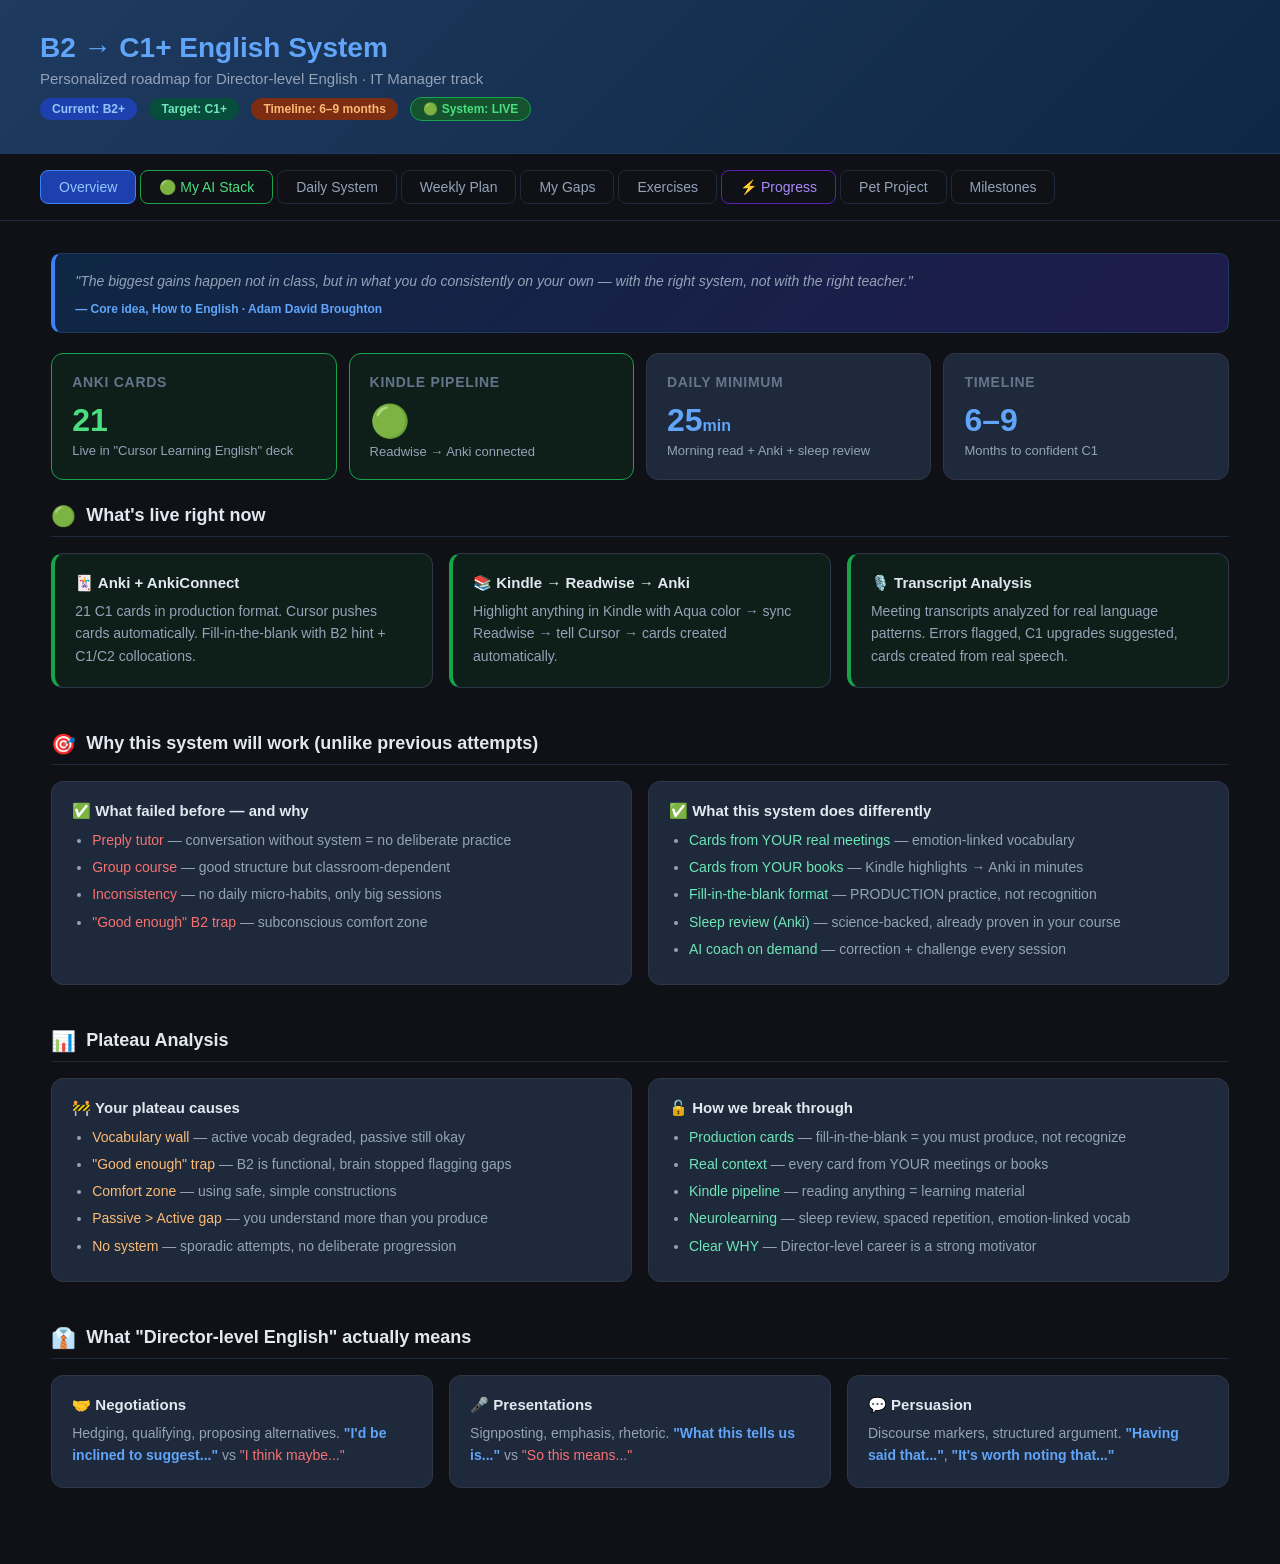
==== english-pet-project.html @ 06701b0c "Move repo to OneDrive; rename app to english-pet-project.html; stub index for Pages Made-with: Curso" ====
<!DOCTYPE html>
<html lang="en">
<head>
<meta charset="UTF-8">
<meta name="viewport" content="width=device-width, initial-scale=1.0">
<title>B2 → C1+ English System for Dzmitry</title>
<style>
  * { box-sizing: border-box; margin: 0; padding: 0; }
  body { font-family: -apple-system, BlinkMacSystemFont, 'Segoe UI', sans-serif; background: #0f1117; color: #e2e8f0; min-height: 100vh; }

  .header {
    background: linear-gradient(135deg, #1e3a5f 0%, #0f2744 100%);
    padding: 32px 40px;
    border-bottom: 1px solid #1e3a5f;
  }
  .header h1 { font-size: 28px; font-weight: 700; color: #60a5fa; margin-bottom: 6px; }
  .header p { color: #94a3b8; font-size: 15px; }
  .badge {
    display: inline-block;
    background: #1e40af;
    color: #93c5fd;
    padding: 4px 12px;
    border-radius: 20px;
    font-size: 12px;
    font-weight: 600;
    margin-top: 10px;
    margin-right: 8px;
  }
  .badge.green { background: #064e3b; color: #6ee7b7; }
  .badge.orange { background: #7c2d12; color: #fdba74; }
  .badge.live { background: #14532d; color: #4ade80; border: 1px solid #16a34a; }

  .nav {
    display: flex;
    gap: 4px;
    padding: 16px 40px;
    background: #0f1117;
    border-bottom: 1px solid #1e293b;
    flex-wrap: wrap;
  }
  .nav-btn {
    padding: 8px 18px;
    border-radius: 8px;
    border: 1px solid #1e293b;
    background: transparent;
    color: #94a3b8;
    cursor: pointer;
    font-size: 14px;
    font-weight: 500;
    transition: all 0.2s;
  }
  .nav-btn:hover { background: #1e293b; color: #e2e8f0; }
  .nav-btn.active { background: #1e40af; color: #93c5fd; border-color: #3b82f6; }
  .nav-btn.live-tab { border-color: #16a34a; color: #4ade80; }
  .nav-btn.live-tab.active { background: #14532d; color: #4ade80; border-color: #16a34a; }
  .nav-btn.live-tab:hover { background: #14532d; }

  .content { padding: 32px clamp(20px, 4vw, 56px); }

  .tab-content { display: none; }
  .tab-content.active { display: block; }

  /* Cards — auto-reflow on any screen width */
  .grid-2 { display: grid; grid-template-columns: repeat(auto-fit, minmax(min(100%, 360px), 1fr)); gap: 16px; margin-bottom: 24px; }
  .grid-3 { display: grid; grid-template-columns: repeat(auto-fit, minmax(min(100%, 260px), 1fr)); gap: 16px; margin-bottom: 24px; }
  .grid-4 { display: grid; grid-template-columns: repeat(auto-fit, minmax(min(100%, 180px), 1fr)); gap: 12px; margin-bottom: 24px; }

  .card {
    background: #1e293b;
    border: 1px solid #2d3748;
    border-radius: 12px;
    padding: 20px;
  }
  .card.green { border-color: #16a34a; background: #0d1f18; }
  .card h3 { font-size: 14px; text-transform: uppercase; letter-spacing: 0.05em; color: #64748b; margin-bottom: 12px; }
  .card .value { font-size: 32px; font-weight: 700; color: #60a5fa; }
  .card.green .value { color: #4ade80; }
  .card .label { font-size: 13px; color: #94a3b8; margin-top: 4px; }

  .section { margin-bottom: 32px; }
  .section-title {
    font-size: 18px;
    font-weight: 600;
    color: #e2e8f0;
    margin-bottom: 16px;
    padding-bottom: 8px;
    border-bottom: 1px solid #1e293b;
    display: flex;
    align-items: center;
    gap: 10px;
  }
  .section-title .icon { font-size: 20px; }

  .block {
    background: #1e293b;
    border: 1px solid #2d3748;
    border-radius: 12px;
    padding: 20px;
    margin-bottom: 12px;
  }
  .block.green { border-left: 4px solid #16a34a; background: #0d1f18; }
  .block.orange { border-left: 4px solid #f97316; }
  .block.blue { border-left: 4px solid #3b82f6; }
  .block h4 { font-size: 15px; font-weight: 600; color: #e2e8f0; margin-bottom: 8px; display: flex; align-items: center; gap: 8px; }
  .block p { font-size: 14px; color: #94a3b8; line-height: 1.6; }
  .block ul { font-size: 14px; color: #94a3b8; line-height: 1.8; padding-left: 20px; margin-top: 6px; }
  .block ul li { margin-bottom: 2px; }

  .highlight { color: #60a5fa; font-weight: 600; }
  .green-text { color: #6ee7b7; }
  .orange-text { color: #fdba74; }
  .red-text { color: #f87171; }
  .live-text { color: #4ade80; font-weight: 600; }

  /* Live status pill */
  .status-pill {
    display: inline-flex;
    align-items: center;
    gap: 5px;
    padding: 3px 10px;
    border-radius: 20px;
    font-size: 11px;
    font-weight: 700;
    letter-spacing: 0.5px;
  }
  .status-pill.live { background: #14532d; color: #4ade80; border: 1px solid #16a34a; }
  .status-pill.planned { background: #1e293b; color: #64748b; border: 1px solid #374151; }
  .status-pill.partial { background: #451a03; color: #fb923c; border: 1px solid #c2410c; }
  .status-dot { width: 6px; height: 6px; border-radius: 50%; background: currentColor; }

  /* Daily schedule */
  .schedule-item {
    display: flex;
    gap: 16px;
    align-items: flex-start;
    padding: 16px 0;
    border-bottom: 1px solid #1e293b;
  }
  .schedule-item:last-child { border-bottom: none; }
  .time-badge {
    background: #0f2744;
    color: #60a5fa;
    border: 1px solid #1e3a5f;
    padding: 6px 14px;
    border-radius: 8px;
    font-size: 13px;
    font-weight: 600;
    white-space: nowrap;
    min-width: 90px;
    text-align: center;
  }
  .schedule-desc h4 { font-size: 15px; font-weight: 600; color: #e2e8f0; margin-bottom: 4px; }
  .schedule-desc p { font-size: 13px; color: #94a3b8; line-height: 1.5; }
  .duration { font-size: 12px; color: #6ee7b7; font-weight: 600; }

  /* Weekly plan */
  .week-grid {
    display: grid;
    grid-template-columns: repeat(7, 1fr);
    gap: 8px;
    margin-bottom: 20px;
  }
  .day-card {
    background: #1e293b;
    border: 1px solid #2d3748;
    border-radius: 10px;
    padding: 12px 8px;
    text-align: center;
  }
  .day-card .day-name { font-size: 11px; text-transform: uppercase; letter-spacing: 0.05em; color: #64748b; margin-bottom: 8px; font-weight: 600; }
  .day-card .day-type { font-size: 12px; font-weight: 600; padding: 4px 6px; border-radius: 6px; }
  .day-card.core { border-color: #1e40af; }
  .day-card.core .day-type { background: #1e3a5f; color: #60a5fa; }
  .day-card.light { border-color: #064e3b; }
  .day-card.light .day-type { background: #052e16; color: #6ee7b7; }
  .day-card.rest { opacity: 0.5; }
  .day-card.rest .day-type { background: #1e293b; color: #64748b; }
  .day-card .day-detail { font-size: 10px; color: #64748b; margin-top: 6px; line-height: 1.4; }

  /* Gaps */
  .gap-item {
    display: flex;
    align-items: center;
    gap: 12px;
    padding: 14px 16px;
    background: #1e293b;
    border-radius: 10px;
    margin-bottom: 8px;
    border: 1px solid #2d3748;
  }
  .gap-icon { font-size: 20px; width: 32px; text-align: center; }
  .gap-body { flex: 1; }
  .gap-body .gap-title { font-size: 14px; font-weight: 600; color: #e2e8f0; }
  .gap-body .gap-desc { font-size: 13px; color: #94a3b8; margin-top: 2px; }
  .gap-level { display: flex; align-items: center; gap: 6px; }
  .gap-bar { height: 6px; width: 80px; background: #0f1117; border-radius: 3px; overflow: hidden; }
  .gap-fill { height: 100%; border-radius: 3px; }
  .fill-red { background: #ef4444; }
  .fill-orange { background: #f97316; }
  .fill-yellow { background: #eab308; }
  .fill-green { background: #22c55e; }

  /* Exercises */
  .exercise-card {
    background: #1e293b;
    border: 1px solid #2d3748;
    border-radius: 12px;
    padding: 18px;
    margin-bottom: 12px;
    cursor: pointer;
    transition: border-color 0.2s;
  }
  .exercise-card:hover { border-color: #3b82f6; }
  .exercise-card h4 { font-size: 15px; font-weight: 600; color: #e2e8f0; margin-bottom: 6px; display: flex; justify-content: space-between; align-items: center; flex-wrap: wrap; gap: 6px; }
  .exercise-card p { font-size: 13px; color: #94a3b8; line-height: 1.6; }
  .ex-tag {
    font-size: 11px;
    padding: 2px 8px;
    border-radius: 4px;
    font-weight: 600;
  }
  .ex-tag.speaking { background: #1e3a5f; color: #60a5fa; }
  .ex-tag.writing { background: #064e3b; color: #6ee7b7; }
  .ex-tag.vocab { background: #451a03; color: #fdba74; }
  .ex-tag.grammar { background: #2d1b69; color: #c4b5fd; }
  .ex-tag.listening { background: #3b1414; color: #fca5a5; }

  /* Pet project */
  .project-phase {
    display: flex;
    gap: 16px;
    margin-bottom: 12px;
  }
  .phase-num {
    width: 36px;
    height: 36px;
    background: #1e3a5f;
    color: #60a5fa;
    border-radius: 50%;
    display: flex;
    align-items: center;
    justify-content: center;
    font-weight: 700;
    font-size: 14px;
    flex-shrink: 0;
    margin-top: 2px;
  }
  .phase-num.done { background: #14532d; color: #4ade80; }
  .phase-body { flex: 1; }
  .phase-body h4 { font-size: 15px; font-weight: 600; color: #e2e8f0; margin-bottom: 4px; }
  .phase-body p { font-size: 13px; color: #94a3b8; line-height: 1.6; }
  .phase-body .tech-stack { display: flex; gap: 6px; flex-wrap: wrap; margin-top: 8px; }
  .tech-tag {
    background: #0f1117;
    border: 1px solid #2d3748;
    color: #94a3b8;
    padding: 3px 10px;
    border-radius: 6px;
    font-size: 12px;
    font-family: 'SF Mono', monospace;
  }
  .tech-tag.live { border-color: #16a34a; color: #4ade80; background: #0d1f18; }

  /* Progress tracker */
  .milestone {
    display: flex;
    gap: 16px;
    align-items: flex-start;
    margin-bottom: 16px;
  }
  .milestone-dot {
    width: 12px;
    height: 12px;
    border-radius: 50%;
    background: #1e40af;
    margin-top: 4px;
    flex-shrink: 0;
    position: relative;
  }
  .milestone-dot::after {
    content: '';
    position: absolute;
    left: 5px;
    top: 12px;
    width: 2px;
    height: calc(100% + 16px);
    background: #1e293b;
  }
  .milestone:last-child .milestone-dot::after { display: none; }
  .milestone-body h4 { font-size: 14px; font-weight: 600; color: #e2e8f0; margin-bottom: 2px; }
  .milestone-body .month { font-size: 12px; color: #60a5fa; margin-bottom: 4px; font-weight: 600; }
  .milestone-body p { font-size: 13px; color: #94a3b8; line-height: 1.5; }

  .quote-block {
    background: linear-gradient(135deg, #0f2744, #1e1b4b);
    border: 1px solid #1e3a5f;
    border-left: 4px solid #3b82f6;
    border-radius: 10px;
    padding: 16px 20px;
    margin-bottom: 20px;
  }
  .quote-block p { font-size: 14px; color: #94a3b8; line-height: 1.7; font-style: italic; }
  .quote-block .source { font-size: 12px; color: #60a5fa; margin-top: 8px; font-style: normal; font-weight: 600; }

  /* AI Stack specific */
  .tool-card {
    background: #1a1d27;
    border: 1px solid #2a2d3e;
    border-radius: 12px;
    padding: 20px;
    margin-bottom: 14px;
    position: relative;
    overflow: hidden;
  }
  .tool-card::before {
    content: '';
    position: absolute;
    left: 0; top: 0; bottom: 0;
    width: 4px;
    background: #16a34a;
  }
  .tool-card.planned::before { background: #374151; }
  .tool-card h4 { font-size: 16px; font-weight: 700; color: #e2e8f0; margin-bottom: 6px; display: flex; align-items: center; justify-content: space-between; flex-wrap: wrap; gap: 8px; }
  .tool-card p { font-size: 13px; color: #94a3b8; line-height: 1.6; margin-bottom: 10px; }
  .tool-card .tool-detail { font-size: 12px; background: #12151f; border: 1px solid #1e2236; border-radius: 8px; padding: 10px 14px; color: #c9d1e0; font-family: 'SF Mono', monospace; line-height: 1.7; }

  /* Flow diagram */
  .flow {
    display: flex;
    align-items: center;
    gap: 8px;
    flex-wrap: wrap;
    margin: 12px 0;
  }
  .flow-step {
    background: #1e293b;
    border: 1px solid #2d3748;
    border-radius: 8px;
    padding: 8px 14px;
    font-size: 13px;
    font-weight: 600;
    color: #e2e8f0;
    white-space: nowrap;
  }
  .flow-step.live { border-color: #16a34a; color: #4ade80; background: #0d1f18; }
  .flow-arrow { color: #4b5563; font-size: 18px; flex-shrink: 0; }

  /* Card format preview */
  .card-preview {
    background: #0f1117;
    border: 1px solid #2a2d3e;
    border-radius: 10px;
    overflow: hidden;
    margin-top: 12px;
  }
  .card-preview-side {
    padding: 14px 16px;
    border-bottom: 1px solid #2a2d3e;
  }
  .card-preview-side:last-child { border-bottom: none; }
  .card-preview-label { font-size: 10px; font-weight: 800; letter-spacing: 1px; text-transform: uppercase; margin-bottom: 8px; }
  .card-preview-label.front { color: #f5a623; }
  .card-preview-label.back { color: #34d399; }
  .card-preview-content { font-size: 13px; color: #c9d1e0; line-height: 1.6; }
  .blank-preview { display: inline-block; border-bottom: 2px solid #f5a623; color: #f5a623; min-width: 80px; text-align: center; font-weight: 700; letter-spacing: 2px; }
  .answer-preview { color: #34d399; font-weight: 700; border-bottom: 2px solid #34d399; }
  .hint-preview { font-size: 12px; color: #9ba3bf; font-style: italic; margin-top: 6px; }
  .hint-preview .hl { color: #6ee7b7; font-style: normal; font-weight: 600; }

  /* Prompt block */
  .prompt-block {
    background: #0d1117;
    border: 1px solid #1e293b;
    border-left: 4px solid #7c3aed;
    border-radius: 10px;
    padding: 14px 18px;
    margin: 12px 0;
    font-family: 'SF Mono', 'Fira Code', monospace;
    font-size: 12px;
    color: #c9d1e0;
    line-height: 1.8;
    white-space: pre-wrap;
    word-break: break-word;
  }

  /* Weekly plan grid — always 7 equal columns, stretches full width */
  .week-grid { grid-template-columns: repeat(7, 1fr); }

  /* Career stages — wrap on narrow */
  .career-stages { flex-wrap: wrap; }
  .career-stage { min-width: 80px; }

  /* Anki stats grid already uses auto-fill */

  @media (max-width: 900px) {
    .header { padding: 24px 20px; }
    .nav { padding: 12px 16px; gap: 3px; }
    .nav-btn { padding: 6px 12px; font-size: 13px; }
    .flow { gap: 6px; flex-wrap: wrap; }
    .project-phase { flex-direction: column; gap: 8px; }
    .schedule-item { flex-direction: column; gap: 8px; }
    .xp-row { flex-wrap: wrap; }
  }

  @media (max-width: 600px) {
    .header h1 { font-size: 22px; }
    .card .value { font-size: 24px; }
    .habit-day-label { display: none; }
    .section-title { font-size: 16px; }
  }

  /* ===== PROGRESS TAB ===== */

  /* Nav badge */
  .nav-btn.progress-tab { border-color: #5b21b6; color: #a78bfa; }
  .nav-btn.progress-tab:hover { background: #1e1b4b; }
  .nav-btn.progress-tab.active { background: #1e1b4b; color: #c4b5fd; border-color: #7c3aed; }

  /* Career track */
  .career-track {
    background: #1e293b; border: 1px solid #2d3748; border-radius: 12px;
    padding: 24px; margin-bottom: 24px;
  }
  .career-stages { display: flex; gap: 0; margin-bottom: 16px; border-radius: 8px; overflow: hidden; }
  .career-stage {
    flex: 1; padding: 10px 6px; text-align: center; background: #0f1117;
    border-right: 1px solid #2d3748; font-size: 11px; color: #374151;
    transition: all 0.3s;
  }
  .career-stage:first-child { border-radius: 8px 0 0 8px; }
  .career-stage:last-child { border-right: none; border-radius: 0 8px 8px 0; }
  .career-stage.done { background: #0d1f18; color: #4ade80; }
  .career-stage.current { background: #1e3a5f; color: #60a5fa; font-weight: 700; }
  .career-stage .stage-icon { font-size: 18px; display: block; margin-bottom: 4px; }
  .career-stage .stage-label { font-size: 10px; font-weight: 600; letter-spacing: 0.3px; line-height: 1.3; }
  .xp-row { display: flex; align-items: center; gap: 14px; margin-top: 14px; flex-wrap: wrap; }
  .xp-main { flex-shrink: 0; }
  .xp-total { font-size: 28px; font-weight: 700; color: #a78bfa; line-height: 1; }
  .xp-sublabel { font-size: 12px; color: #64748b; margin-top: 2px; }
  .xp-bar-outer { flex: 1; min-width: 120px; height: 8px; background: #0f1117; border-radius: 4px; overflow: hidden; }
  .xp-bar-inner { height: 100%; background: linear-gradient(90deg, #6366f1, #8b5cf6); border-radius: 4px; transition: width 0.8s ease; }
  .xp-next-label { font-size: 12px; color: #64748b; flex-shrink: 0; }

  /* Habit calendar */
  .habit-legend { display: flex; gap: 14px; margin-bottom: 10px; flex-wrap: wrap; }
  .habit-legend-item { display: flex; align-items: center; gap: 5px; font-size: 11px; color: #64748b; }
  .habit-legend-dot { width: 12px; height: 12px; border-radius: 2px; }
  .habit-calendar-wrap { overflow-x: auto; padding-bottom: 6px; }
  .habit-grid-with-labels { display: flex; gap: 4px; align-items: flex-start; }
  .habit-day-labels { display: flex; flex-direction: column; gap: 4px; padding-top: 22px; flex-shrink: 0; }
  .habit-day-label {
    height: clamp(18px, 2.2vw, 32px); width: 26px; font-size: 9px; color: #4b5563;
    display: flex; align-items: center; font-weight: 600; letter-spacing: 0.3px;
  }
  .habit-month-row { display: flex; gap: 3px; margin-bottom: 3px; }
  .habit-month-label {
    font-size: 10px; color: #64748b; font-weight: 700;
    height: 16px; display: flex; align-items: center; white-space: nowrap;
  }
  .habit-calendar { display: flex; gap: 4px; width: 100%; }
  .habit-week-col { display: flex; flex-direction: column; gap: 4px; flex: 1; min-width: 18px; }
  .habit-day-cell {
    width: 100%; aspect-ratio: 1; border-radius: 3px; background: #1e293b;
    cursor: pointer; transition: transform 0.1s; flex-shrink: 0; min-height: 18px; max-height: 32px;
  }
  .habit-day-cell { display: flex; align-items: center; justify-content: center; }
  .habit-day-cell:hover { transform: scale(1.3); z-index: 10; position: relative; }
  .habit-day-cell.future { cursor: default; opacity: 0.25; pointer-events: none; }
  .habit-day-cell.today { box-shadow: 0 0 0 2px #60a5fa; }
  .day-num {
    font-size: clamp(7px, 1vw, 11px); color: rgba(255,255,255,0.3);
    font-weight: 700; line-height: 1; user-select: none; pointer-events: none;
  }
  .habit-day-cell[data-level] .day-num { color: rgba(255,255,255,0.65); }
  .habit-day-cell.today .day-num { color: #60a5fa; font-size: clamp(7px, 1vw, 12px); }
  .habit-day-cell.future .day-num { color: rgba(255,255,255,0.2); }
  .habit-day-cell[data-level="1"] { background: #1e3a5f; }
  .habit-day-cell[data-level="2"] { background: #1d4ed8; }
  .habit-day-cell[data-level="3"] { background: #7c3aed; }
  .habit-day-cell[data-level="4"] { background: #16a34a; }
  .habit-streak-info { display: flex; gap: 28px; margin-top: 14px; flex-wrap: wrap; }
  .streak-stat .streak-num { font-size: 26px; font-weight: 700; color: #f97316; }
  .streak-stat .streak-label { font-size: 11px; color: #64748b; margin-top: 2px; }

  /* Habit calendar tooltip */
  .habit-tooltip {
    position: fixed; background: #1e293b; border: 1px solid #374151;
    border-radius: 10px; padding: 12px 16px; font-size: 12px; color: #e2e8f0;
    pointer-events: none; z-index: 1000; min-width: 180px; max-width: 240px;
    box-shadow: 0 8px 32px rgba(0,0,0,0.5); line-height: 1.6; display: none;
  }
  .habit-tooltip .tt-date { font-size: 11px; color: #64748b; margin-bottom: 6px; }
  .habit-tooltip .tt-level { font-weight: 700; font-size: 13px; margin-bottom: 2px; }
  .habit-tooltip .tt-desc { font-size: 11px; color: #94a3b8; }
  .habit-tooltip .tt-hint { font-size: 10px; color: #374151; margin-top: 8px; border-top: 1px solid #1e293b; padding-top: 6px; }

  /* Session log */
  .session-log-list { max-height: 300px; overflow-y: auto; }
  .session-entry {
    display: flex; align-items: flex-start; gap: 10px; padding: 10px 14px;
    background: #1e293b; border-radius: 8px; margin-bottom: 6px; border: 1px solid #2d3748;
  }
  .session-entry-date { font-size: 11px; color: #4b5563; white-space: nowrap; padding-top: 3px; min-width: 78px; }
  .session-entry-body { flex: 1; }
  .session-entry-title { font-size: 13px; color: #e2e8f0; font-weight: 500; }
  .session-entry-del { font-size: 18px; color: #374151; cursor: pointer; padding: 0 2px; transition: color 0.15s; line-height: 1; flex-shrink: 0; }
  .session-entry-del:hover { color: #ef4444; }
  .session-type-tag {
    display: inline-block; font-size: 10px; padding: 1px 7px;
    border-radius: 4px; font-weight: 700; margin-right: 6px; vertical-align: middle;
  }
  .session-type-tag.vocab     { background: #451a03; color: #fdba74; }
  .session-type-tag.grammar   { background: #2d1b69; color: #c4b5fd; }
  .session-type-tag.speaking  { background: #1e3a5f; color: #60a5fa; }
  .session-type-tag.transcript{ background: #14532d; color: #4ade80; }
  .session-type-tag.kindle    { background: #064e3b; color: #6ee7b7; }
  .session-type-tag.anki      { background: #1e293b; color: #94a3b8; border: 1px solid #374151; }
  .session-type-tag.setup     { background: #7c2d12; color: #fb923c; }
  .session-entry-xp { font-size: 11px; color: #7c3aed; font-weight: 700; white-space: nowrap; padding-top: 3px; }
  .add-session-panel {
    background: #0f1117; border: 1px dashed #2d3748; border-radius: 10px;
    padding: 16px; margin-top: 12px;
  }
  .add-session-panel .form-row { display: flex; gap: 8px; flex-wrap: wrap; align-items: flex-end; }
  .form-group { display: flex; flex-direction: column; gap: 4px; }
  .form-group label { font-size: 10px; color: #64748b; font-weight: 700; text-transform: uppercase; letter-spacing: 0.5px; }
  .form-group input, .form-group select {
    background: #1e293b; border: 1px solid #2d3748; border-radius: 6px;
    color: #e2e8f0; padding: 7px 10px; font-size: 13px; font-family: inherit; outline: none;
  }
  .form-group input:focus, .form-group select:focus { border-color: #3b82f6; }
  .form-group select option { background: #1e293b; }
  .btn-primary {
    background: #1e40af; color: #93c5fd; border: 1px solid #3b82f6;
    border-radius: 8px; padding: 8px 18px; font-size: 13px;
    font-weight: 600; cursor: pointer; transition: all 0.2s;
  }
  .btn-primary:hover { background: #2563eb; }

  /* Gap interactive progress */
  .gap-controls { display: flex; align-items: center; gap: 5px; margin-top: 6px; }
  .gap-ctrl-btn {
    width: 22px; height: 22px; border-radius: 4px; border: 1px solid #374151;
    background: #1e293b; color: #94a3b8; cursor: pointer; font-size: 14px;
    display: flex; align-items: center; justify-content: center;
    transition: all 0.1s; line-height: 1; padding: 0; flex-shrink: 0;
  }
  .gap-ctrl-btn:hover { background: #2d3748; color: #e2e8f0; }
  .gap-current-pct { font-size: 11px; color: #60a5fa; font-weight: 700; min-width: 34px; text-align: right; }

  /* Exercise tracker row */
  .exercise-tracker-row {
    display: flex; align-items: center; justify-content: space-between;
    padding-top: 10px; margin-top: 10px; border-top: 1px solid #2d3748; flex-wrap: wrap; gap: 8px;
  }
  .exercise-tracker-label { font-size: 12px; color: #64748b; }
  .ex-last-date { color: #94a3b8; font-weight: 500; }
  .btn-mark-done {
    background: transparent; border: 1px solid #374151; color: #64748b;
    border-radius: 6px; padding: 4px 12px; font-size: 12px; cursor: pointer;
    transition: all 0.2s; font-family: inherit;
  }
  .btn-mark-done:hover { border-color: #22c55e; color: #4ade80; }
  .btn-mark-done.done-today { border-color: #16a34a; color: #4ade80; background: #0d1f18; }

  /* Generic responsive 2-col grid — for tool-cards, exercise-cards, gap-items, phases */
  .auto-grid-2 {
    display: grid;
    grid-template-columns: repeat(auto-fit, minmax(min(100%, 440px), 1fr));
    gap: 14px;
    margin-bottom: 12px;
  }

  /* Anki sync panel */
  .anki-sync-panel {
    background: #1e293b; border: 1px solid #2d3748; border-radius: 12px; padding: 20px;
  }
  .anki-sync-header {
    display: flex; align-items: flex-start; justify-content: space-between;
    gap: 16px; margin-bottom: 16px; flex-wrap: wrap;
  }
  .btn-sync-anki {
    background: #0d1f18; border: 1px solid #16a34a; color: #4ade80;
    border-radius: 8px; padding: 10px 20px; font-size: 14px; font-weight: 600;
    cursor: pointer; transition: all 0.2s; font-family: inherit; white-space: nowrap; flex-shrink: 0;
  }
  .btn-sync-anki:hover { background: #14532d; }
  .btn-sync-anki:disabled { opacity: 0.6; cursor: default; }
  .anki-stats-grid {
    display: grid; grid-template-columns: repeat(auto-fill, minmax(110px, 1fr)); gap: 8px;
  }
  .anki-stat-card {
    background: #0f1117; border: 1px solid #2d3748; border-radius: 8px; padding: 14px; text-align: center;
  }
  .anki-stat-value { font-size: 22px; font-weight: 700; color: #e2e8f0; line-height: 1; margin-bottom: 5px; }
  .anki-stat-label { font-size: 10px; color: #64748b; }
  .anki-xp-split { display: flex; gap: 10px; margin-top: 6px; flex-wrap: wrap; }
  .anki-xp-pill {
    font-size: 11px; padding: 3px 10px; border-radius: 20px; font-weight: 600;
  }
  .anki-xp-pill.sessions { background: #1e3a5f; color: #60a5fa; }
  .anki-xp-pill.anki-reviews { background: #0d1f18; color: #4ade80; border: 1px solid #16a34a; }

  /* Achievements */
  .ach-grid { display: grid; grid-template-columns: repeat(auto-fill, minmax(170px, 1fr)); gap: 10px; }
  .ach-card {
    background: #1e293b; border: 1px solid #2d3748; border-radius: 12px;
    padding: 16px; text-align: center; transition: all 0.2s;
  }
  .ach-card.unlocked { border-color: #16a34a; background: #0d1f18; }
  .ach-card.unlocked:hover { transform: translateY(-2px); box-shadow: 0 4px 20px rgba(22,163,74,0.2); }
  .ach-card.locked { opacity: 0.32; filter: grayscale(0.7); }
  .ach-icon { font-size: 26px; margin-bottom: 8px; }
  .ach-name { font-size: 12px; font-weight: 700; color: #e2e8f0; margin-bottom: 4px; }
  .ach-card.unlocked .ach-name { color: #4ade80; }
  .ach-desc { font-size: 11px; color: #64748b; line-height: 1.4; }
</style>
</head>
<body>

<div class="header">
  <h1>B2 → C1+ English System</h1>
  <p>Personalized roadmap for Director-level English · IT Manager track</p>
  <div>
    <span class="badge">Current: B2+</span>
    <span class="badge green">Target: C1+</span>
    <span class="badge orange">Timeline: 6–9 months</span>
    <span class="badge live">🟢 System: LIVE</span>
  </div>
</div>

<div class="nav">
  <button class="nav-btn active" onclick="showTab('overview', this)">Overview</button>
  <button class="nav-btn live-tab" onclick="showTab('aistack', this)">🟢 My AI Stack</button>
  <button class="nav-btn" onclick="showTab('daily', this)">Daily System</button>
  <button class="nav-btn" onclick="showTab('weekly', this)">Weekly Plan</button>
  <button class="nav-btn" onclick="showTab('gaps', this)">My Gaps</button>
  <button class="nav-btn" onclick="showTab('exercises', this)">Exercises</button>
  <button class="nav-btn progress-tab" onclick="showTab('progress', this)">⚡ Progress</button>
  <button class="nav-btn" onclick="showTab('petproject', this)">Pet Project</button>
  <button class="nav-btn" onclick="showTab('milestones', this)">Milestones</button>
</div>

<div class="content">

  <!-- OVERVIEW TAB -->
  <div id="tab-overview" class="tab-content active">

    <div class="quote-block">
      <p>"The biggest gains happen not in class, but in what you do consistently on your own — with the right system, not with the right teacher."</p>
      <div class="source">— Core idea, How to English · Adam David Broughton</div>
    </div>

    <div class="grid-4">
      <div class="card green">
        <h3>Anki Cards</h3>
        <div class="value">21</div>
        <div class="label">Live in "Cursor Learning English" deck</div>
      </div>
      <div class="card green">
        <h3>Kindle Pipeline</h3>
        <div class="value">🟢</div>
        <div class="label">Readwise → Anki connected</div>
      </div>
      <div class="card">
        <h3>Daily Minimum</h3>
        <div class="value">25<span style="font-size:16px">min</span></div>
        <div class="label">Morning read + Anki + sleep review</div>
      </div>
      <div class="card">
        <h3>Timeline</h3>
        <div class="value">6–9</div>
        <div class="label">Months to confident C1</div>
      </div>
    </div>

    <div class="section">
      <div class="section-title"><span class="icon">🟢</span> What's live right now</div>
      <div class="grid-3">
        <div class="block green">
          <h4>🃏 Anki + AnkiConnect</h4>
          <p>21 C1 cards in production format. Cursor pushes cards automatically. Fill-in-the-blank with B2 hint + C1/C2 collocations.</p>
        </div>
        <div class="block green">
          <h4>📚 Kindle → Readwise → Anki</h4>
          <p>Highlight anything in Kindle with Aqua color → sync Readwise → tell Cursor → cards created automatically.</p>
        </div>
        <div class="block green">
          <h4>🎙️ Transcript Analysis</h4>
          <p>Meeting transcripts analyzed for real language patterns. Errors flagged, C1 upgrades suggested, cards created from real speech.</p>
        </div>
      </div>
    </div>

    <div class="section">
      <div class="section-title"><span class="icon">🎯</span> Why this system will work (unlike previous attempts)</div>
      <div class="grid-2">
        <div class="block">
          <h4>✅ What failed before — and why</h4>
          <ul>
            <li><span class="red-text">Preply tutor</span> — conversation without system = no deliberate practice</li>
            <li><span class="red-text">Group course</span> — good structure but classroom-dependent</li>
            <li><span class="red-text">Inconsistency</span> — no daily micro-habits, only big sessions</li>
            <li><span class="red-text">"Good enough" B2 trap</span> — subconscious comfort zone</li>
          </ul>
        </div>
        <div class="block">
          <h4>✅ What this system does differently</h4>
          <ul>
            <li><span class="green-text">Cards from YOUR real meetings</span> — emotion-linked vocabulary</li>
            <li><span class="green-text">Cards from YOUR books</span> — Kindle highlights → Anki in minutes</li>
            <li><span class="green-text">Fill-in-the-blank format</span> — PRODUCTION practice, not recognition</li>
            <li><span class="green-text">Sleep review (Anki)</span> — science-backed, already proven in your course</li>
            <li><span class="green-text">AI coach on demand</span> — correction + challenge every session</li>
          </ul>
        </div>
      </div>
    </div>

    <div class="section">
      <div class="section-title"><span class="icon">📊</span> Plateau Analysis</div>
      <div class="grid-2">
        <div class="block">
          <h4>🚧 Your plateau causes</h4>
          <ul>
            <li><span class="orange-text">Vocabulary wall</span> — active vocab degraded, passive still okay</li>
            <li><span class="orange-text">"Good enough" trap</span> — B2 is functional, brain stopped flagging gaps</li>
            <li><span class="orange-text">Comfort zone</span> — using safe, simple constructions</li>
            <li><span class="orange-text">Passive &gt; Active gap</span> — you understand more than you produce</li>
            <li><span class="orange-text">No system</span> — sporadic attempts, no deliberate progression</li>
          </ul>
        </div>
        <div class="block">
          <h4>🔓 How we break through</h4>
          <ul>
            <li><span class="green-text">Production cards</span> — fill-in-the-blank = you must produce, not recognize</li>
            <li><span class="green-text">Real context</span> — every card from YOUR meetings or books</li>
            <li><span class="green-text">Kindle pipeline</span> — reading anything = learning material</li>
            <li><span class="green-text">Neurolearning</span> — sleep review, spaced repetition, emotion-linked vocab</li>
            <li><span class="green-text">Clear WHY</span> — Director-level career is a strong motivator</li>
          </ul>
        </div>
      </div>
    </div>

    <div class="section">
      <div class="section-title"><span class="icon">👔</span> What "Director-level English" actually means</div>
      <div class="grid-3">
        <div class="block">
          <h4>🤝 Negotiations</h4>
          <p>Hedging, qualifying, proposing alternatives. <span class="highlight">"I'd be inclined to suggest..."</span> vs <span class="red-text">"I think maybe..."</span></p>
        </div>
        <div class="block">
          <h4>🎤 Presentations</h4>
          <p>Signposting, emphasis, rhetoric. <span class="highlight">"What this tells us is..."</span> vs <span class="red-text">"So this means..."</span></p>
        </div>
        <div class="block">
          <h4>💬 Persuasion</h4>
          <p>Discourse markers, structured argument. <span class="highlight">"Having said that..."</span>, <span class="highlight">"It's worth noting that..."</span></p>
        </div>
      </div>
    </div>

  </div>

  <!-- AI STACK TAB -->
  <div id="tab-aistack" class="tab-content">

    <div class="section">
      <div class="section-title"><span class="icon">🟢</span> Your Live Learning Stack</div>
      <p style="color:#94a3b8; font-size:14px; margin-bottom:20px;">Every tool below is connected and working. This is not a plan — it's your actual system as of today.</p>

      <div class="auto-grid-2">
      <!-- TOOL 1: Anki -->
      <div class="tool-card">
        <h4>🃏 Anki + AnkiConnect <span class="status-pill live"><span class="status-dot"></span>LIVE</span></h4>
        <p>Your primary learning engine. Cards are pushed automatically from Cursor — no copy-paste. The fill-in-the-blank format forces you to PRODUCE the phrase, not just recognize it.</p>
        <div class="tool-detail">Deck: "Cursor Learning English" · 21 cards
Model: "Cursor English C1" · 7 fields
AnkiConnect: localhost:8765 · auto-push enabled</div>
        <div class="card-preview" style="margin-top:12px;">
          <div class="card-preview-side">
            <div class="card-preview-label front">✏️ FRONT — Fill in the blank</div>
            <div class="card-preview-content">
              The plan looks solid. <span class="blank-preview">___</span>, we still need to validate the timeline.
              <div class="hint-preview"><span class="hl">💡 Simpler:</span> "but" / "however"</div>
              <div style="margin-top:8px; font-size:12px; color:#64748b;">📋 You want to introduce a counterpoint after a strong statement…</div>
            </div>
          </div>
          <div class="card-preview-side">
            <div class="card-preview-label back">✅ BACK — Answer revealed</div>
            <div class="card-preview-content">
              The plan looks solid. <span class="answer-preview">having said that</span>, we still need to validate the timeline.
              <div style="margin-top:8px; font-size:12px; color:#60a5fa;">C1 having said that · that said · nevertheless</div>
              <div style="font-size:12px; color:#a78bfa;">C2 notwithstanding the above · that caveat aside</div>
            </div>
          </div>
        </div>
      </div>

      <!-- TOOL 2: Kindle pipeline -->
      <div class="tool-card">
        <h4>📚 Kindle → Readwise → Anki Pipeline <span class="status-pill live"><span class="status-dot"></span>LIVE</span></h4>
        <p>Highlight any phrase or sentence in Kindle with <strong style="color:#22d3ee">Aqua color</strong> → sync Readwise → tell Cursor "push my highlights" → full card created and pushed to Anki automatically. Zero friction.</p>
        <div class="flow">
          <span class="flow-step live">📖 Kindle reading</span>
          <span class="flow-arrow">→</span>
          <span class="flow-step live">🔵 Aqua highlight</span>
          <span class="flow-arrow">→</span>
          <span class="flow-step live">Readwise sync</span>
          <span class="flow-arrow">→</span>
          <span class="flow-step live">Cursor API call</span>
          <span class="flow-arrow">→</span>
          <span class="flow-step live">🃏 Anki card</span>
        </div>
        <div class="tool-detail">Readwise API: connected · token stored locally
Decks: "Reading" (Kindle books) · "Cursor Learning English" (work/meetings)
Convention: Aqua highlight = "this goes to Anki"</div>
      </div>

      <!-- TOOL 3: Transcript analysis -->
      <div class="tool-card">
        <h4>🎙️ Meeting Transcript Analysis <span class="status-pill live"><span class="status-dot"></span>LIVE</span></h4>
        <p>Share any meeting transcript → Cursor identifies your lines, analyzes patterns, flags recurring errors, suggests C1 upgrades, and creates cards from real phrases you used or should have used.</p>
        <div class="tool-detail">Analyzed: Integration Landscape Deep Dive (EPAM × InRiver)
Key findings: filler words · hedging gaps · register inconsistency
Cards created from real meeting language</div>
      </div>

      <!-- TOOL 4: Real-time message analysis -->
      <div class="tool-card">
        <h4>💬 Real-time Message Analysis <span class="status-pill live"><span class="status-dot"></span>LIVE</span></h4>
        <p>Every message you write in Cursor is a practice opportunity. Just add "analyze my English" or write naturally — I'll flag what can be upgraded to C1 in real time.</p>
        <div class="tool-detail">Trigger: "analyze my English" or just write naturally
Output: specific upgrades · grammar notes · vocabulary suggestions</div>
      </div>

      <!-- TOOL 5: Auto card from chat -->
      <div class="tool-card">
        <h4>⚡ Instant Card Creation in Chat <span class="status-pill live"><span class="status-dot"></span>LIVE</span></h4>
        <p>Any time in a session — say "Add card: [phrase]" and the card gets created with full content: blank sentence, B2 hint, C1/C2 collocations, Playphrase link, pushed directly to Anki.</p>
        <div class="tool-detail">Trigger: "Add card: to pose a significant risk"
Result: full card in Anki within seconds · no extra steps</div>
      </div>
      </div><!-- /auto-grid-2 live tools -->

    </div>

    <div class="section">
      <div class="section-title"><span class="icon">📋</span> Prompt Templates — Copy for New Chats</div>
      <p style="color:#94a3b8; font-size:14px; margin-bottom:16px;">Use these in fresh chats to keep costs minimal (~$0.01 per session).</p>

      <div class="block blue">
        <h4>📚 Kindle highlights → Anki cards</h4>
        <div class="prompt-block">I want you to create Anki cards from my latest Kindle highlights via Readwise.

Setup:
- Readwise token: IuljTrOrCbIp0A8LW9ps7Mf6l6hVvO1K5I8kpEv3Fn1QxCLDzr
- AnkiConnect: localhost:8765
- Model: "Cursor English C1" · Deck: "Reading"

Steps:
1. GET https://readwise.io/api/v2/highlights/?book_id=BOOK_ID&order=-updated
2. Pick highlights with color = "aqua"
3. Extract core C1 phrase from each highlight
4. Create card: Situation + Phrase + Extra (blank|||B2hint) + Collocations (C1/C2 HTML) + Examples + Media (emoji + Playphrase)
5. Push via AnkiConnect addNote · tag: ["reading","kindle","book-name"]

Book I'm reading: [BOOK NAME]</div>
      </div>

      <div class="block blue">
        <h4>🎙️ Transcript analysis + cards</h4>
        <div class="prompt-block">Analyze this meeting transcript. Find lines spoken by Dmitrii Haurylenka.
For each line: flag errors, suggest C1 upgrade, note register issues.
Then create Anki cards for the top 3–5 phrases I should have used.

Anki setup: localhost:8765 · model "Cursor English C1" · deck "Cursor Learning English"

[PASTE TRANSCRIPT]</div>
      </div>

      <div class="block blue">
        <h4>📝 Session card creation (Mon/Wed/Fri)</h4>
        <div class="prompt-block">English session — [Monday vocab / Wednesday grammar / Friday speaking]

Anki: localhost:8765 · model "Cursor English C1" · deck "Cursor Learning English"

[DESCRIBE WHAT YOU WANT TO WORK ON OR PASTE CONTENT]

After the session, push any new phrases as cards automatically.</div>
      </div>
    </div>

    <div class="section">
      <div class="section-title"><span class="icon">🗺️</span> Next tools to add</div>
      <div class="grid-2">
        <div class="tool-card planned">
          <h4>🎤 Voice → Anki <span class="status-pill planned"><span class="status-dot"></span>PLANNED</span></h4>
          <p>Record 60s of yourself speaking → Whisper transcribes → Cursor analyzes → cards created from your actual spoken errors.</p>
        </div>
        <div class="tool-card planned">
          <h4>📧 Email Rewrite Pipeline <span class="status-pill planned"><span class="status-dot"></span>PLANNED</span></h4>
          <p>Paste a work email you wrote → get C1 rewrite with annotations → differences become Anki cards for patterns you overuse.</p>
        </div>
      </div>
    </div>

  </div>

  <!-- DAILY SYSTEM TAB -->
  <div id="tab-daily" class="tab-content">
    <div class="section">
      <div class="section-title"><span class="icon">⏰</span> Your Daily System (25 min total)</div>
      <p style="color:#94a3b8; font-size:14px; margin-bottom:20px;">Built around your life — three small windows, not one big block. Consistency beats intensity.</p>

      <div class="block" style="margin-bottom:20px;">
        <div class="schedule-item">
          <div>
            <div class="time-badge">Morning</div>
            <div class="duration" style="margin-top:6px; text-align:center">5–7 min</div>
          </div>
          <div class="schedule-desc">
            <h4>🌅 English Input + Kindle Reading</h4>
            <p>Read in English — your Kindle book OR an article (HBR, MIT Sloan, TechCrunch). When a phrase catches your eye: <span class="highlight">highlight it in Aqua</span>. That's it — the pipeline does the rest.<br>
            If you have 2 extra minutes: "push my latest Kindle highlights" in Cursor.</p>
          </div>
        </div>
        <div class="schedule-item">
          <div>
            <div class="time-badge">Midday</div>
            <div class="duration" style="margin-top:6px; text-align:center">10–15 min</div>
          </div>
          <div class="schedule-desc">
            <h4>🧠 Active Practice (Mon/Wed/Fri only)</h4>
            <p>Focused session with Cursor. Rotating focus: <span class="highlight">Monday = Vocab</span>, <span class="highlight">Wednesday = Grammar</span>, <span class="highlight">Friday = Speaking roleplay</span>.<br>
            Use the session prompt templates from the <strong style="color:#4ade80">AI Stack</strong> tab. New cards get pushed automatically.</p>
          </div>
        </div>
        <div class="schedule-item">
          <div>
            <div class="time-badge">Before Bed</div>
            <div class="duration" style="margin-top:6px; text-align:center">5–7 min</div>
          </div>
          <div class="schedule-desc">
            <h4>🌙 Anki Sleep Review — NON-NEGOTIABLE</h4>
            <p>Open Anki → review due cards. The fill-in-the-blank format means you're actively producing, not just clicking. 5–10 cards max. <span class="highlight">No screens after this.</span><br>
            Your brain consolidates during sleep exactly what you reviewed last. You already proved this works in your company course.</p>
          </div>
        </div>
      </div>

      <div class="block">
        <h4>⚡ Minimum Viable Day (when you're busy)</h4>
        <p style="margin-bottom:8px;">On hard days, your non-negotiable minimum:</p>
        <ul>
          <li>Highlight 1 phrase in Kindle (Aqua) while commuting — <span class="green-text">0 extra time</span></li>
          <li>Review 5 Anki cards before sleep — <span class="green-text">3 min</span></li>
          <li>Total: <span class="highlight">3 minutes + what you were already doing.</span> Never break the chain.</li>
        </ul>
      </div>
    </div>

    <div class="section">
      <div class="section-title"><span class="icon">🧠</span> Neurolearning Hacks</div>
      <div class="grid-2">
        <div class="block">
          <h4>💤 Sleep consolidation</h4>
          <p>Review Anki cards <span class="highlight">right before sleep</span> — the brain replays and consolidates what was last reviewed. This is why your company course worked better. Anki's spaced repetition schedules exactly the right cards.</p>
        </div>
        <div class="block">
          <h4>😮 Emotion-linked vocabulary</h4>
          <p>Cards from <span class="highlight">your own meetings</span> are remembered better than generic examples. "To pose a significant risk" — you remember the meeting where you should have said this. Emotion = stronger memory trace.</p>
        </div>
        <div class="block">
          <h4>🔁 Spaced repetition (automated)</h4>
          <p>Anki handles this automatically. You just review what it shows you. <span class="highlight">10 min/day beats 2 hours once a week</span> by a large margin. The fill-in-the-blank format adds active recall on top.</p>
        </div>
        <div class="block">
          <h4>📖 Input from real reading</h4>
          <p>Every Kindle book you read is now a learning source. <span class="highlight">Aqua = Anki.</span> You're not adding study time — you're extracting value from time you were already spending on reading.</p>
        </div>
      </div>
    </div>
  </div>

  <!-- WEEKLY PLAN TAB -->
  <div id="tab-weekly" class="tab-content">
    <div class="section">
      <div class="section-title"><span class="icon">📅</span> Weekly Structure</div>

      <div class="week-grid">
        <div class="day-card core">
          <div class="day-name">Mon</div>
          <div class="day-type">Vocab</div>
          <div class="day-detail">40 min<br>New words +<br>Kindle cards</div>
        </div>
        <div class="day-card light">
          <div class="day-name">Tue</div>
          <div class="day-type">Light</div>
          <div class="day-detail">Anki review +<br>Kindle reading</div>
        </div>
        <div class="day-card core">
          <div class="day-name">Wed</div>
          <div class="day-type">Grammar</div>
          <div class="day-detail">40 min<br>Conditionals,<br>constructions</div>
        </div>
        <div class="day-card light">
          <div class="day-name">Thu</div>
          <div class="day-type">Light</div>
          <div class="day-detail">Anki review +<br>Kindle reading</div>
        </div>
        <div class="day-card core">
          <div class="day-name">Fri</div>
          <div class="day-type">Speaking</div>
          <div class="day-detail">40 min<br>Roleplay +<br>transcript</div>
        </div>
        <div class="day-card light">
          <div class="day-name">Sat</div>
          <div class="day-type">Immersion</div>
          <div class="day-detail">Podcast /<br>series /<br>Kindle deep</div>
        </div>
        <div class="day-card rest">
          <div class="day-name">Sun</div>
          <div class="day-type">Rest</div>
          <div class="day-detail">Anki only<br>if you want</div>
        </div>
      </div>

      <div class="grid-3">
        <div class="block">
          <h4>📘 Monday — Vocabulary Session</h4>
          <ul>
            <li>Push Kindle highlights from the week → cards created</li>
            <li>10 new C1 collocations — practice each in a sentence from your work</li>
            <li>Focus on <span class="highlight">production</span>, not recognition</li>
            <li>Cursor reviews and corrects your sentences</li>
            <li>New cards auto-pushed to Anki</li>
          </ul>
        </div>
        <div class="block">
          <h4>📗 Wednesday — Grammar & Constructions</h4>
          <ul>
            <li>Rotating: conditionals → discourse markers → hedging → inversion</li>
            <li>Drill 5 sentence transformations</li>
            <li>Use new construction in a mini work paragraph</li>
            <li>Cursor corrects + gives harder version</li>
            <li>Tag questions + conditionals — first 2 months priority</li>
          </ul>
        </div>
        <div class="block">
          <h4>📕 Friday — Speaking Simulation</h4>
          <ul>
            <li>Roleplay: negotiate, present, handle objections</li>
            <li>Scenarios: stakeholder meeting, CTO pushback, budget negotiation</li>
            <li>If you have a meeting transcript from the week → analyze it first</li>
            <li>After: feedback on language used</li>
            <li>Goal: use THIS week's Anki vocabulary in natural speech</li>
          </ul>
        </div>
      </div>

      <div class="block">
        <h4>🎧 Saturday — Native Immersion</h4>
        <p>Pick ONE format you enjoy (enjoyment = consistency). Highlight freely in Aqua — they'll become cards on Monday.</p>
        <ul>
          <li><span class="highlight">Podcasts:</span> Lex Fridman, How I Built This, Masters of Scale, The Product Podcast</li>
          <li><span class="highlight">Series:</span> Suits, The West Wing, Succession — rich vocabulary, natural speech</li>
          <li><span class="highlight">Reading:</span> Continue any Kindle book — Aqua highlights = Monday's vocabulary session</li>
          <li>Don't study it — just consume it. The pipeline handles the rest.</li>
        </ul>
      </div>
    </div>
  </div>

  <!-- MY GAPS TAB -->
  <div id="tab-gaps" class="tab-content">
    <div class="section">
      <div class="section-title"><span class="icon">🔍</span> Your Specific Gaps → Targeted Work</div>
      <p style="color:#94a3b8; font-size:14px; margin-bottom:20px;">Diagnosed from your self-assessment + real meeting transcript analysis.</p>

      <div class="auto-grid-2">
      <div class="gap-item">
        <div class="gap-icon">💬</div>
        <div class="gap-body">
          <div class="gap-title">Active Vocabulary — High Priority</div>
          <div class="gap-desc">Using "important" instead of "crucial/pivotal". Simple patterns on autopilot. <span class="green-text">→ 21 cards already targeting this. Kindle pipeline feeds it continuously.</span></div>
        </div>
        <div>
          <div class="gap-level">
            <div class="gap-bar"><div class="gap-fill fill-red" style="width:30%"></div></div>
            <span style="font-size:12px;color:#64748b">current</span>
          </div>
          <div style="font-size:12px;color:#6ee7b7;margin-top:4px;text-align:right">→ Monday + Anki daily</div>
        </div>
      </div>

      <div class="gap-item">
        <div class="gap-icon">⚡</div>
        <div class="gap-body">
          <div class="gap-title">Fluency / Speed — Medium Priority</div>
          <div class="gap-desc">1 week of focused speaking = noticeable improvement. You just need to do it regularly. Transcript analysis shows filler words and hesitation patterns.</div>
        </div>
        <div>
          <div class="gap-level">
            <div class="gap-bar"><div class="gap-fill fill-orange" style="width:50%"></div></div>
            <span style="font-size:12px;color:#64748b">current</span>
          </div>
          <div style="font-size:12px;color:#6ee7b7;margin-top:4px;text-align:right">→ Friday sessions</div>
        </div>
      </div>

      <div class="gap-item">
        <div class="gap-icon">🔧</div>
        <div class="gap-body">
          <div class="gap-title">Conditionals — Medium Priority</div>
          <div class="gap-desc">Not using full range: 2nd/3rd/mixed conditionals, inversion ("Were I to...", "Had they known..."). Pure C1 territory.</div>
        </div>
        <div>
          <div class="gap-level">
            <div class="gap-bar"><div class="gap-fill fill-orange" style="width:45%"></div></div>
            <span style="font-size:12px;color:#64748b">current</span>
          </div>
          <div style="font-size:12px;color:#6ee7b7;margin-top:4px;text-align:right">→ Wednesday: Month 1</div>
        </div>
      </div>

      <div class="gap-item">
        <div class="gap-icon">🎙️</div>
        <div class="gap-body">
          <div class="gap-title">Meeting English — Found in transcript analysis</div>
          <div class="gap-desc">Filler words ("okay okay okay", "yeah yeah"), missing hedging language, confirmation-seeking patterns. Real data from your own meetings.</div>
        </div>
        <div>
          <div class="gap-level">
            <div class="gap-bar"><div class="gap-fill fill-orange" style="width:40%"></div></div>
            <span style="font-size:12px;color:#64748b">current</span>
          </div>
          <div style="font-size:12px;color:#6ee7b7;margin-top:4px;text-align:right">→ Cards already created</div>
        </div>
      </div>

      <div class="gap-item">
        <div class="gap-icon">🤝</div>
        <div class="gap-body">
          <div class="gap-title">Director-level Phrases — Lower Priority</div>
          <div class="gap-desc">"I'd be inclined to...", "It strikes me that...", "With the greatest respect...". Already 21 cards covering this — will grow with Kindle pipeline.</div>
        </div>
        <div>
          <div class="gap-level">
            <div class="gap-bar"><div class="gap-fill fill-yellow" style="width:35%"></div></div>
            <span style="font-size:12px;color:#64748b">current</span>
          </div>
          <div style="font-size:12px;color:#6ee7b7;margin-top:4px;text-align:right">→ Ongoing via Anki</div>
        </div>
      </div>
      </div><!-- /auto-grid-2 gaps -->

    </div>

    <div class="section">
      <div class="section-title"><span class="icon">💡</span> B2 vs C1 — Concrete Differences</div>
      <div class="block">
        <h4>Same idea — different level</h4>
        <table style="width:100%;border-collapse:collapse;font-size:13px;margin-top:8px;">
          <tr style="border-bottom:1px solid #2d3748;">
            <th style="text-align:left;padding:8px;color:#64748b;">B2 (what you say now)</th>
            <th style="text-align:left;padding:8px;color:#64748b;">C1 (what you'll say)</th>
          </tr>
          <tr style="border-bottom:1px solid #1e293b;">
            <td style="padding:8px;color:#f87171;">"I think it's important"</td>
            <td style="padding:8px;color:#6ee7b7;">"I'd argue this is rather pivotal"</td>
          </tr>
          <tr style="border-bottom:1px solid #1e293b;">
            <td style="padding:8px;color:#f87171;">"okay okay okay"</td>
            <td style="padding:8px;color:#6ee7b7;">"noted" / "duly noted" / "point taken"</td>
          </tr>
          <tr style="border-bottom:1px solid #1e293b;">
            <td style="padding:8px;color:#f87171;">"If we do this, it will be better"</td>
            <td style="padding:8px;color:#6ee7b7;">"Were we to pursue this, the outcome would be markedly stronger"</td>
          </tr>
          <tr style="border-bottom:1px solid #1e293b;">
            <td style="padding:8px;color:#f87171;">"I don't agree"</td>
            <td style="padding:8px;color:#6ee7b7;">"I'd respectfully push back on that — the data suggests..."</td>
          </tr>
          <tr style="border-bottom:1px solid #1e293b;">
            <td style="padding:8px;color:#f87171;">"This is a big problem"</td>
            <td style="padding:8px;color:#6ee7b7;">"This poses a significant risk to our delivery timeline"</td>
          </tr>
          <tr>
            <td style="padding:8px;color:#f87171;">"We need to decide"</td>
            <td style="padding:8px;color:#6ee7b7;">"A decision is overdue — I'd propose we align on this today"</td>
          </tr>
        </table>
      </div>
    </div>
  </div>

  <!-- EXERCISES TAB -->
  <div id="tab-exercises" class="tab-content">
    <div class="section">
      <div class="section-title"><span class="icon">🏋️</span> Core Exercise Bank</div>
      <p style="color:#94a3b8; font-size:14px; margin-bottom:20px;">Based on "How to English" principles. Mark each exercise as done — it logs to your Progress tracker automatically.</p>

      <div class="auto-grid-2">
      <div class="exercise-card">
        <h4>Anki Production Review <span class="ex-tag vocab">Vocabulary</span></h4>
        <p>Open Anki → review all due cards in fill-in-the-blank mode. For any card you get wrong — write a new example sentence using the phrase in your current work context. <br><span class="highlight">Outcome: Moves phrases from passive to active memory. The new sentence goes into Examples field.</span></p>
        <div class="exercise-tracker-row">
          <span class="exercise-tracker-label">Last done: <span id="ex-last-anki-review" class="ex-last-date">never</span></span>
          <button id="ex-btn-anki-review" class="btn-mark-done" onclick="markExerciseDone('anki-review','anki','Anki Production Review')">Mark done today</button>
        </div>
      </div>

      <div class="exercise-card">
        <h4>Kindle → Card → Use <span class="ex-tag vocab">Vocabulary</span></h4>
        <p>Push latest Kindle highlights → Cursor creates cards → immediately use each new phrase in 1 sentence about your current project. Then add to Anki. <br><span class="highlight">Outcome: Reading turns into production practice within the same session.</span></p>
        <div class="exercise-tracker-row">
          <span class="exercise-tracker-label">Last done: <span id="ex-last-kindle-card" class="ex-last-date">never</span></span>
          <button id="ex-btn-kindle-card" class="btn-mark-done" onclick="markExerciseDone('kindle-card','kindle','Kindle → Card → Use')">Mark done today</button>
        </div>
      </div>

      <div class="exercise-card">
        <h4>Sentence Upgrade Drill <span class="ex-tag writing">Writing</span></h4>
        <p>Write 5 sentences about your current work situation in B2 English. Then rewrite each one at C1 level. Cursor reviews and gives you the "native" version. <br><span class="highlight">Outcome: Active vocabulary + grammar range simultaneously. New phrases → Anki cards.</span></p>
        <div class="exercise-tracker-row">
          <span class="exercise-tracker-label">Last done: <span id="ex-last-sentence-upgrade" class="ex-last-date">never</span></span>
          <button id="ex-btn-sentence-upgrade" class="btn-mark-done" onclick="markExerciseDone('sentence-upgrade','vocab','Sentence Upgrade Drill')">Mark done today</button>
        </div>
      </div>

      <div class="exercise-card">
        <h4>Conditional Transformation <span class="ex-tag grammar">Grammar</span></h4>
        <p>Start with a real scenario from your work. Cursor gives you a 2nd/3rd/mixed conditional stem — you complete it. Then reverse: result given, you give condition. 10 rounds. <br><span class="highlight">Outcome: Conditionals become automatic, not effortful.</span></p>
        <div class="exercise-tracker-row">
          <span class="exercise-tracker-label">Last done: <span id="ex-last-conditional" class="ex-last-date">never</span></span>
          <button id="ex-btn-conditional" class="btn-mark-done" onclick="markExerciseDone('conditional','grammar','Conditional Transformation drill')">Mark done today</button>
        </div>
      </div>

      <div class="exercise-card">
        <h4>Stakeholder Roleplay <span class="ex-tag speaking">Speaking</span></h4>
        <p>Describe a scenario (e.g., "I need to convince my CTO to delay a release"). Cursor plays the skeptical stakeholder. You argue, persuade, handle objections. After 5 exchanges: specific language feedback + cards for phrases you should have used. <br><span class="highlight">Outcome: Real-context fluency + professional vocabulary under pressure.</span></p>
        <div class="exercise-tracker-row">
          <span class="exercise-tracker-label">Last done: <span id="ex-last-stakeholder" class="ex-last-date">never</span></span>
          <button id="ex-btn-stakeholder" class="btn-mark-done" onclick="markExerciseDone('stakeholder','speaking','Stakeholder Roleplay session')">Mark done today</button>
        </div>
      </div>

      <div class="exercise-card">
        <h4>Meeting Transcript Review <span class="ex-tag speaking">Speaking</span></h4>
        <p>Share any meeting transcript → Cursor finds your lines → flags filler words, hedging gaps, register issues → suggests C1 upgrades → creates cards from the gap between what you said and what you should have said. <br><span class="highlight">Outcome: Learning from YOUR real language, not generic examples.</span></p>
        <div class="exercise-tracker-row">
          <span class="exercise-tracker-label">Last done: <span id="ex-last-transcript-review" class="ex-last-date">never</span></span>
          <button id="ex-btn-transcript-review" class="btn-mark-done" onclick="markExerciseDone('transcript-review','transcript','Meeting Transcript Review')">Mark done today</button>
        </div>
      </div>

      <div class="exercise-card">
        <h4>Collocation Mining <span class="ex-tag vocab">Vocabulary</span></h4>
        <p>Take 5 words you know (e.g., "risk", "strategy", "impact"). Cursor gives 8 C1 collocations for each — C1 and C2 variants. You build sentences using ones that feel unnatural. <br><span class="highlight">Outcome: Richer vocabulary without learning new words — just new combinations.</span></p>
        <div class="exercise-tracker-row">
          <span class="exercise-tracker-label">Last done: <span id="ex-last-collocation" class="ex-last-date">never</span></span>
          <button id="ex-btn-collocation" class="btn-mark-done" onclick="markExerciseDone('collocation','vocab','Collocation Mining session')">Mark done today</button>
        </div>
      </div>

      <div class="exercise-card">
        <h4>Weekly Email Rewrite <span class="ex-tag writing">Writing</span></h4>
        <p>Take a real email you wrote in English this week. Cursor rewrites it at C1+ level and annotates every change. You study the diff — the most impactful patterns become Anki cards. <br><span class="highlight">Outcome: Immediate application to real work + accelerated learning from your own output.</span></p>
        <div class="exercise-tracker-row">
          <span class="exercise-tracker-label">Last done: <span id="ex-last-email-rewrite" class="ex-last-date">never</span></span>
          <button id="ex-btn-email-rewrite" class="btn-mark-done" onclick="markExerciseDone('email-rewrite','vocab','Weekly Email Rewrite')">Mark done today</button>
        </div>
      </div>
      </div><!-- /auto-grid-2 exercises -->
    </div>
  </div>

  <!-- PET PROJECT TAB -->
  <div id="tab-petproject" class="tab-content">
    <div class="section">
      <div class="section-title"><span class="icon">🚀</span> Your Personal English AI Coach — Build Status</div>

      <div class="quote-block">
        <p>You didn't just plan a pet project. You already built Phase 1 and Phase 2 — in Cursor, as part of your actual learning. The system is live. Now build on top of it.</p>
      </div>

      <div class="section">
        <div class="section-title" style="font-size:16px;"><span class="icon">📐</span> Build Phases</div>

        <div class="auto-grid-2">
        <div class="project-phase">
          <div class="phase-num done">✓</div>
          <div class="phase-body">
            <h4>Phase 1 — Anki Integration <span class="status-pill live" style="vertical-align:middle"><span class="status-dot"></span>LIVE</span></h4>
            <p>Custom Anki model "Cursor English C1" with 7 fields. AnkiConnect API integration. Fill-in-the-blank card format. 21 cards in production. Auto-push from Cursor chat.</p>
            <div class="tech-stack">
              <span class="tech-tag live">AnkiConnect API</span>
              <span class="tech-tag live">Python scripts</span>
              <span class="tech-tag live">Custom HTML/CSS templates</span>
              <span class="tech-tag live">localhost:8765</span>
            </div>
          </div>
        </div>

        <div class="project-phase">
          <div class="phase-num done">✓</div>
          <div class="phase-body">
            <h4>Phase 2 — Kindle Reading Pipeline <span class="status-pill live" style="vertical-align:middle"><span class="status-dot"></span>LIVE</span></h4>
            <p>Readwise API connected. Kindle highlights synced. Aqua color = push to Anki convention. Cards auto-generated with AI: situation, blank sentence, B2 hint, C1/C2 collocations, Playphrase. "Reading" deck created.</p>
            <div class="tech-stack">
              <span class="tech-tag live">Readwise API</span>
              <span class="tech-tag live">Token auth</span>
              <span class="tech-tag live">Kindle sync</span>
              <span class="tech-tag live">AI card generation</span>
            </div>
          </div>
        </div>

        <div class="project-phase">
          <div class="phase-num done">✓</div>
          <div class="phase-body">
            <h4>Phase 3 — Transcript Analysis Engine <span class="status-pill live" style="vertical-align:middle"><span class="status-dot"></span>LIVE</span></h4>
            <p>Meeting transcripts analyzed for speaker identification. Language patterns flagged. C1 upgrades suggested. Cards created from real meeting language. Tested on 2 real EPAM × InRiver meetings.</p>
            <div class="tech-stack">
              <span class="tech-tag live">docx parsing</span>
              <span class="tech-tag live">Speaker identification</span>
              <span class="tech-tag live">Pattern analysis</span>
              <span class="tech-tag live">Auto card creation</span>
            </div>
          </div>
        </div>

        <div class="project-phase">
          <div class="phase-num">4</div>
          <div class="phase-body">
            <h4>Phase 4 — Progress Dashboard <span class="status-pill planned" style="vertical-align:middle"><span class="status-dot"></span>PLANNED</span></h4>
            <p>Track vocabulary growth over time. Show cards learned per week, deck sizes, streak data from Anki. Visualize B2→C1 progression. This file is already the start of it.</p>
            <div class="tech-stack">
              <span class="tech-tag">Anki stats API</span>
              <span class="tech-tag">HTML dashboard</span>
              <span class="tech-tag">Chart.js</span>
            </div>
          </div>
        </div>

        <div class="project-phase">
          <div class="phase-num">5</div>
          <div class="phase-body">
            <h4>Phase 5 — Voice Input <span class="status-pill planned" style="vertical-align:middle"><span class="status-dot"></span>PLANNED</span></h4>
            <p>Record 60s of yourself speaking → Whisper transcribes → Cursor analyzes → cards from your actual spoken errors. Solves pronunciation/fluency tracking that text chat can't do.</p>
            <div class="tech-stack">
              <span class="tech-tag">Whisper API</span>
              <span class="tech-tag">Web Audio API</span>
              <span class="tech-tag">Auto transcription</span>
            </div>
          </div>
        </div>

        <div class="project-phase">
          <div class="phase-num">6</div>
          <div class="phase-body">
            <h4>Phase 6 — Readwise MCP Full Integration <span class="status-pill partial" style="vertical-align:middle"><span class="status-dot"></span>IN PROGRESS</span></h4>
            <p>Readwise MCP server added to Cursor config. OAuth auth pending. When complete: I can directly query all your highlights, books, tags without any Python scripts — direct MCP tool calls.</p>
            <div class="tech-stack">
              <span class="tech-tag live">MCP config added</span>
              <span class="tech-tag">OAuth pending</span>
              <span class="tech-tag">mcp2.readwise.io/mcp</span>
            </div>
          </div>
        </div>
        </div><!-- /auto-grid-2 phases -->
      </div>

      <div class="block">
        <h4>🎯 Why this is the perfect IT manager pet project</h4>
        <ul>
          <li>You understand <span class="highlight">how AI products actually work</span> — prompting, APIs, latency, cost, limitations</li>
          <li>You built a system that is <span class="highlight">genuinely useful to you every day</span> — not a toy</li>
          <li>Every feature you add <span class="highlight">improves your English</span> — double ROI</li>
          <li>You can speak credibly about <span class="highlight">LLM integration, AnkiConnect, REST APIs, MCP</span> in any technical conversation</li>
          <li>The system is <span class="highlight">perfectly tailored to your gaps</span> — no generic app does what this does</li>
        </ul>
      </div>
    </div>
  </div>

  <!-- MILESTONES TAB -->
  <div id="tab-milestones" class="tab-content">
    <div class="section">
      <div class="section-title"><span class="icon">🗓️</span> Progress Milestones</div>

      <div class="milestone">
        <div class="milestone-dot" style="background:#22c55e;"></div>
        <div class="milestone-body">
          <div class="month">Week 1–2 · ✅ COMPLETED</div>
          <h4>System installed + First wins</h4>
          <p>Anki connected. 21 C1 cards live. Kindle → Readwise → Anki pipeline working. Card format: fill-in-the-blank with B2 hint + C1/C2 collocations. Meeting transcripts analyzed. First "Reading" deck cards created from Big Magic.</p>
        </div>
      </div>

      <div class="milestone">
        <div class="milestone-dot" style="background:#3b82f6;"></div>
        <div class="milestone-body">
          <div class="month">Month 1 · Foundation</div>
          <h4>Conditionals mastered + 80+ collocations in Anki</h4>
          <p>Can use 2nd and 3rd conditionals naturally in speaking simulation. Can upgrade any B2 sentence to C1 on the spot. Kindle reading habit = 5+ new cards/week. Anki streak established.</p>
        </div>
      </div>

      <div class="milestone">
        <div class="milestone-dot" style="background:#3b82f6;"></div>
        <div class="milestone-body">
          <div class="month">Month 2 · Fluency Push</div>
          <h4>Discourse markers + Speaking confidence</h4>
          <p>Using "Having said that...", "It's worth noting...", "I'd venture to suggest..." naturally in meetings. Transcript analysis shows measurable reduction in filler words. 150+ cards in Anki.</p>
        </div>
      </div>

      <div class="milestone">
        <div class="milestone-dot" style="background:#3b82f6;"></div>
        <div class="milestone-body">
          <div class="month">Month 3 · Director Language</div>
          <h4>Professional register fully operational</h4>
          <p>Can negotiate, persuade, present at Director register. Mixed conditionals + inversion feel natural. Voice input phase live — spoken errors tracked automatically. 200+ collocations in Anki.</p>
        </div>
      </div>

      <div class="milestone">
        <div class="milestone-dot" style="background:#a855f7;"></div>
        <div class="milestone-body">
          <div class="month">Month 6 · C1 Checkpoint</div>
          <h4>Comfortable C1 across all skills</h4>
          <p>Complex grammar is automatic. Writing is structured and professional. Can handle unexpected questions in English without panic. Progress dashboard live. Ready for IELTS 7.0+ if needed.</p>
        </div>
      </div>

      <div class="milestone">
        <div class="milestone-dot" style="background:#f59e0b;"></div>
        <div class="milestone-body">
          <div class="month">Month 9 · C1+ Consolidation</div>
          <h4>Native-like professional English</h4>
          <p>Lead meetings in English confidently. Write executive summaries. Handle difficult negotiations. People stop noticing your language — they only notice your ideas. That's the goal.</p>
        </div>
      </div>

    </div>

    <div class="section">
      <div class="section-title"><span class="icon">📋</span> How to start each session</div>
      <div class="grid-2">
        <div class="block">
          <h4>✅ Quick session starters</h4>
          <ul>
            <li>"Push my latest Kindle highlights from [book]"</li>
            <li>"Monday vocab session — here are 5 sentences from this week..."</li>
            <li>"Wednesday — conditionals drill"</li>
            <li>"Friday — roleplay: I need to present X to skeptical CTO"</li>
            <li>"Analyze this transcript: [paste]"</li>
            <li>"Add card: [phrase]"</li>
          </ul>
        </div>
        <div class="block">
          <h4>✅ What happens in each session</h4>
          <ul>
            <li>Cursor corrects + explains why (not just "wrong")</li>
            <li>Gives you the C1 version with annotations</li>
            <li>Challenges you to use new construction immediately</li>
            <li>Auto-pushes new phrases as Anki cards</li>
            <li>Adapts difficulty based on how you're doing</li>
            <li>Keeps sessions cheap — use short prompts, new chats</li>
          </ul>
        </div>
      </div>
    </div>
  </div>

  <!-- PROGRESS TAB -->
  <div id="tab-progress" class="tab-content">

    <!-- Anki Sync -->
    <div class="section">
      <div class="section-title"><span class="icon">🃏</span> Anki Live Stats</div>
      <div class="anki-sync-panel">
        <div class="anki-sync-header">
          <div>
            <p style="color:#94a3b8; font-size:13px;">Pulls real review data from Anki — auto-fills habit calendar, calculates actual XP.</p>
            <p style="font-size:11px; color:#4b5563; margin-top:4px;">Anki must be open with AnkiConnect plugin running.</p>
            <p id="anki-last-sync" style="font-size:11px; color:#64748b; margin-top:6px;">Not synced yet</p>
          </div>
          <button id="anki-sync-btn" class="btn-sync-anki" onclick="syncWithAnki()">↻ Sync with Anki</button>
        </div>
        <div class="anki-stats-grid">
          <div class="anki-stat-card">
            <div class="anki-stat-value" id="anki-stat-total">—</div>
            <div class="anki-stat-label">Cards in deck</div>
          </div>
          <div class="anki-stat-card">
            <div class="anki-stat-value" id="anki-stat-due" style="color:#f97316">—</div>
            <div class="anki-stat-label">Due today</div>
          </div>
          <div class="anki-stat-card">
            <div class="anki-stat-value" id="anki-stat-new" style="color:#60a5fa">—</div>
            <div class="anki-stat-label">New cards</div>
          </div>
          <div class="anki-stat-card">
            <div class="anki-stat-value" id="anki-stat-reviews" style="color:#a78bfa">—</div>
            <div class="anki-stat-label">Reviews (90d)</div>
          </div>
          <div class="anki-stat-card">
            <div class="anki-stat-value" id="anki-stat-learned" style="color:#4ade80">—</div>
            <div class="anki-stat-label">Cards learned</div>
          </div>
          <div class="anki-stat-card">
            <div class="anki-stat-value" id="anki-stat-xp" style="color:#a78bfa">—</div>
            <div class="anki-stat-label">Anki XP</div>
          </div>
        </div>
      </div>
    </div>

    <!-- Career Track -->
    <div class="section">
      <div class="section-title"><span class="icon">🏆</span> Career Track: B2 → C1+ Director</div>
      <div class="career-track">
        <div class="career-stages" id="career-stages"><!-- rendered by JS --></div>
        <div class="xp-row">
          <div class="xp-main">
            <div class="xp-total" id="xp-total">0</div>
            <div class="xp-sublabel">Career XP · <span id="level-name" style="color:#a78bfa">B2 Plateau</span></div>
          </div>
          <div class="xp-bar-outer"><div class="xp-bar-inner" id="xp-bar" style="width:0%"></div></div>
          <div class="xp-next-label" id="xp-next-label">— XP to next level</div>
        </div>
        <div style="margin-top:12px; font-size:11px; color:#4b5563; line-height:1.8;">
          Real learning XP: &nbsp;<span style="color:#fdba74">Vocab +25</span> · <span style="color:#c4b5fd">Grammar +25</span> · <span style="color:#60a5fa">Speaking +30</span> · <span style="color:#4ade80">Transcript +15</span> · <span style="color:#6ee7b7">Kindle +0</span> · <span style="color:#4ade80">Card correct ×1 · Card learned ×3</span> <span style="color:#4b5563">(auto from Anki sync ↑)</span>
        </div>
      </div>
    </div>

    <!-- Habit Calendar -->
    <div class="section">
      <div class="section-title"><span class="icon">📅</span> Learning Habit — Last 12 Weeks</div>
      <div class="habit-legend">
        <div class="habit-legend-item"><div class="habit-legend-dot" style="background:#1e293b; border:1px solid #374151"></div>None</div>
        <div class="habit-legend-item"><div class="habit-legend-dot" style="background:#1e3a5f"></div>Anki · quick practice</div>
        <div class="habit-legend-item"><div class="habit-legend-dot" style="background:#1d4ed8"></div>Session · 20–40 min</div>
        <div class="habit-legend-item"><div class="habit-legend-dot" style="background:#7c3aed"></div>Core work · focused block</div>
        <div class="habit-legend-item"><div class="habit-legend-dot" style="background:#16a34a"></div>Deep work · 60+ cards or 1h+</div>
      </div>
      <p style="font-size:11px; color:#4b5563; margin-bottom:12px;">Click any past day to cycle intensity · hover for details · auto-filled by Anki sync</p>
      <div class="habit-calendar-wrap">
        <div id="habit-month-row" class="habit-month-row"></div>
        <div class="habit-grid-with-labels">
          <div class="habit-day-labels">
            <div class="habit-day-label">Mon</div>
            <div class="habit-day-label"></div>
            <div class="habit-day-label">Wed</div>
            <div class="habit-day-label"></div>
            <div class="habit-day-label">Fri</div>
            <div class="habit-day-label"></div>
            <div class="habit-day-label">Sun</div>
          </div>
          <div class="habit-calendar" id="habit-calendar"><!-- rendered by JS --></div>
        </div>
      </div>
      <!-- Floating tooltip -->
      <div id="habit-tooltip" class="habit-tooltip"></div>
      <div class="habit-streak-info">
        <div class="streak-stat">
          <div class="streak-num" id="streak-current">0</div>
          <div class="streak-label">Current streak</div>
        </div>
        <div class="streak-stat">
          <div class="streak-num" style="color:#60a5fa" id="streak-total">0</div>
          <div class="streak-label">Total active days</div>
        </div>
        <div class="streak-stat">
          <div class="streak-num" style="color:#4ade80" id="streak-sessions">0</div>
          <div class="streak-label">Sessions logged</div>
        </div>
      </div>
    </div>

    <!-- Session Log -->
    <div class="section">
      <div class="section-title"><span class="icon">📝</span> Session Log</div>
      <div class="session-log-list" id="session-log-list"><!-- rendered by JS --></div>
      <div class="add-session-panel">
        <div style="font-size:13px; font-weight:600; color:#64748b; margin-bottom:12px;">+ Log a session manually</div>
        <div class="form-row">
          <div class="form-group">
            <label>Date</label>
            <input type="date" id="new-session-date" style="width:140px">
          </div>
          <div class="form-group">
            <label>Type</label>
            <select id="new-session-type" style="width:140px">
              <option value="vocab">Vocab (Mon)</option>
              <option value="grammar">Grammar (Wed)</option>
              <option value="speaking">Speaking (Fri)</option>
              <option value="transcript">Transcript analysis</option>
              <option value="kindle">Kindle highlights</option>
              <option value="anki">Anki review</option>
              <option value="setup">System / setup</option>
            </select>
          </div>
          <div class="form-group" style="flex:1; min-width:180px">
            <label>What you worked on</label>
            <input type="text" id="new-session-label" placeholder="e.g. Conditionals drill — 3rd + mixed" style="width:100%">
          </div>
          <button class="btn-primary" onclick="addSession()">Log Session</button>
        </div>
      </div>
    </div>

    <!-- Gap Radar -->
    <div class="section">
      <div class="section-title"><span class="icon">📊</span> Gap Progress — Self-Assessment Radar</div>
      <p style="color:#94a3b8; font-size:13px; margin-bottom:16px;">Update your current level as you improve. Be honest — this is for you, not anyone else. Progress resets to 0% would be a red flag to investigate.</p>

      <div class="auto-grid-2">
      <div class="gap-item">
        <div class="gap-icon">💬</div>
        <div class="gap-body">
          <div class="gap-title">Active Vocabulary</div>
          <div class="gap-desc">C1 phrases in actual speech — not just recognised</div>
        </div>
        <div>
          <div style="display:flex; align-items:center; gap:8px">
            <div class="gap-bar" style="width:100px; background:#0f1117"><div id="gap-bar-vocab" style="height:100%; border-radius:3px; transition:width 0.4s"></div></div>
            <span class="gap-current-pct" id="gap-pct-vocab">30%</span>
          </div>
          <div class="gap-controls">
            <button class="gap-ctrl-btn" onclick="updateGap('vocab',-10)">−</button>
            <button class="gap-ctrl-btn" onclick="updateGap('vocab',10)">+</button>
            <span style="font-size:11px; color:#64748b; margin-left:4px">Mon + Anki daily</span>
          </div>
        </div>
      </div>

      <div class="gap-item">
        <div class="gap-icon">⚡</div>
        <div class="gap-body">
          <div class="gap-title">Fluency / Speed</div>
          <div class="gap-desc">Speaking without hesitation or filler words</div>
        </div>
        <div>
          <div style="display:flex; align-items:center; gap:8px">
            <div class="gap-bar" style="width:100px; background:#0f1117"><div id="gap-bar-fluency" style="height:100%; border-radius:3px; transition:width 0.4s"></div></div>
            <span class="gap-current-pct" id="gap-pct-fluency">50%</span>
          </div>
          <div class="gap-controls">
            <button class="gap-ctrl-btn" onclick="updateGap('fluency',-10)">−</button>
            <button class="gap-ctrl-btn" onclick="updateGap('fluency',10)">+</button>
            <span style="font-size:11px; color:#64748b; margin-left:4px">Friday sessions</span>
          </div>
        </div>
      </div>

      <div class="gap-item">
        <div class="gap-icon">🔧</div>
        <div class="gap-body">
          <div class="gap-title">Conditionals</div>
          <div class="gap-desc">2nd/3rd/mixed + inversion ("Were I to...")</div>
        </div>
        <div>
          <div style="display:flex; align-items:center; gap:8px">
            <div class="gap-bar" style="width:100px; background:#0f1117"><div id="gap-bar-conditionals" style="height:100%; border-radius:3px; transition:width 0.4s"></div></div>
            <span class="gap-current-pct" id="gap-pct-conditionals">45%</span>
          </div>
          <div class="gap-controls">
            <button class="gap-ctrl-btn" onclick="updateGap('conditionals',-10)">−</button>
            <button class="gap-ctrl-btn" onclick="updateGap('conditionals',10)">+</button>
            <span style="font-size:11px; color:#64748b; margin-left:4px">Wed: Month 1</span>
          </div>
        </div>
      </div>

      <div class="gap-item">
        <div class="gap-icon">🎙️</div>
        <div class="gap-body">
          <div class="gap-title">Meeting English</div>
          <div class="gap-desc">Hedging, transitions, no filler words in calls</div>
        </div>
        <div>
          <div style="display:flex; align-items:center; gap:8px">
            <div class="gap-bar" style="width:100px; background:#0f1117"><div id="gap-bar-meeting" style="height:100%; border-radius:3px; transition:width 0.4s"></div></div>
            <span class="gap-current-pct" id="gap-pct-meeting">40%</span>
          </div>
          <div class="gap-controls">
            <button class="gap-ctrl-btn" onclick="updateGap('meeting',-10)">−</button>
            <button class="gap-ctrl-btn" onclick="updateGap('meeting',10)">+</button>
            <span style="font-size:11px; color:#64748b; margin-left:4px">Transcript analysis</span>
          </div>
        </div>
      </div>

      <div class="gap-item">
        <div class="gap-icon">🤝</div>
        <div class="gap-body">
          <div class="gap-title">Director-level Phrases</div>
          <div class="gap-desc">"I'd be inclined to..." · "It strikes me that..."</div>
        </div>
        <div>
          <div style="display:flex; align-items:center; gap:8px">
            <div class="gap-bar" style="width:100px; background:#0f1117"><div id="gap-bar-director" style="height:100%; border-radius:3px; transition:width 0.4s"></div></div>
            <span class="gap-current-pct" id="gap-pct-director">35%</span>
          </div>
          <div class="gap-controls">
            <button class="gap-ctrl-btn" onclick="updateGap('director',-10)">−</button>
            <button class="gap-ctrl-btn" onclick="updateGap('director',10)">+</button>
            <span style="font-size:11px; color:#64748b; margin-left:4px">Ongoing via Anki</span>
          </div>
        </div>
      </div>
      </div><!-- /auto-grid-2 gap radar -->
    </div>

    <!-- Achievements -->
    <div class="section">
      <div class="section-title"><span class="icon">🏅</span> Unlocked Skills</div>
      <div class="ach-grid" id="achievements-grid"><!-- rendered by JS --></div>
    </div>

  </div>

</div>

<script>
// ===== STATE =====
const ENG_KEY = 'eng_progress_v3'; // bumped → clears stale pre-April data
const CAL_START = new Date('2026-04-01T00:00:00'); // learning journey start — update if needed
const CAL_START_STR = CAL_START.toISOString().slice(0, 10);

const SESSION_XP = { vocab:25, grammar:25, speaking:30, transcript:15, kindle:0, anki:5, setup:0 };
// XP philosophy: only real learning actions count.
// 1 card reviewed (correct) = +1 XP | 1 card learned = +3 XP  [tracked via Anki sync, future phase]
// kindle highlights = 0 (value is in the cards created, not the push itself)
// transcript analysis = 15 (moderate — you get the XP from the cards + speaking practice that follows)
// setup/infrastructure = 0 (meta-work ≠ English improvement)
const SESSION_LABELS = { vocab:'Vocab', grammar:'Grammar', speaking:'Speaking', transcript:'Transcript', kindle:'Kindle', anki:'Anki', setup:'System' };

const CAREER_LEVELS = [
  { name:'B2 Plateau',   icon:'📊', xpMin:0    },
  { name:'Breaking Out', icon:'🔓', xpMin:200  },
  { name:'C1 Candidate', icon:'🎯', xpMin:450  },
  { name:'C1 Manager',   icon:'💼', xpMin:750  },
  { name:'C1+ Director', icon:'🏆', xpMin:1100 },
];

const ACHIEVEMENTS = [
  { id:'pipeline',   icon:'🏗️', name:'Pipeline Architect', desc:'Built your AI learning stack',           check: s => s.sessions.some(x => x.type === 'setup') },
  { id:'kindle',     icon:'📚', name:'Kindle Scholar',      desc:'Pushed first highlights to Anki',       check: s => s.sessions.some(x => x.type === 'kindle') },
  { id:'transcript', icon:'🎙️', name:'Evidence-Based',      desc:'Analyzed a real meeting transcript',    check: s => s.sessions.some(x => x.type === 'transcript') },
  { id:'sessions5',  icon:'📈', name:'Getting Started',     desc:'5+ sessions logged',                    check: s => s.sessions.length >= 5 },
  { id:'sessions15', icon:'⚡', name:'Into the Habit',      desc:'15+ sessions logged',                   check: s => s.sessions.length >= 15 },
  { id:'streak7',    icon:'🔥', name:'Consistency Wins',    desc:'7+ active days in a row',               check: s => calcStreak(s.habitDays) >= 7 },
  { id:'c1cand',     icon:'🎯', name:'C1 Candidate',        desc:'Reached 450+ Career XP',                check: s => calcXP(s.sessions, s.ankiXP) >= 450 },
  { id:'director',   icon:'🏆', name:'Director English',    desc:'Reached C1+ Director level',            check: s => calcXP(s.sessions, s.ankiXP) >= 1100 },
];

function defaultState() {
  const ago = n => { const d = new Date(); d.setDate(d.getDate()-n); return d.toISOString().slice(0,10); };
  return {
    sessions: [
      { id:1, type:'transcript', date: '2026-04-01', label:'Transcript analysis: Integration Landscape Deep Dive', xp:15 },
      { id:2, type:'speaking',   date: '2026-04-02', label:'Progress dashboard — first tracking session',           xp:30 },
    ],
    habitDays: {
      '2026-04-01': 3,
      '2026-04-02': 2,
    },
    gapProgress: { vocab:30, fluency:50, conditionals:45, meeting:40, director:35 },
    exerciseDone: {},
    ankiXP: 0,
    ankiStats: null,
    nextId: 3,
  };
}

function getState() {
  try { return JSON.parse(localStorage.getItem(ENG_KEY)) || defaultState(); }
  catch(e) { return defaultState(); }
}
function saveState(s) { localStorage.setItem(ENG_KEY, JSON.stringify(s)); }

// ===== CALCULATIONS =====
function calcXP(sessions, ankiXP) {
  const sessionsXP = sessions.reduce((s,x) => s + (x.xp || SESSION_XP[x.type] || 0), 0);
  return sessionsXP + (ankiXP || 0);
}
function sessionsOnlyXP(sessions) {
  return sessions.reduce((s,x) => s + (x.xp || SESSION_XP[x.type] || 0), 0);
}

function calcStreak(habitDays) {
  let streak = 0;
  const today = new Date(); today.setHours(0,0,0,0);
  for (let i = 0; i < 365; i++) {
    const d = new Date(today); d.setDate(today.getDate()-i);
    const k = d.toISOString().slice(0,10);
    if (habitDays[k]) streak++;
    else if (i > 0) break;
  }
  return streak;
}

function gapColor(pct) {
  if (pct < 40) return '#ef4444';
  if (pct < 60) return '#f97316';
  if (pct < 75) return '#eab308';
  return '#22c55e';
}

// ===== RENDER =====
function renderCareerLevel(state) {
  const xp = calcXP(state.sessions, state.ankiXP || 0);
  const sXP = sessionsOnlyXP(state.sessions);
  const aXP = state.ankiXP || 0;
  const idx = CAREER_LEVELS.reduce((best, l, i) => xp >= l.xpMin ? i : best, 0);
  const level = CAREER_LEVELS[idx];
  const next = CAREER_LEVELS[idx+1];

  const stagesEl = document.getElementById('career-stages');
  if (stagesEl) stagesEl.innerHTML = CAREER_LEVELS.map((l, i) => {
    const cls = i < idx ? 'done' : i === idx ? 'current' : '';
    return `<div class="career-stage ${cls}"><span class="stage-icon">${l.icon}</span><span class="stage-label">${l.name}</span></div>`;
  }).join('');

  const set = (id, v) => { const el = document.getElementById(id); if(el) el.textContent = v; };
  const setHTML = (id, v) => { const el = document.getElementById(id); if(el) el.innerHTML = v; };
  set('xp-total', xp);
  set('level-name', level.name);
  set('xp-next-label', next ? `${next.xpMin - xp} XP to ${next.name}` : '🏆 Max level reached!');

  // Show XP split: sessions vs Anki
  setHTML('xp-sublabel', `Career XP · <span style="color:#a78bfa">${level.name}</span>
    <span class="anki-xp-pill sessions" style="margin-left:8px">📝 Sessions: ${sXP}</span>
    <span class="anki-xp-pill anki-reviews">🃏 Anki: ${aXP}</span>`);

  const bar = document.getElementById('xp-bar');
  if (bar) {
    const pct = next ? ((xp - level.xpMin) / (next.xpMin - level.xpMin)) * 100 : 100;
    bar.style.width = Math.min(100, pct) + '%';
  }
}

const LEVEL_INFO = [
  { name: 'No activity',   desc: 'Click to mark this day',                        color: '#4b5563' },
  { name: 'Anki',          desc: 'Quick card practice · 5–15 min',                color: '#60a5fa' },
  { name: 'Session',       desc: 'Focused vocab / grammar / speaking · 20–40 min', color: '#818cf8' },
  { name: 'Core Work',     desc: 'Intensive session + cards created or analysed',  color: '#a78bfa' },
  { name: 'Deep Work',     desc: '60+ cards reviewed or 1h+ learning block',       color: '#4ade80' },
];
const MONTHS = ['Jan','Feb','Mar','Apr','May','Jun','Jul','Aug','Sep','Oct','Nov','Dec'];
const DAYS_FULL = ['Monday','Tuesday','Wednesday','Thursday','Friday','Saturday','Sunday'];

function renderHabitCalendar(state) {
  const wrap = document.getElementById('habit-calendar');
  if (!wrap) return;
  const today = new Date(); today.setHours(0,0,0,0);
  const todayStr = today.toISOString().slice(0,10);

  // Start from CAL_START (April 1), anchored to Monday of that week
  const start = new Date(CAL_START);
  const startDow = (start.getDay() + 6) % 7; // 0=Mon
  start.setDate(start.getDate() - startDow);

  // End at Sunday of current week
  const endSunday = new Date(today);
  const endDow = (today.getDay() + 6) % 7;
  endSunday.setDate(today.getDate() + (6 - endDow));

  const numWeeks = Math.max(4, Math.ceil((endSunday - start) / (7 * 24 * 3600 * 1000)));

  // Build month labels row
  const monthRow = document.getElementById('habit-month-row');
  let monthHtml = '';
  let lastMonth = -1;

  // Build calendar grid
  let calHtml = '';
  for (let w = 0; w < numWeeks; w++) {
    const weekStart = new Date(start);
    weekStart.setDate(start.getDate() + w*7);
    const wMonth = weekStart.getMonth();

    // Month label: show when month changes
    if (wMonth !== lastMonth) {
      monthHtml += `<div class="habit-month-label" style="width:${(18+3)}px">${MONTHS[wMonth]}</div>`;
      lastMonth = wMonth;
    } else {
      monthHtml += `<div style="width:${(18+3)}px"></div>`;
    }

    calHtml += '<div class="habit-week-col">';
    for (let d = 0; d < 7; d++) {
      const date = new Date(start);
      date.setDate(start.getDate() + w*7 + d);
      const ds = date.toISOString().slice(0,10);
      const future = date > today;
      const isToday = ds === todayStr;
      const level = state.habitDays[ds] || 0;

      let cls = 'habit-day-cell';
      if (future) cls += ' future';
      if (isToday) cls += ' today';

      const lvAttr = level ? ` data-level="${level}"` : '';
      const dataDate = ` data-date="${ds}"`;
      const click = future ? '' : ` onclick="toggleHabitDay('${ds}')"`;
      calHtml += `<div class="${cls}"${lvAttr}${dataDate}${click}><span class="day-num">${date.getDate()}</span></div>`;
    }
    calHtml += '</div>';
  }

  if (monthRow) monthRow.innerHTML = '<div style="width:28px;flex-shrink:0"></div>' + monthHtml;
  wrap.innerHTML = calHtml;

  // Tooltip via event delegation on the calendar wrap
  initCalendarTooltip();

  const streak = calcStreak(state.habitDays);
  // Only count days and sessions from CAL_START onwards
  const total = Object.keys(state.habitDays).filter(d => d >= CAL_START_STR).length;
  const sessionsFromStart = state.sessions.filter(s => s.date >= CAL_START_STR).length;
  const set = (id, v) => { const el = document.getElementById(id); if(el) el.textContent = v; };
  set('streak-current', streak);
  set('streak-total', total);
  set('streak-sessions', sessionsFromStart);
}

function initCalendarTooltip() {
  const tooltip = document.getElementById('habit-tooltip');
  if (!tooltip) return;

  // Avoid duplicate listeners by checking a flag
  const calWrap = document.querySelector('.habit-calendar-wrap');
  if (!calWrap || calWrap._tooltipInit) return;
  calWrap._tooltipInit = true;

  calWrap.addEventListener('mousemove', e => {
    const cell = e.target.closest('.habit-day-cell');
    if (!cell || cell.classList.contains('future')) {
      tooltip.style.display = 'none';
      return;
    }
    const ds = cell.dataset.date;
    const level = parseInt(cell.dataset.level || '0');
    const info = LEVEL_INFO[level];

    if (!ds) return;

    const date = new Date(ds + 'T00:00:00');
    const dayName = DAYS_FULL[(date.getDay()+6)%7];
    const dateLabel = `${dayName}, ${MONTHS[date.getMonth()]} ${date.getDate()} ${date.getFullYear()}`;
    const isToday = ds === new Date().toISOString().slice(0,10);

    tooltip.innerHTML = `
      <div class="tt-date">${dateLabel}${isToday ? ' · <span style="color:#60a5fa">today</span>' : ''}</div>
      <div class="tt-level" style="color:${info.color}">${level > 0 ? '●' : '○'} ${info.name}</div>
      <div class="tt-desc">${info.desc}</div>
      <div class="tt-hint">Click to cycle level (${level} → ${level < 4 ? level+1 : 0})</div>`;

    // Position near cursor, stay inside viewport
    const x = e.clientX + 14;
    const y = e.clientY - 10;
    const tw = 220;
    tooltip.style.left = (x + tw > window.innerWidth ? e.clientX - tw - 14 : x) + 'px';
    tooltip.style.top  = Math.min(y, window.innerHeight - 160) + 'px';
    tooltip.style.display = 'block';
  });

  calWrap.addEventListener('mouseleave', () => {
    tooltip.style.display = 'none';
  });
}

function renderSessionLog(state) {
  const list = document.getElementById('session-log-list');
  if (!list) return;
  const sorted = [...state.sessions].sort((a,b) => b.date.localeCompare(a.date));
  if (!sorted.length) {
    list.innerHTML = '<p style="color:#64748b;font-size:14px;padding:12px">No sessions yet.</p>';
    return;
  }
  list.innerHTML = sorted.map(s => {
    const typeLabel = SESSION_LABELS[s.type] || s.type;
    const xp = s.xp || SESSION_XP[s.type] || 0;
    return `<div class="session-entry">
      <span class="session-entry-date">${s.date}</span>
      <div class="session-entry-body">
        <span class="session-type-tag ${s.type}">${typeLabel}</span>
        <span class="session-entry-title">${s.label}</span>
      </div>
      <span class="session-entry-xp">+${xp} XP</span>
      <span class="session-entry-del" onclick="deleteSession(${s.id})" title="Remove">×</span>
    </div>`;
  }).join('');
}

function renderAchievements(state) {
  const grid = document.getElementById('achievements-grid');
  if (!grid) return;
  grid.innerHTML = ACHIEVEMENTS.map(a => {
    const unlocked = a.check(state);
    return `<div class="ach-card ${unlocked?'unlocked':'locked'}">
      <div class="ach-icon">${a.icon}</div>
      <div class="ach-name">${a.name}</div>
      <div class="ach-desc">${a.desc}</div>
    </div>`;
  }).join('');
}

function renderGapProgress(state) {
  ['vocab','fluency','conditionals','meeting','director'].forEach(k => {
    const pct = state.gapProgress[k] || 0;
    const bar = document.getElementById(`gap-bar-${k}`);
    const pctEl = document.getElementById(`gap-pct-${k}`);
    if (bar) { bar.style.width = pct+'%'; bar.style.background = gapColor(pct); }
    if (pctEl) pctEl.textContent = pct+'%';
  });
}

function renderExerciseTrackers(state) {
  const exercises = ['anki-review','kindle-card','sentence-upgrade','conditional','stakeholder','transcript-review','collocation','email-rewrite'];
  const today = new Date().toISOString().slice(0,10);
  exercises.forEach(id => {
    const lastEl = document.getElementById(`ex-last-${id}`);
    const btn = document.getElementById(`ex-btn-${id}`);
    if (!lastEl) return;
    const last = state.exerciseDone?.[id];
    if (last) {
      const diff = Math.round((new Date(today) - new Date(last)) / 86400000);
      lastEl.textContent = diff === 0 ? '✓ today' : diff === 1 ? 'yesterday' : `${diff}d ago`;
      if (btn) { btn.className = last === today ? 'btn-mark-done done-today' : 'btn-mark-done'; btn.textContent = last === today ? '✓ Done!' : 'Mark done today'; }
    } else {
      lastEl.textContent = 'never';
      if (btn) { btn.className = 'btn-mark-done'; btn.textContent = 'Mark done today'; }
    }
  });
}

// ===== ANKI SYNC =====
async function ankiRequest(action, params = {}) {
  let res;
  try {
    res = await fetch('http://localhost:8765', {
      method: 'POST',
      headers: { 'Content-Type': 'application/json' },
      body: JSON.stringify({ action, version: 6, params })
    });
  } catch(fetchErr) {
    // Distinguish CORS / mixed-content / Anki-not-open
    const msg = fetchErr.message || String(fetchErr);
    if (msg.includes('CORS') || msg.includes('cross') || msg.includes('blocked')) {
      throw new Error('CORS_BLOCKED');
    }
    throw new Error('ANKI_NOT_OPEN');
  }
  if (!res.ok) throw new Error('ANKI_NOT_OPEN');
  const data = await res.json();
  if (data.error) throw new Error(data.error);
  return data.result;
}

async function syncWithAnki() {
  const btn = document.getElementById('anki-sync-btn');
  const syncLabel = document.getElementById('anki-last-sync');
  if (btn) { btn.textContent = '⟳ Syncing...'; btn.disabled = true; }
  if (syncLabel) syncLabel.textContent = 'Connecting to AnkiConnect on localhost:8765…';

  try {
    // 1. Confirm AnkiConnect is alive
    await ankiRequest('version');
    if (syncLabel) syncLabel.textContent = '✓ Connected — pulling review data…';

    // 2. Get ALL deck names dynamically (works for any future decks too)
    const allDeckNames = await ankiRequest('deckNames');
    const userDecks = allDeckNames.filter(d => d !== 'Default');
    if (syncLabel) syncLabel.textContent = `✓ Found ${userDecks.length} deck(s) — pulling reviews…`;

    // 3. Deck stats for all decks
    const deckStats = await ankiRequest('getDeckStats', { decks: userDecks });

    // 4. Pull reviews from ALL decks in parallel, last 90 days
    const startMS = Date.now() - 90 * 24 * 3600 * 1000;
    const reviewArrays = await Promise.all(
      userDecks.map(deck =>
        ankiRequest('cardReviews', { deck, startID: startMS }).catch(() => [])
      )
    );

    // Merge + deduplicate (parent deck may overlap with child deck reviews)
    const seen = new Set();
    const reviews = [];
    reviewArrays.forEach(arr => {
      if (!Array.isArray(arr)) return;
      arr.forEach(r => {
        const key = `${r[0]}_${r[1]}`; // timestamp_cardId
        if (!seen.has(key)) { seen.add(key); reviews.push(r); }
      });
    });

    const state = getState();

    // 5. Process reviews: group by date, calc XP
    const byDate = {};
    let correctCount = 0;
    let learnedCount = 0;

    reviews.forEach(([timeMs, cardId, usn, buttonPressed, newIvl, prevIvl, newFactor, duration, reviewType]) => {
      const date = new Date(timeMs).toISOString().slice(0, 10);
      if (!byDate[date]) byDate[date] = { total: 0, correct: 0 };
      byDate[date].total++;
      // buttonPressed: 1=Again, 2=Hard, 3=Good, 4=Easy
      if (buttonPressed >= 3) {
        byDate[date].correct++;
        correctCount++;
        if (reviewType === 0) learnedCount++; // new card being learned
      }
    });

    // 6. Auto-fill habit calendar from real Anki review dates
    Object.entries(byDate).forEach(([date, data]) => {
      const level = data.total >= 30 ? 4 : data.total >= 15 ? 3 : data.total >= 5 ? 2 : 1;
      if (!state.habitDays[date] || state.habitDays[date] < level) {
        state.habitDays[date] = level;
      }
    });

    // 7. Calculate Anki XP: correct review = 1 XP, new card learned = +2 extra (3 total)
    state.ankiXP = correctCount + learnedCount * 2;

    // 8. Aggregate deck stats across all decks
    let deckInfo = { total: 0, newCount: 0, due: 0 };
    if (deckStats) {
      Object.values(deckStats).forEach(d => {
        deckInfo.total    += d.total_in_deck || 0;
        deckInfo.newCount += d.new_count     || 0;
        deckInfo.due      += (d.review_count || 0) + (d.learn_count || 0);
      });
    }

    state.ankiStats = {
      lastSync: new Date().toISOString(),
      deckInfo,
      totalReviews: Object.values(byDate).reduce((s,d) => s+d.total, 0),
      correctCount,
      learnedCount,
    };

    saveState(state);
    renderAll();

    if (btn) { btn.textContent = '✓ Synced'; btn.disabled = false; }
    const totalReviews = Object.values(byDate).reduce((s,d) => s+d.total, 0);
    if (syncLabel) syncLabel.textContent = `Last synced: ${new Date().toLocaleTimeString()} · ${userDecks.length} decks · ${totalReviews} reviews · ${state.ankiXP} Anki XP`;

  } catch(e) {
    if (btn) { btn.textContent = '↻ Sync with Anki'; btn.disabled = false; }
    console.error('[AnkiSync] Error:', e.message, e);

    let msg;
    if (e.message === 'CORS_BLOCKED' || e.message === 'Failed to fetch' || e.message.includes('NetworkError')) {
      msg = `⚠ CORS blocked — fix: open Anki → Tools → Add-ons → AnkiConnect → Config → add "null" to webCorsOriginList`;
    } else if (e.message === 'ANKI_NOT_OPEN') {
      msg = '⚠ Anki is not open — launch Anki desktop app, then try again';
    } else {
      msg = `⚠ Error: ${e.message}`;
    }
    if (syncLabel) syncLabel.textContent = msg;
  }
}

function renderAnkiStats(state) {
  const s = state.ankiStats;
  const setHTML = (id, v) => { const el = document.getElementById(id); if(el) el.innerHTML = v; };
  if (!s) return;
  if (s.deckInfo) {
    setHTML('anki-stat-total', s.deckInfo.total);
    setHTML('anki-stat-new',   s.deckInfo.newCount);
    setHTML('anki-stat-due',   s.deckInfo.due);
  }
  setHTML('anki-stat-reviews', s.totalReviews || 0);
  setHTML('anki-stat-learned', s.learnedCount || 0);
  setHTML('anki-stat-xp',      `+${state.ankiXP || 0}`);
  if (s.lastSync) {
    const el = document.getElementById('anki-last-sync');
    if (el && !el.textContent.includes('⚠')) {
      el.textContent = `Last synced: ${new Date(s.lastSync).toLocaleString()}`;
    }
  }
}

function renderAll() {
  const state = getState();
  renderCareerLevel(state);
  renderHabitCalendar(state);
  renderSessionLog(state);
  renderAchievements(state);
  renderGapProgress(state);
  renderAnkiStats(state);
  renderExerciseTrackers(state);
}

// ===== INTERACTIONS =====
function toggleHabitDay(ds) {
  const state = getState();
  const cur = state.habitDays[ds] || 0;
  if (cur >= 4) delete state.habitDays[ds];
  else state.habitDays[ds] = cur + 1;
  saveState(state);
  renderHabitCalendar(state);
}

function addSession() {
  const type = document.getElementById('new-session-type')?.value;
  const date = document.getElementById('new-session-date')?.value;
  const label = document.getElementById('new-session-label')?.value.trim();
  if (!type || !date || !label) { alert('Please fill in all fields'); return; }
  const state = getState();
  state.sessions.push({ id: state.nextId++, type, date, label, xp: SESSION_XP[type] || 10 });
  state.habitDays[date] = Math.max(state.habitDays[date] || 0, 3);
  saveState(state);
  document.getElementById('new-session-label').value = '';
  renderAll();
}

function deleteSession(id) {
  if (!confirm('Remove this session from the log?')) return;
  const state = getState();
  state.sessions = state.sessions.filter(s => s.id !== id);
  saveState(state);
  renderAll();
}

function updateGap(key, delta) {
  const state = getState();
  state.gapProgress[key] = Math.max(0, Math.min(100, (state.gapProgress[key] || 0) + delta));
  saveState(state);
  renderGapProgress(state);
}

function markExerciseDone(exId, type, label) {
  const state = getState();
  const today = new Date().toISOString().slice(0,10);
  if (!state.exerciseDone) state.exerciseDone = {};
  state.exerciseDone[exId] = today;
  state.habitDays[today] = Math.max(state.habitDays[today] || 0, 2);
  state.sessions.push({ id: state.nextId++, type, date: today, label, xp: SESSION_XP[type] || 10 });
  saveState(state);
  renderExerciseTrackers(state);
}

// ===== TAB SWITCHING =====
function showTab(name, btn) {
  document.querySelectorAll('.tab-content').forEach(el => el.classList.remove('active'));
  document.querySelectorAll('.nav-btn').forEach(el => el.classList.remove('active'));
  document.getElementById('tab-' + name).classList.add('active');
  if (btn) btn.classList.add('active');
  if (name === 'progress') renderAll();
  if (name === 'exercises') renderExerciseTrackers(getState());
}

// ===== INIT =====
document.addEventListener('DOMContentLoaded', () => {
  const dateEl = document.getElementById('new-session-date');
  if (dateEl) dateEl.value = new Date().toISOString().slice(0,10);
  renderExerciseTrackers(getState());
});
</script>
</body>
</html>
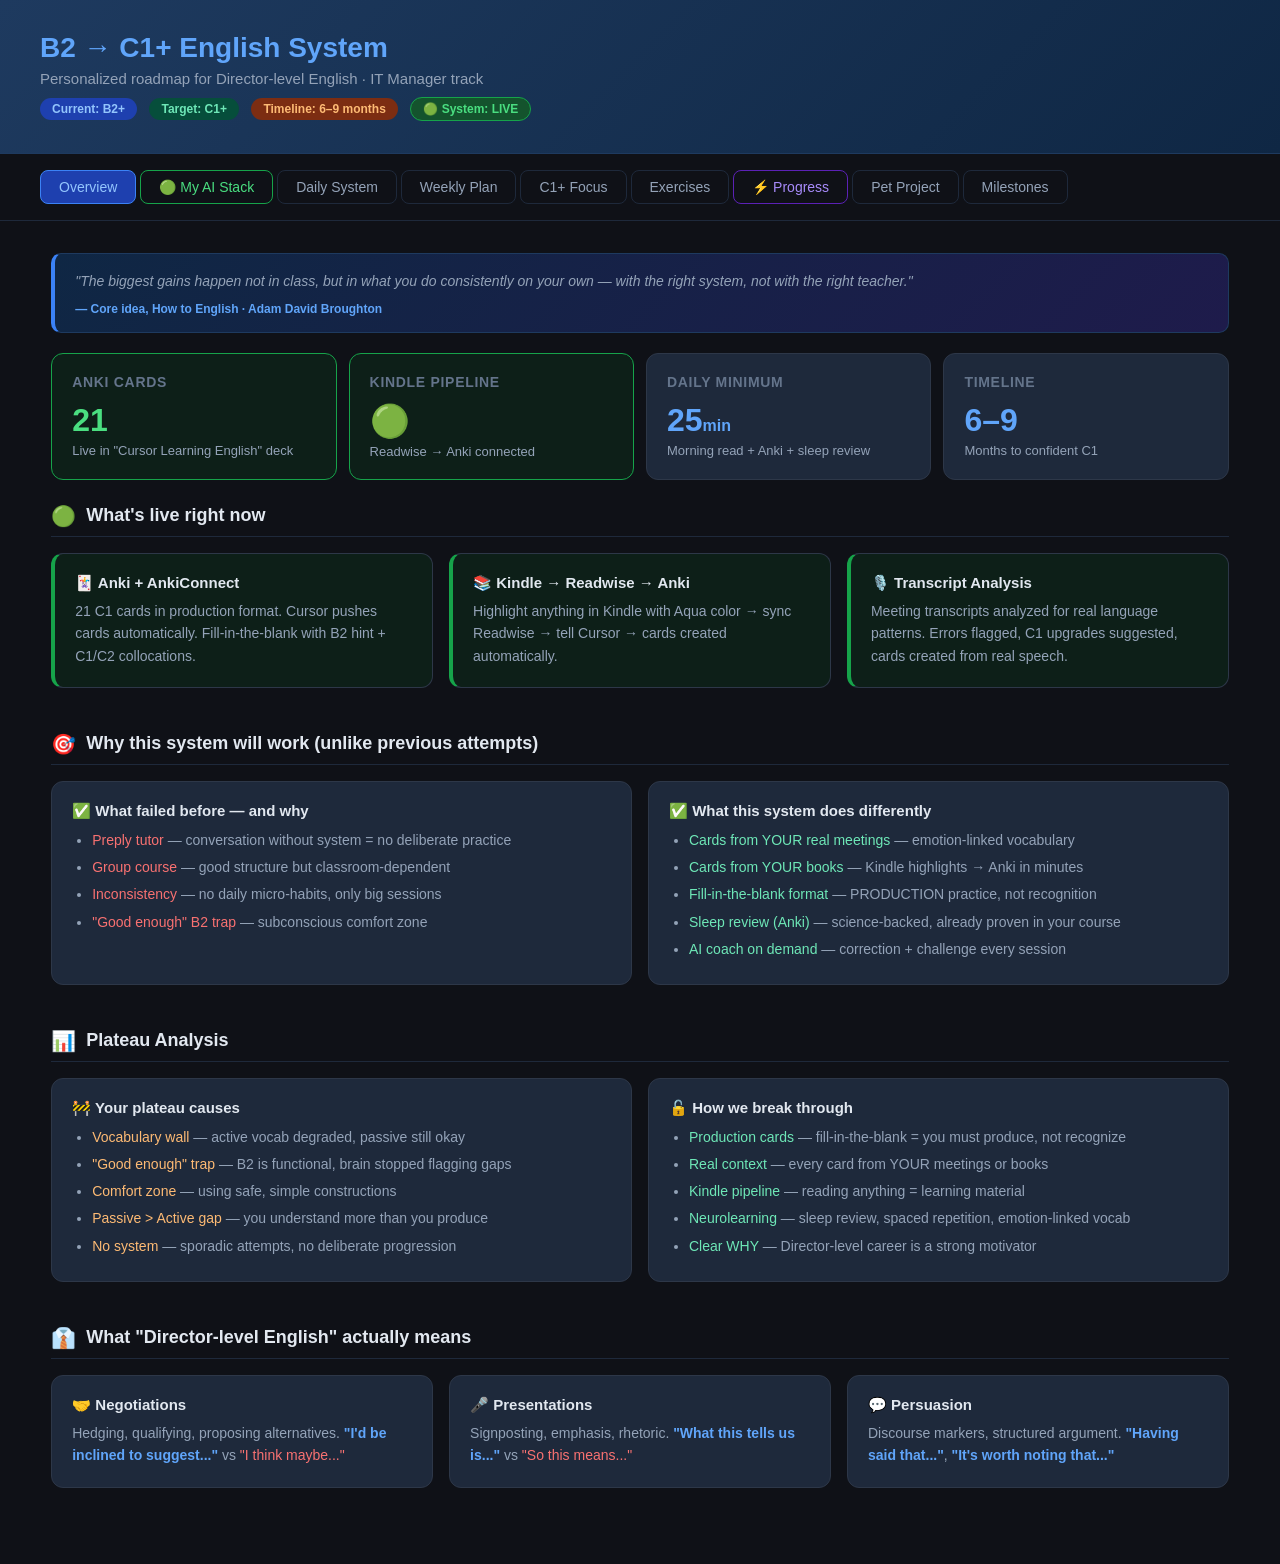
==== commit 8102b59d: "Refactor: split monolithic JS into 8 modules; fix file:// tab switching Split ~850-line english-pet-" ====
--- a/english-pet-project.html
+++ b/english-pet-project.html
@@ -4,617 +4,7 @@
 <meta charset="UTF-8">
 <meta name="viewport" content="width=device-width, initial-scale=1.0">
 <title>B2 → C1+ English System for Dzmitry</title>
-<style>
-  * { box-sizing: border-box; margin: 0; padding: 0; }
-  body { font-family: -apple-system, BlinkMacSystemFont, 'Segoe UI', sans-serif; background: #0f1117; color: #e2e8f0; min-height: 100vh; }
-
-  .header {
-    background: linear-gradient(135deg, #1e3a5f 0%, #0f2744 100%);
-    padding: 32px 40px;
-    border-bottom: 1px solid #1e3a5f;
-  }
-  .header h1 { font-size: 28px; font-weight: 700; color: #60a5fa; margin-bottom: 6px; }
-  .header p { color: #94a3b8; font-size: 15px; }
-  .badge {
-    display: inline-block;
-    background: #1e40af;
-    color: #93c5fd;
-    padding: 4px 12px;
-    border-radius: 20px;
-    font-size: 12px;
-    font-weight: 600;
-    margin-top: 10px;
-    margin-right: 8px;
-  }
-  .badge.green { background: #064e3b; color: #6ee7b7; }
-  .badge.orange { background: #7c2d12; color: #fdba74; }
-  .badge.live { background: #14532d; color: #4ade80; border: 1px solid #16a34a; }
-
-  .nav {
-    display: flex;
-    gap: 4px;
-    padding: 16px 40px;
-    background: #0f1117;
-    border-bottom: 1px solid #1e293b;
-    flex-wrap: wrap;
-  }
-  .nav-btn {
-    padding: 8px 18px;
-    border-radius: 8px;
-    border: 1px solid #1e293b;
-    background: transparent;
-    color: #94a3b8;
-    cursor: pointer;
-    font-size: 14px;
-    font-weight: 500;
-    transition: all 0.2s;
-  }
-  .nav-btn:hover { background: #1e293b; color: #e2e8f0; }
-  .nav-btn.active { background: #1e40af; color: #93c5fd; border-color: #3b82f6; }
-  .nav-btn.live-tab { border-color: #16a34a; color: #4ade80; }
-  .nav-btn.live-tab.active { background: #14532d; color: #4ade80; border-color: #16a34a; }
-  .nav-btn.live-tab:hover { background: #14532d; }
-
-  .content { padding: 32px clamp(20px, 4vw, 56px); }
-
-  .tab-content { display: none; }
-  .tab-content.active { display: block; }
-
-  /* Cards — auto-reflow on any screen width */
-  .grid-2 { display: grid; grid-template-columns: repeat(auto-fit, minmax(min(100%, 360px), 1fr)); gap: 16px; margin-bottom: 24px; }
-  .grid-3 { display: grid; grid-template-columns: repeat(auto-fit, minmax(min(100%, 260px), 1fr)); gap: 16px; margin-bottom: 24px; }
-  .grid-4 { display: grid; grid-template-columns: repeat(auto-fit, minmax(min(100%, 180px), 1fr)); gap: 12px; margin-bottom: 24px; }
-
-  .card {
-    background: #1e293b;
-    border: 1px solid #2d3748;
-    border-radius: 12px;
-    padding: 20px;
-  }
-  .card.green { border-color: #16a34a; background: #0d1f18; }
-  .card h3 { font-size: 14px; text-transform: uppercase; letter-spacing: 0.05em; color: #64748b; margin-bottom: 12px; }
-  .card .value { font-size: 32px; font-weight: 700; color: #60a5fa; }
-  .card.green .value { color: #4ade80; }
-  .card .label { font-size: 13px; color: #94a3b8; margin-top: 4px; }
-
-  .section { margin-bottom: 32px; }
-  .section-title {
-    font-size: 18px;
-    font-weight: 600;
-    color: #e2e8f0;
-    margin-bottom: 16px;
-    padding-bottom: 8px;
-    border-bottom: 1px solid #1e293b;
-    display: flex;
-    align-items: center;
-    gap: 10px;
-  }
-  .section-title .icon { font-size: 20px; }
-
-  .block {
-    background: #1e293b;
-    border: 1px solid #2d3748;
-    border-radius: 12px;
-    padding: 20px;
-    margin-bottom: 12px;
-  }
-  .block.green { border-left: 4px solid #16a34a; background: #0d1f18; }
-  .block.orange { border-left: 4px solid #f97316; }
-  .block.blue { border-left: 4px solid #3b82f6; }
-  .block h4 { font-size: 15px; font-weight: 600; color: #e2e8f0; margin-bottom: 8px; display: flex; align-items: center; gap: 8px; }
-  .block p { font-size: 14px; color: #94a3b8; line-height: 1.6; }
-  .block ul { font-size: 14px; color: #94a3b8; line-height: 1.8; padding-left: 20px; margin-top: 6px; }
-  .block ul li { margin-bottom: 2px; }
-
-  .highlight { color: #60a5fa; font-weight: 600; }
-  .green-text { color: #6ee7b7; }
-  .orange-text { color: #fdba74; }
-  .red-text { color: #f87171; }
-  .live-text { color: #4ade80; font-weight: 600; }
-
-  /* Live status pill */
-  .status-pill {
-    display: inline-flex;
-    align-items: center;
-    gap: 5px;
-    padding: 3px 10px;
-    border-radius: 20px;
-    font-size: 11px;
-    font-weight: 700;
-    letter-spacing: 0.5px;
-  }
-  .status-pill.live { background: #14532d; color: #4ade80; border: 1px solid #16a34a; }
-  .status-pill.planned { background: #1e293b; color: #64748b; border: 1px solid #374151; }
-  .status-pill.partial { background: #451a03; color: #fb923c; border: 1px solid #c2410c; }
-  .status-dot { width: 6px; height: 6px; border-radius: 50%; background: currentColor; }
-
-  /* Daily schedule */
-  .schedule-item {
-    display: flex;
-    gap: 16px;
-    align-items: flex-start;
-    padding: 16px 0;
-    border-bottom: 1px solid #1e293b;
-  }
-  .schedule-item:last-child { border-bottom: none; }
-  .time-badge {
-    background: #0f2744;
-    color: #60a5fa;
-    border: 1px solid #1e3a5f;
-    padding: 6px 14px;
-    border-radius: 8px;
-    font-size: 13px;
-    font-weight: 600;
-    white-space: nowrap;
-    min-width: 90px;
-    text-align: center;
-  }
-  .schedule-desc h4 { font-size: 15px; font-weight: 600; color: #e2e8f0; margin-bottom: 4px; }
-  .schedule-desc p { font-size: 13px; color: #94a3b8; line-height: 1.5; }
-  .duration { font-size: 12px; color: #6ee7b7; font-weight: 600; }
-
-  /* Weekly plan */
-  .week-grid {
-    display: grid;
-    grid-template-columns: repeat(7, 1fr);
-    gap: 8px;
-    margin-bottom: 20px;
-  }
-  .day-card {
-    background: #1e293b;
-    border: 1px solid #2d3748;
-    border-radius: 10px;
-    padding: 12px 8px;
-    text-align: center;
-  }
-  .day-card .day-name { font-size: 11px; text-transform: uppercase; letter-spacing: 0.05em; color: #64748b; margin-bottom: 8px; font-weight: 600; }
-  .day-card .day-type { font-size: 12px; font-weight: 600; padding: 4px 6px; border-radius: 6px; }
-  .day-card.core { border-color: #1e40af; }
-  .day-card.core .day-type { background: #1e3a5f; color: #60a5fa; }
-  .day-card.light { border-color: #064e3b; }
-  .day-card.light .day-type { background: #052e16; color: #6ee7b7; }
-  .day-card.rest { opacity: 0.5; }
-  .day-card.rest .day-type { background: #1e293b; color: #64748b; }
-  .day-card .day-detail { font-size: 10px; color: #64748b; margin-top: 6px; line-height: 1.4; }
-
-  /* Gaps */
-  .gap-item {
-    display: flex;
-    align-items: center;
-    gap: 12px;
-    padding: 14px 16px;
-    background: #1e293b;
-    border-radius: 10px;
-    margin-bottom: 8px;
-    border: 1px solid #2d3748;
-  }
-  .gap-icon { font-size: 20px; width: 32px; text-align: center; }
-  .gap-body { flex: 1; }
-  .gap-body .gap-title { font-size: 14px; font-weight: 600; color: #e2e8f0; }
-  .gap-body .gap-desc { font-size: 13px; color: #94a3b8; margin-top: 2px; }
-  .gap-level { display: flex; align-items: center; gap: 6px; }
-  .gap-bar { height: 6px; width: 80px; background: #0f1117; border-radius: 3px; overflow: hidden; }
-  .gap-fill { height: 100%; border-radius: 3px; }
-  .fill-red { background: #ef4444; }
-  .fill-orange { background: #f97316; }
-  .fill-yellow { background: #eab308; }
-  .fill-green { background: #22c55e; }
-
-  /* Exercises */
-  .exercise-card {
-    background: #1e293b;
-    border: 1px solid #2d3748;
-    border-radius: 12px;
-    padding: 18px;
-    margin-bottom: 12px;
-    cursor: pointer;
-    transition: border-color 0.2s;
-  }
-  .exercise-card:hover { border-color: #3b82f6; }
-  .exercise-card h4 { font-size: 15px; font-weight: 600; color: #e2e8f0; margin-bottom: 6px; display: flex; justify-content: space-between; align-items: center; flex-wrap: wrap; gap: 6px; }
-  .exercise-card p { font-size: 13px; color: #94a3b8; line-height: 1.6; }
-  .ex-tag {
-    font-size: 11px;
-    padding: 2px 8px;
-    border-radius: 4px;
-    font-weight: 600;
-  }
-  .ex-tag.speaking { background: #1e3a5f; color: #60a5fa; }
-  .ex-tag.writing { background: #064e3b; color: #6ee7b7; }
-  .ex-tag.vocab { background: #451a03; color: #fdba74; }
-  .ex-tag.grammar { background: #2d1b69; color: #c4b5fd; }
-  .ex-tag.listening { background: #3b1414; color: #fca5a5; }
-
-  /* Pet project */
-  .project-phase {
-    display: flex;
-    gap: 16px;
-    margin-bottom: 12px;
-  }
-  .phase-num {
-    width: 36px;
-    height: 36px;
-    background: #1e3a5f;
-    color: #60a5fa;
-    border-radius: 50%;
-    display: flex;
-    align-items: center;
-    justify-content: center;
-    font-weight: 700;
-    font-size: 14px;
-    flex-shrink: 0;
-    margin-top: 2px;
-  }
-  .phase-num.done { background: #14532d; color: #4ade80; }
-  .phase-body { flex: 1; }
-  .phase-body h4 { font-size: 15px; font-weight: 600; color: #e2e8f0; margin-bottom: 4px; }
-  .phase-body p { font-size: 13px; color: #94a3b8; line-height: 1.6; }
-  .phase-body .tech-stack { display: flex; gap: 6px; flex-wrap: wrap; margin-top: 8px; }
-  .tech-tag {
-    background: #0f1117;
-    border: 1px solid #2d3748;
-    color: #94a3b8;
-    padding: 3px 10px;
-    border-radius: 6px;
-    font-size: 12px;
-    font-family: 'SF Mono', monospace;
-  }
-  .tech-tag.live { border-color: #16a34a; color: #4ade80; background: #0d1f18; }
-
-  /* Progress tracker */
-  .milestone {
-    display: flex;
-    gap: 16px;
-    align-items: flex-start;
-    margin-bottom: 16px;
-  }
-  .milestone-dot {
-    width: 12px;
-    height: 12px;
-    border-radius: 50%;
-    background: #1e40af;
-    margin-top: 4px;
-    flex-shrink: 0;
-    position: relative;
-  }
-  .milestone-dot::after {
-    content: '';
-    position: absolute;
-    left: 5px;
-    top: 12px;
-    width: 2px;
-    height: calc(100% + 16px);
-    background: #1e293b;
-  }
-  .milestone:last-child .milestone-dot::after { display: none; }
-  .milestone-body h4 { font-size: 14px; font-weight: 600; color: #e2e8f0; margin-bottom: 2px; }
-  .milestone-body .month { font-size: 12px; color: #60a5fa; margin-bottom: 4px; font-weight: 600; }
-  .milestone-body p { font-size: 13px; color: #94a3b8; line-height: 1.5; }
-
-  .quote-block {
-    background: linear-gradient(135deg, #0f2744, #1e1b4b);
-    border: 1px solid #1e3a5f;
-    border-left: 4px solid #3b82f6;
-    border-radius: 10px;
-    padding: 16px 20px;
-    margin-bottom: 20px;
-  }
-  .quote-block p { font-size: 14px; color: #94a3b8; line-height: 1.7; font-style: italic; }
-  .quote-block .source { font-size: 12px; color: #60a5fa; margin-top: 8px; font-style: normal; font-weight: 600; }
-
-  /* AI Stack specific */
-  .tool-card {
-    background: #1a1d27;
-    border: 1px solid #2a2d3e;
-    border-radius: 12px;
-    padding: 20px;
-    margin-bottom: 14px;
-    position: relative;
-    overflow: hidden;
-  }
-  .tool-card::before {
-    content: '';
-    position: absolute;
-    left: 0; top: 0; bottom: 0;
-    width: 4px;
-    background: #16a34a;
-  }
-  .tool-card.planned::before { background: #374151; }
-  .tool-card h4 { font-size: 16px; font-weight: 700; color: #e2e8f0; margin-bottom: 6px; display: flex; align-items: center; justify-content: space-between; flex-wrap: wrap; gap: 8px; }
-  .tool-card p { font-size: 13px; color: #94a3b8; line-height: 1.6; margin-bottom: 10px; }
-  .tool-card .tool-detail { font-size: 12px; background: #12151f; border: 1px solid #1e2236; border-radius: 8px; padding: 10px 14px; color: #c9d1e0; font-family: 'SF Mono', monospace; line-height: 1.7; }
-
-  /* Flow diagram */
-  .flow {
-    display: flex;
-    align-items: center;
-    gap: 8px;
-    flex-wrap: wrap;
-    margin: 12px 0;
-  }
-  .flow-step {
-    background: #1e293b;
-    border: 1px solid #2d3748;
-    border-radius: 8px;
-    padding: 8px 14px;
-    font-size: 13px;
-    font-weight: 600;
-    color: #e2e8f0;
-    white-space: nowrap;
-  }
-  .flow-step.live { border-color: #16a34a; color: #4ade80; background: #0d1f18; }
-  .flow-arrow { color: #4b5563; font-size: 18px; flex-shrink: 0; }
-
-  /* Card format preview */
-  .card-preview {
-    background: #0f1117;
-    border: 1px solid #2a2d3e;
-    border-radius: 10px;
-    overflow: hidden;
-    margin-top: 12px;
-  }
-  .card-preview-side {
-    padding: 14px 16px;
-    border-bottom: 1px solid #2a2d3e;
-  }
-  .card-preview-side:last-child { border-bottom: none; }
-  .card-preview-label { font-size: 10px; font-weight: 800; letter-spacing: 1px; text-transform: uppercase; margin-bottom: 8px; }
-  .card-preview-label.front { color: #f5a623; }
-  .card-preview-label.back { color: #34d399; }
-  .card-preview-content { font-size: 13px; color: #c9d1e0; line-height: 1.6; }
-  .blank-preview { display: inline-block; border-bottom: 2px solid #f5a623; color: #f5a623; min-width: 80px; text-align: center; font-weight: 700; letter-spacing: 2px; }
-  .answer-preview { color: #34d399; font-weight: 700; border-bottom: 2px solid #34d399; }
-  .hint-preview { font-size: 12px; color: #9ba3bf; font-style: italic; margin-top: 6px; }
-  .hint-preview .hl { color: #6ee7b7; font-style: normal; font-weight: 600; }
-
-  /* Prompt block */
-  .prompt-block {
-    background: #0d1117;
-    border: 1px solid #1e293b;
-    border-left: 4px solid #7c3aed;
-    border-radius: 10px;
-    padding: 14px 18px;
-    margin: 12px 0;
-    font-family: 'SF Mono', 'Fira Code', monospace;
-    font-size: 12px;
-    color: #c9d1e0;
-    line-height: 1.8;
-    white-space: pre-wrap;
-    word-break: break-word;
-  }
-
-  /* Weekly plan grid — always 7 equal columns, stretches full width */
-  .week-grid { grid-template-columns: repeat(7, 1fr); }
-
-  /* Career stages — wrap on narrow */
-  .career-stages { flex-wrap: wrap; }
-  .career-stage { min-width: 80px; }
-
-  /* Anki stats grid already uses auto-fill */
-
-  @media (max-width: 900px) {
-    .header { padding: 24px 20px; }
-    .nav { padding: 12px 16px; gap: 3px; }
-    .nav-btn { padding: 6px 12px; font-size: 13px; }
-    .flow { gap: 6px; flex-wrap: wrap; }
-    .project-phase { flex-direction: column; gap: 8px; }
-    .schedule-item { flex-direction: column; gap: 8px; }
-    .xp-row { flex-wrap: wrap; }
-  }
-
-  @media (max-width: 600px) {
-    .header h1 { font-size: 22px; }
-    .card .value { font-size: 24px; }
-    .habit-day-label { display: none; }
-    .section-title { font-size: 16px; }
-  }
-
-  /* ===== PROGRESS TAB ===== */
-
-  /* Nav badge */
-  .nav-btn.progress-tab { border-color: #5b21b6; color: #a78bfa; }
-  .nav-btn.progress-tab:hover { background: #1e1b4b; }
-  .nav-btn.progress-tab.active { background: #1e1b4b; color: #c4b5fd; border-color: #7c3aed; }
-
-  /* Career track */
-  .career-track {
-    background: #1e293b; border: 1px solid #2d3748; border-radius: 12px;
-    padding: 24px; margin-bottom: 24px;
-  }
-  .career-stages { display: flex; gap: 0; margin-bottom: 16px; border-radius: 8px; overflow: hidden; }
-  .career-stage {
-    flex: 1; padding: 10px 6px; text-align: center; background: #0f1117;
-    border-right: 1px solid #2d3748; font-size: 11px; color: #374151;
-    transition: all 0.3s;
-  }
-  .career-stage:first-child { border-radius: 8px 0 0 8px; }
-  .career-stage:last-child { border-right: none; border-radius: 0 8px 8px 0; }
-  .career-stage.done { background: #0d1f18; color: #4ade80; }
-  .career-stage.current { background: #1e3a5f; color: #60a5fa; font-weight: 700; }
-  .career-stage .stage-icon { font-size: 18px; display: block; margin-bottom: 4px; }
-  .career-stage .stage-label { font-size: 10px; font-weight: 600; letter-spacing: 0.3px; line-height: 1.3; }
-  .xp-row { display: flex; align-items: center; gap: 14px; margin-top: 14px; flex-wrap: wrap; }
-  .xp-main { flex-shrink: 0; }
-  .xp-total { font-size: 28px; font-weight: 700; color: #a78bfa; line-height: 1; }
-  .xp-sublabel { font-size: 12px; color: #64748b; margin-top: 2px; }
-  .xp-bar-outer { flex: 1; min-width: 120px; height: 8px; background: #0f1117; border-radius: 4px; overflow: hidden; }
-  .xp-bar-inner { height: 100%; background: linear-gradient(90deg, #6366f1, #8b5cf6); border-radius: 4px; transition: width 0.8s ease; }
-  .xp-next-label { font-size: 12px; color: #64748b; flex-shrink: 0; }
-
-  /* Habit calendar */
-  .habit-legend { display: flex; gap: 14px; margin-bottom: 10px; flex-wrap: wrap; }
-  .habit-legend-item { display: flex; align-items: center; gap: 5px; font-size: 11px; color: #64748b; }
-  .habit-legend-dot { width: 12px; height: 12px; border-radius: 2px; }
-  .habit-calendar-wrap { overflow-x: auto; padding-bottom: 6px; }
-  .habit-grid-with-labels { display: flex; gap: 4px; align-items: flex-start; }
-  .habit-day-labels { display: flex; flex-direction: column; gap: 4px; padding-top: 22px; flex-shrink: 0; }
-  .habit-day-label {
-    height: clamp(18px, 2.2vw, 32px); width: 26px; font-size: 9px; color: #4b5563;
-    display: flex; align-items: center; font-weight: 600; letter-spacing: 0.3px;
-  }
-  .habit-month-row { display: flex; gap: 3px; margin-bottom: 3px; }
-  .habit-month-label {
-    font-size: 10px; color: #64748b; font-weight: 700;
-    height: 16px; display: flex; align-items: center; white-space: nowrap;
-  }
-  .habit-calendar { display: flex; gap: 4px; width: 100%; }
-  .habit-week-col { display: flex; flex-direction: column; gap: 4px; flex: 1; min-width: 18px; }
-  .habit-day-cell {
-    width: 100%; aspect-ratio: 1; border-radius: 3px; background: #1e293b;
-    cursor: pointer; transition: transform 0.1s; flex-shrink: 0; min-height: 18px; max-height: 32px;
-  }
-  .habit-day-cell { display: flex; align-items: center; justify-content: center; }
-  .habit-day-cell:hover { transform: scale(1.3); z-index: 10; position: relative; }
-  .habit-day-cell.future { cursor: default; opacity: 0.25; pointer-events: none; }
-  .habit-day-cell.today { box-shadow: 0 0 0 2px #60a5fa; }
-  .day-num {
-    font-size: clamp(7px, 1vw, 11px); color: rgba(255,255,255,0.3);
-    font-weight: 700; line-height: 1; user-select: none; pointer-events: none;
-  }
-  .habit-day-cell[data-level] .day-num { color: rgba(255,255,255,0.65); }
-  .habit-day-cell.today .day-num { color: #60a5fa; font-size: clamp(7px, 1vw, 12px); }
-  .habit-day-cell.future .day-num { color: rgba(255,255,255,0.2); }
-  .habit-day-cell[data-level="1"] { background: #1e3a5f; }
-  .habit-day-cell[data-level="2"] { background: #1d4ed8; }
-  .habit-day-cell[data-level="3"] { background: #7c3aed; }
-  .habit-day-cell[data-level="4"] { background: #16a34a; }
-  .habit-streak-info { display: flex; gap: 28px; margin-top: 14px; flex-wrap: wrap; }
-  .streak-stat .streak-num { font-size: 26px; font-weight: 700; color: #f97316; }
-  .streak-stat .streak-label { font-size: 11px; color: #64748b; margin-top: 2px; }
-
-  /* Habit calendar tooltip */
-  .habit-tooltip {
-    position: fixed; background: #1e293b; border: 1px solid #374151;
-    border-radius: 10px; padding: 12px 16px; font-size: 12px; color: #e2e8f0;
-    pointer-events: none; z-index: 1000; min-width: 180px; max-width: 240px;
-    box-shadow: 0 8px 32px rgba(0,0,0,0.5); line-height: 1.6; display: none;
-  }
-  .habit-tooltip .tt-date { font-size: 11px; color: #64748b; margin-bottom: 6px; }
-  .habit-tooltip .tt-level { font-weight: 700; font-size: 13px; margin-bottom: 2px; }
-  .habit-tooltip .tt-desc { font-size: 11px; color: #94a3b8; }
-  .habit-tooltip .tt-hint { font-size: 10px; color: #374151; margin-top: 8px; border-top: 1px solid #1e293b; padding-top: 6px; }
-
-  /* Session log */
-  .session-log-list { max-height: 300px; overflow-y: auto; }
-  .session-entry {
-    display: flex; align-items: flex-start; gap: 10px; padding: 10px 14px;
-    background: #1e293b; border-radius: 8px; margin-bottom: 6px; border: 1px solid #2d3748;
-  }
-  .session-entry-date { font-size: 11px; color: #4b5563; white-space: nowrap; padding-top: 3px; min-width: 78px; }
-  .session-entry-body { flex: 1; }
-  .session-entry-title { font-size: 13px; color: #e2e8f0; font-weight: 500; }
-  .session-entry-del { font-size: 18px; color: #374151; cursor: pointer; padding: 0 2px; transition: color 0.15s; line-height: 1; flex-shrink: 0; }
-  .session-entry-del:hover { color: #ef4444; }
-  .session-type-tag {
-    display: inline-block; font-size: 10px; padding: 1px 7px;
-    border-radius: 4px; font-weight: 700; margin-right: 6px; vertical-align: middle;
-  }
-  .session-type-tag.vocab     { background: #451a03; color: #fdba74; }
-  .session-type-tag.grammar   { background: #2d1b69; color: #c4b5fd; }
-  .session-type-tag.speaking  { background: #1e3a5f; color: #60a5fa; }
-  .session-type-tag.transcript{ background: #14532d; color: #4ade80; }
-  .session-type-tag.kindle    { background: #064e3b; color: #6ee7b7; }
-  .session-type-tag.anki      { background: #1e293b; color: #94a3b8; border: 1px solid #374151; }
-  .session-type-tag.setup     { background: #7c2d12; color: #fb923c; }
-  .session-entry-xp { font-size: 11px; color: #7c3aed; font-weight: 700; white-space: nowrap; padding-top: 3px; }
-  .add-session-panel {
-    background: #0f1117; border: 1px dashed #2d3748; border-radius: 10px;
-    padding: 16px; margin-top: 12px;
-  }
-  .add-session-panel .form-row { display: flex; gap: 8px; flex-wrap: wrap; align-items: flex-end; }
-  .form-group { display: flex; flex-direction: column; gap: 4px; }
-  .form-group label { font-size: 10px; color: #64748b; font-weight: 700; text-transform: uppercase; letter-spacing: 0.5px; }
-  .form-group input, .form-group select {
-    background: #1e293b; border: 1px solid #2d3748; border-radius: 6px;
-    color: #e2e8f0; padding: 7px 10px; font-size: 13px; font-family: inherit; outline: none;
-  }
-  .form-group input:focus, .form-group select:focus { border-color: #3b82f6; }
-  .form-group select option { background: #1e293b; }
-  .btn-primary {
-    background: #1e40af; color: #93c5fd; border: 1px solid #3b82f6;
-    border-radius: 8px; padding: 8px 18px; font-size: 13px;
-    font-weight: 600; cursor: pointer; transition: all 0.2s;
-  }
-  .btn-primary:hover { background: #2563eb; }
-
-  /* Gap interactive progress */
-  .gap-controls { display: flex; align-items: center; gap: 5px; margin-top: 6px; }
-  .gap-ctrl-btn {
-    width: 22px; height: 22px; border-radius: 4px; border: 1px solid #374151;
-    background: #1e293b; color: #94a3b8; cursor: pointer; font-size: 14px;
-    display: flex; align-items: center; justify-content: center;
-    transition: all 0.1s; line-height: 1; padding: 0; flex-shrink: 0;
-  }
-  .gap-ctrl-btn:hover { background: #2d3748; color: #e2e8f0; }
-  .gap-current-pct { font-size: 11px; color: #60a5fa; font-weight: 700; min-width: 34px; text-align: right; }
-
-  /* Exercise tracker row */
-  .exercise-tracker-row {
-    display: flex; align-items: center; justify-content: space-between;
-    padding-top: 10px; margin-top: 10px; border-top: 1px solid #2d3748; flex-wrap: wrap; gap: 8px;
-  }
-  .exercise-tracker-label { font-size: 12px; color: #64748b; }
-  .ex-last-date { color: #94a3b8; font-weight: 500; }
-  .btn-mark-done {
-    background: transparent; border: 1px solid #374151; color: #64748b;
-    border-radius: 6px; padding: 4px 12px; font-size: 12px; cursor: pointer;
-    transition: all 0.2s; font-family: inherit;
-  }
-  .btn-mark-done:hover { border-color: #22c55e; color: #4ade80; }
-  .btn-mark-done.done-today { border-color: #16a34a; color: #4ade80; background: #0d1f18; }
-
-  /* Generic responsive 2-col grid — for tool-cards, exercise-cards, gap-items, phases */
-  .auto-grid-2 {
-    display: grid;
-    grid-template-columns: repeat(auto-fit, minmax(min(100%, 440px), 1fr));
-    gap: 14px;
-    margin-bottom: 12px;
-  }
-
-  /* Anki sync panel */
-  .anki-sync-panel {
-    background: #1e293b; border: 1px solid #2d3748; border-radius: 12px; padding: 20px;
-  }
-  .anki-sync-header {
-    display: flex; align-items: flex-start; justify-content: space-between;
-    gap: 16px; margin-bottom: 16px; flex-wrap: wrap;
-  }
-  .btn-sync-anki {
-    background: #0d1f18; border: 1px solid #16a34a; color: #4ade80;
-    border-radius: 8px; padding: 10px 20px; font-size: 14px; font-weight: 600;
-    cursor: pointer; transition: all 0.2s; font-family: inherit; white-space: nowrap; flex-shrink: 0;
-  }
-  .btn-sync-anki:hover { background: #14532d; }
-  .btn-sync-anki:disabled { opacity: 0.6; cursor: default; }
-  .anki-stats-grid {
-    display: grid; grid-template-columns: repeat(auto-fill, minmax(110px, 1fr)); gap: 8px;
-  }
-  .anki-stat-card {
-    background: #0f1117; border: 1px solid #2d3748; border-radius: 8px; padding: 14px; text-align: center;
-  }
-  .anki-stat-value { font-size: 22px; font-weight: 700; color: #e2e8f0; line-height: 1; margin-bottom: 5px; }
-  .anki-stat-label { font-size: 10px; color: #64748b; }
-  .anki-xp-split { display: flex; gap: 10px; margin-top: 6px; flex-wrap: wrap; }
-  .anki-xp-pill {
-    font-size: 11px; padding: 3px 10px; border-radius: 20px; font-weight: 600;
-  }
-  .anki-xp-pill.sessions { background: #1e3a5f; color: #60a5fa; }
-  .anki-xp-pill.anki-reviews { background: #0d1f18; color: #4ade80; border: 1px solid #16a34a; }
-
-  /* Achievements */
-  .ach-grid { display: grid; grid-template-columns: repeat(auto-fill, minmax(170px, 1fr)); gap: 10px; }
-  .ach-card {
-    background: #1e293b; border: 1px solid #2d3748; border-radius: 12px;
-    padding: 16px; text-align: center; transition: all 0.2s;
-  }
-  .ach-card.unlocked { border-color: #16a34a; background: #0d1f18; }
-  .ach-card.unlocked:hover { transform: translateY(-2px); box-shadow: 0 4px 20px rgba(22,163,74,0.2); }
-  .ach-card.locked { opacity: 0.32; filter: grayscale(0.7); }
-  .ach-icon { font-size: 26px; margin-bottom: 8px; }
-  .ach-name { font-size: 12px; font-weight: 700; color: #e2e8f0; margin-bottom: 4px; }
-  .ach-card.unlocked .ach-name { color: #4ade80; }
-  .ach-desc { font-size: 11px; color: #64748b; line-height: 1.4; }
-</style>
+<link rel="stylesheet" href="english-pet-project.css">
 </head>
 <body>
 
@@ -630,15 +20,15 @@
 </div>
 
 <div class="nav">
-  <button class="nav-btn active" onclick="showTab('overview', this)">Overview</button>
-  <button class="nav-btn live-tab" onclick="showTab('aistack', this)">🟢 My AI Stack</button>
-  <button class="nav-btn" onclick="showTab('daily', this)">Daily System</button>
-  <button class="nav-btn" onclick="showTab('weekly', this)">Weekly Plan</button>
-  <button class="nav-btn" onclick="showTab('gaps', this)">My Gaps</button>
-  <button class="nav-btn" onclick="showTab('exercises', this)">Exercises</button>
-  <button class="nav-btn progress-tab" onclick="showTab('progress', this)">⚡ Progress</button>
-  <button class="nav-btn" onclick="showTab('petproject', this)">Pet Project</button>
-  <button class="nav-btn" onclick="showTab('milestones', this)">Milestones</button>
+  <button type="button" class="nav-btn active" data-tab="overview">Overview</button>
+  <button type="button" class="nav-btn live-tab" data-tab="aistack">🟢 My AI Stack</button>
+  <button type="button" class="nav-btn" data-tab="daily">Daily System</button>
+  <button type="button" class="nav-btn" data-tab="weekly">Weekly Plan</button>
+  <button type="button" class="nav-btn" data-tab="gaps">C1+ Focus</button>
+  <button type="button" class="nav-btn" data-tab="exercises">Exercises</button>
+  <button type="button" class="nav-btn progress-tab" data-tab="progress">⚡ Progress</button>
+  <button type="button" class="nav-btn" data-tab="petproject">Pet Project</button>
+  <button type="button" class="nav-btn" data-tab="milestones">Milestones</button>
 </div>
 
 <div class="content">
@@ -1073,127 +463,34 @@
     </div>
   </div>
 
-  <!-- MY GAPS TAB -->
+  <!-- C1+ FOCUS BOARD -->
   <div id="tab-gaps" class="tab-content">
     <div class="section">
-      <div class="section-title"><span class="icon">🔍</span> Your Specific Gaps → Targeted Work</div>
-      <p style="color:#94a3b8; font-size:14px; margin-bottom:20px;">Diagnosed from your self-assessment + real meeting transcript analysis.</p>
-
-      <div class="auto-grid-2">
-      <div class="gap-item">
-        <div class="gap-icon">💬</div>
-        <div class="gap-body">
-          <div class="gap-title">Active Vocabulary — High Priority</div>
-          <div class="gap-desc">Using "important" instead of "crucial/pivotal". Simple patterns on autopilot. <span class="green-text">→ 21 cards already targeting this. Kindle pipeline feeds it continuously.</span></div>
-        </div>
-        <div>
-          <div class="gap-level">
-            <div class="gap-bar"><div class="gap-fill fill-red" style="width:30%"></div></div>
-            <span style="font-size:12px;color:#64748b">current</span>
-          </div>
-          <div style="font-size:12px;color:#6ee7b7;margin-top:4px;text-align:right">→ Monday + Anki daily</div>
-        </div>
-      </div>
-
-      <div class="gap-item">
-        <div class="gap-icon">⚡</div>
-        <div class="gap-body">
-          <div class="gap-title">Fluency / Speed — Medium Priority</div>
-          <div class="gap-desc">1 week of focused speaking = noticeable improvement. You just need to do it regularly. Transcript analysis shows filler words and hesitation patterns.</div>
-        </div>
-        <div>
-          <div class="gap-level">
-            <div class="gap-bar"><div class="gap-fill fill-orange" style="width:50%"></div></div>
-            <span style="font-size:12px;color:#64748b">current</span>
-          </div>
-          <div style="font-size:12px;color:#6ee7b7;margin-top:4px;text-align:right">→ Friday sessions</div>
-        </div>
-      </div>
-
-      <div class="gap-item">
-        <div class="gap-icon">🔧</div>
-        <div class="gap-body">
-          <div class="gap-title">Conditionals — Medium Priority</div>
-          <div class="gap-desc">Not using full range: 2nd/3rd/mixed conditionals, inversion ("Were I to...", "Had they known..."). Pure C1 territory.</div>
-        </div>
-        <div>
-          <div class="gap-level">
-            <div class="gap-bar"><div class="gap-fill fill-orange" style="width:45%"></div></div>
-            <span style="font-size:12px;color:#64748b">current</span>
-          </div>
-          <div style="font-size:12px;color:#6ee7b7;margin-top:4px;text-align:right">→ Wednesday: Month 1</div>
-        </div>
-      </div>
-
-      <div class="gap-item">
-        <div class="gap-icon">🎙️</div>
-        <div class="gap-body">
-          <div class="gap-title">Meeting English — Found in transcript analysis</div>
-          <div class="gap-desc">Filler words ("okay okay okay", "yeah yeah"), missing hedging language, confirmation-seeking patterns. Real data from your own meetings.</div>
-        </div>
-        <div>
-          <div class="gap-level">
-            <div class="gap-bar"><div class="gap-fill fill-orange" style="width:40%"></div></div>
-            <span style="font-size:12px;color:#64748b">current</span>
-          </div>
-          <div style="font-size:12px;color:#6ee7b7;margin-top:4px;text-align:right">→ Cards already created</div>
-        </div>
-      </div>
-
-      <div class="gap-item">
-        <div class="gap-icon">🤝</div>
-        <div class="gap-body">
-          <div class="gap-title">Director-level Phrases — Lower Priority</div>
-          <div class="gap-desc">"I'd be inclined to...", "It strikes me that...", "With the greatest respect...". Already 21 cards covering this — will grow with Kindle pipeline.</div>
-        </div>
-        <div>
-          <div class="gap-level">
-            <div class="gap-bar"><div class="gap-fill fill-yellow" style="width:35%"></div></div>
-            <span style="font-size:12px;color:#64748b">current</span>
-          </div>
-          <div style="font-size:12px;color:#6ee7b7;margin-top:4px;text-align:right">→ Ongoing via Anki</div>
-        </div>
-      </div>
-      </div><!-- /auto-grid-2 gaps -->
-
-    </div>
-
-    <div class="section">
-      <div class="section-title"><span class="icon">💡</span> B2 vs C1 — Concrete Differences</div>
-      <div class="block">
-        <h4>Same idea — different level</h4>
-        <table style="width:100%;border-collapse:collapse;font-size:13px;margin-top:8px;">
-          <tr style="border-bottom:1px solid #2d3748;">
-            <th style="text-align:left;padding:8px;color:#64748b;">B2 (what you say now)</th>
-            <th style="text-align:left;padding:8px;color:#64748b;">C1 (what you'll say)</th>
-          </tr>
-          <tr style="border-bottom:1px solid #1e293b;">
-            <td style="padding:8px;color:#f87171;">"I think it's important"</td>
-            <td style="padding:8px;color:#6ee7b7;">"I'd argue this is rather pivotal"</td>
-          </tr>
-          <tr style="border-bottom:1px solid #1e293b;">
-            <td style="padding:8px;color:#f87171;">"okay okay okay"</td>
-            <td style="padding:8px;color:#6ee7b7;">"noted" / "duly noted" / "point taken"</td>
-          </tr>
-          <tr style="border-bottom:1px solid #1e293b;">
-            <td style="padding:8px;color:#f87171;">"If we do this, it will be better"</td>
-            <td style="padding:8px;color:#6ee7b7;">"Were we to pursue this, the outcome would be markedly stronger"</td>
-          </tr>
-          <tr style="border-bottom:1px solid #1e293b;">
-            <td style="padding:8px;color:#f87171;">"I don't agree"</td>
-            <td style="padding:8px;color:#6ee7b7;">"I'd respectfully push back on that — the data suggests..."</td>
-          </tr>
-          <tr style="border-bottom:1px solid #1e293b;">
-            <td style="padding:8px;color:#f87171;">"This is a big problem"</td>
-            <td style="padding:8px;color:#6ee7b7;">"This poses a significant risk to our delivery timeline"</td>
-          </tr>
-          <tr>
-            <td style="padding:8px;color:#f87171;">"We need to decide"</td>
-            <td style="padding:8px;color:#6ee7b7;">"A decision is overdue — I'd propose we align on this today"</td>
-          </tr>
-        </table>
-      </div>
-    </div>
+      <div class="section-title"><span class="icon">🎯</span> C1+ Focus Board</div>
+      <p class="topic-board-intro">Drag topics from the syllabus into your focus stack. Built-in topics trace to CEFR, Cambridge C1 Advanced and British Council — add your own rows for work-specific goals.</p>
+      <p class="topic-board-disclaimer">Aligned with CEFR C1 illustrative descriptors and common C1 exam skill areas — not a formal assessment.</p>
+
+      <div class="topic-board-layout">
+        <div class="topic-zone-column">
+          <h3 class="topic-zone-heading">In focus — now learning</h3>
+          <p class="topic-zone-hint">Order = priority. Drag back to the pool or use <strong>To pool</strong>.</p>
+          <div id="topic-focus-zone" class="topic-drop-zone topic-zone topic-zone-focus" data-drop-zone="focus"></div>
+          <p id="topic-focus-warning" class="topic-focus-warning" style="display:none" role="status"></p>
+        </div>
+        <div class="topic-zone-column">
+          <h3 class="topic-zone-heading">Syllabus pool</h3>
+          <p class="topic-zone-hint">C1-level areas from reference frameworks. Drag to focus or use <strong>Add to focus</strong>.</p>
+          <div class="custom-topic-form">
+            <input type="text" id="custom-topic-title" class="custom-topic-input" placeholder="Custom topic title (e.g. Q3 stakeholder updates)" maxlength="120" aria-label="Custom topic title">
+            <input type="text" id="custom-topic-note" class="custom-topic-input" placeholder="Note (optional)" maxlength="200" aria-label="Optional note">
+            <button type="button" class="btn-custom-add" onclick="addCustomTopic()">Add custom topic</button>
+          </div>
+          <div id="topic-pool-zone" class="topic-drop-zone topic-zone topic-zone-pool" data-drop-zone="pool"></div>
+        </div>
+      </div>
+
+    </div>
+
   </div>
 
   <!-- EXERCISES TAB -->
@@ -1202,79 +499,7 @@
       <div class="section-title"><span class="icon">🏋️</span> Core Exercise Bank</div>
       <p style="color:#94a3b8; font-size:14px; margin-bottom:20px;">Based on "How to English" principles. Mark each exercise as done — it logs to your Progress tracker automatically.</p>
 
-      <div class="auto-grid-2">
-      <div class="exercise-card">
-        <h4>Anki Production Review <span class="ex-tag vocab">Vocabulary</span></h4>
-        <p>Open Anki → review all due cards in fill-in-the-blank mode. For any card you get wrong — write a new example sentence using the phrase in your current work context. <br><span class="highlight">Outcome: Moves phrases from passive to active memory. The new sentence goes into Examples field.</span></p>
-        <div class="exercise-tracker-row">
-          <span class="exercise-tracker-label">Last done: <span id="ex-last-anki-review" class="ex-last-date">never</span></span>
-          <button id="ex-btn-anki-review" class="btn-mark-done" onclick="markExerciseDone('anki-review','anki','Anki Production Review')">Mark done today</button>
-        </div>
-      </div>
-
-      <div class="exercise-card">
-        <h4>Kindle → Card → Use <span class="ex-tag vocab">Vocabulary</span></h4>
-        <p>Push latest Kindle highlights → Cursor creates cards → immediately use each new phrase in 1 sentence about your current project. Then add to Anki. <br><span class="highlight">Outcome: Reading turns into production practice within the same session.</span></p>
-        <div class="exercise-tracker-row">
-          <span class="exercise-tracker-label">Last done: <span id="ex-last-kindle-card" class="ex-last-date">never</span></span>
-          <button id="ex-btn-kindle-card" class="btn-mark-done" onclick="markExerciseDone('kindle-card','kindle','Kindle → Card → Use')">Mark done today</button>
-        </div>
-      </div>
-
-      <div class="exercise-card">
-        <h4>Sentence Upgrade Drill <span class="ex-tag writing">Writing</span></h4>
-        <p>Write 5 sentences about your current work situation in B2 English. Then rewrite each one at C1 level. Cursor reviews and gives you the "native" version. <br><span class="highlight">Outcome: Active vocabulary + grammar range simultaneously. New phrases → Anki cards.</span></p>
-        <div class="exercise-tracker-row">
-          <span class="exercise-tracker-label">Last done: <span id="ex-last-sentence-upgrade" class="ex-last-date">never</span></span>
-          <button id="ex-btn-sentence-upgrade" class="btn-mark-done" onclick="markExerciseDone('sentence-upgrade','vocab','Sentence Upgrade Drill')">Mark done today</button>
-        </div>
-      </div>
-
-      <div class="exercise-card">
-        <h4>Conditional Transformation <span class="ex-tag grammar">Grammar</span></h4>
-        <p>Start with a real scenario from your work. Cursor gives you a 2nd/3rd/mixed conditional stem — you complete it. Then reverse: result given, you give condition. 10 rounds. <br><span class="highlight">Outcome: Conditionals become automatic, not effortful.</span></p>
-        <div class="exercise-tracker-row">
-          <span class="exercise-tracker-label">Last done: <span id="ex-last-conditional" class="ex-last-date">never</span></span>
-          <button id="ex-btn-conditional" class="btn-mark-done" onclick="markExerciseDone('conditional','grammar','Conditional Transformation drill')">Mark done today</button>
-        </div>
-      </div>
-
-      <div class="exercise-card">
-        <h4>Stakeholder Roleplay <span class="ex-tag speaking">Speaking</span></h4>
-        <p>Describe a scenario (e.g., "I need to convince my CTO to delay a release"). Cursor plays the skeptical stakeholder. You argue, persuade, handle objections. After 5 exchanges: specific language feedback + cards for phrases you should have used. <br><span class="highlight">Outcome: Real-context fluency + professional vocabulary under pressure.</span></p>
-        <div class="exercise-tracker-row">
-          <span class="exercise-tracker-label">Last done: <span id="ex-last-stakeholder" class="ex-last-date">never</span></span>
-          <button id="ex-btn-stakeholder" class="btn-mark-done" onclick="markExerciseDone('stakeholder','speaking','Stakeholder Roleplay session')">Mark done today</button>
-        </div>
-      </div>
-
-      <div class="exercise-card">
-        <h4>Meeting Transcript Review <span class="ex-tag speaking">Speaking</span></h4>
-        <p>Share any meeting transcript → Cursor finds your lines → flags filler words, hedging gaps, register issues → suggests C1 upgrades → creates cards from the gap between what you said and what you should have said. <br><span class="highlight">Outcome: Learning from YOUR real language, not generic examples.</span></p>
-        <div class="exercise-tracker-row">
-          <span class="exercise-tracker-label">Last done: <span id="ex-last-transcript-review" class="ex-last-date">never</span></span>
-          <button id="ex-btn-transcript-review" class="btn-mark-done" onclick="markExerciseDone('transcript-review','transcript','Meeting Transcript Review')">Mark done today</button>
-        </div>
-      </div>
-
-      <div class="exercise-card">
-        <h4>Collocation Mining <span class="ex-tag vocab">Vocabulary</span></h4>
-        <p>Take 5 words you know (e.g., "risk", "strategy", "impact"). Cursor gives 8 C1 collocations for each — C1 and C2 variants. You build sentences using ones that feel unnatural. <br><span class="highlight">Outcome: Richer vocabulary without learning new words — just new combinations.</span></p>
-        <div class="exercise-tracker-row">
-          <span class="exercise-tracker-label">Last done: <span id="ex-last-collocation" class="ex-last-date">never</span></span>
-          <button id="ex-btn-collocation" class="btn-mark-done" onclick="markExerciseDone('collocation','vocab','Collocation Mining session')">Mark done today</button>
-        </div>
-      </div>
-
-      <div class="exercise-card">
-        <h4>Weekly Email Rewrite <span class="ex-tag writing">Writing</span></h4>
-        <p>Take a real email you wrote in English this week. Cursor rewrites it at C1+ level and annotates every change. You study the diff — the most impactful patterns become Anki cards. <br><span class="highlight">Outcome: Immediate application to real work + accelerated learning from your own output.</span></p>
-        <div class="exercise-tracker-row">
-          <span class="exercise-tracker-label">Last done: <span id="ex-last-email-rewrite" class="ex-last-date">never</span></span>
-          <button id="ex-btn-email-rewrite" class="btn-mark-done" onclick="markExerciseDone('email-rewrite','vocab','Weekly Email Rewrite')">Mark done today</button>
-        </div>
-      </div>
-      </div><!-- /auto-grid-2 exercises -->
+      <div class="auto-grid-2" id="exercise-cards-mount"></div><!-- cards built from EXERCISES in english-pet-project.constants.js -->
     </div>
   </div>
 
@@ -1729,549 +954,13 @@
 
 </div>
 
-<script>
-// ===== STATE =====
-const ENG_KEY = 'eng_progress_v3'; // bumped → clears stale pre-April data
-const CAL_START = new Date('2026-04-01T00:00:00'); // learning journey start — update if needed
-const CAL_START_STR = CAL_START.toISOString().slice(0, 10);
-
-const SESSION_XP = { vocab:25, grammar:25, speaking:30, transcript:15, kindle:0, anki:5, setup:0 };
-// XP philosophy: only real learning actions count.
-// 1 card reviewed (correct) = +1 XP | 1 card learned = +3 XP  [tracked via Anki sync, future phase]
-// kindle highlights = 0 (value is in the cards created, not the push itself)
-// transcript analysis = 15 (moderate — you get the XP from the cards + speaking practice that follows)
-// setup/infrastructure = 0 (meta-work ≠ English improvement)
-const SESSION_LABELS = { vocab:'Vocab', grammar:'Grammar', speaking:'Speaking', transcript:'Transcript', kindle:'Kindle', anki:'Anki', setup:'System' };
-
-const CAREER_LEVELS = [
-  { name:'B2 Plateau',   icon:'📊', xpMin:0    },
-  { name:'Breaking Out', icon:'🔓', xpMin:200  },
-  { name:'C1 Candidate', icon:'🎯', xpMin:450  },
-  { name:'C1 Manager',   icon:'💼', xpMin:750  },
-  { name:'C1+ Director', icon:'🏆', xpMin:1100 },
-];
-
-const ACHIEVEMENTS = [
-  { id:'pipeline',   icon:'🏗️', name:'Pipeline Architect', desc:'Built your AI learning stack',           check: s => s.sessions.some(x => x.type === 'setup') },
-  { id:'kindle',     icon:'📚', name:'Kindle Scholar',      desc:'Pushed first highlights to Anki',       check: s => s.sessions.some(x => x.type === 'kindle') },
-  { id:'transcript', icon:'🎙️', name:'Evidence-Based',      desc:'Analyzed a real meeting transcript',    check: s => s.sessions.some(x => x.type === 'transcript') },
-  { id:'sessions5',  icon:'📈', name:'Getting Started',     desc:'5+ sessions logged',                    check: s => s.sessions.length >= 5 },
-  { id:'sessions15', icon:'⚡', name:'Into the Habit',      desc:'15+ sessions logged',                   check: s => s.sessions.length >= 15 },
-  { id:'streak7',    icon:'🔥', name:'Consistency Wins',    desc:'7+ active days in a row',               check: s => calcStreak(s.habitDays) >= 7 },
-  { id:'c1cand',     icon:'🎯', name:'C1 Candidate',        desc:'Reached 450+ Career XP',                check: s => calcXP(s.sessions, s.ankiXP) >= 450 },
-  { id:'director',   icon:'🏆', name:'Director English',    desc:'Reached C1+ Director level',            check: s => calcXP(s.sessions, s.ankiXP) >= 1100 },
-];
-
-function defaultState() {
-  const ago = n => { const d = new Date(); d.setDate(d.getDate()-n); return d.toISOString().slice(0,10); };
-  return {
-    sessions: [
-      { id:1, type:'transcript', date: '2026-04-01', label:'Transcript analysis: Integration Landscape Deep Dive', xp:15 },
-      { id:2, type:'speaking',   date: '2026-04-02', label:'Progress dashboard — first tracking session',           xp:30 },
-    ],
-    habitDays: {
-      '2026-04-01': 3,
-      '2026-04-02': 2,
-    },
-    gapProgress: { vocab:30, fluency:50, conditionals:45, meeting:40, director:35 },
-    exerciseDone: {},
-    ankiXP: 0,
-    ankiStats: null,
-    nextId: 3,
-  };
-}
-
-function getState() {
-  try { return JSON.parse(localStorage.getItem(ENG_KEY)) || defaultState(); }
-  catch(e) { return defaultState(); }
-}
-function saveState(s) { localStorage.setItem(ENG_KEY, JSON.stringify(s)); }
-
-// ===== CALCULATIONS =====
-function calcXP(sessions, ankiXP) {
-  const sessionsXP = sessions.reduce((s,x) => s + (x.xp || SESSION_XP[x.type] || 0), 0);
-  return sessionsXP + (ankiXP || 0);
-}
-function sessionsOnlyXP(sessions) {
-  return sessions.reduce((s,x) => s + (x.xp || SESSION_XP[x.type] || 0), 0);
-}
-
-function calcStreak(habitDays) {
-  let streak = 0;
-  const today = new Date(); today.setHours(0,0,0,0);
-  for (let i = 0; i < 365; i++) {
-    const d = new Date(today); d.setDate(today.getDate()-i);
-    const k = d.toISOString().slice(0,10);
-    if (habitDays[k]) streak++;
-    else if (i > 0) break;
-  }
-  return streak;
-}
-
-function gapColor(pct) {
-  if (pct < 40) return '#ef4444';
-  if (pct < 60) return '#f97316';
-  if (pct < 75) return '#eab308';
-  return '#22c55e';
-}
-
-// ===== RENDER =====
-function renderCareerLevel(state) {
-  const xp = calcXP(state.sessions, state.ankiXP || 0);
-  const sXP = sessionsOnlyXP(state.sessions);
-  const aXP = state.ankiXP || 0;
-  const idx = CAREER_LEVELS.reduce((best, l, i) => xp >= l.xpMin ? i : best, 0);
-  const level = CAREER_LEVELS[idx];
-  const next = CAREER_LEVELS[idx+1];
-
-  const stagesEl = document.getElementById('career-stages');
-  if (stagesEl) stagesEl.innerHTML = CAREER_LEVELS.map((l, i) => {
-    const cls = i < idx ? 'done' : i === idx ? 'current' : '';
-    return `<div class="career-stage ${cls}"><span class="stage-icon">${l.icon}</span><span class="stage-label">${l.name}</span></div>`;
-  }).join('');
-
-  const set = (id, v) => { const el = document.getElementById(id); if(el) el.textContent = v; };
-  const setHTML = (id, v) => { const el = document.getElementById(id); if(el) el.innerHTML = v; };
-  set('xp-total', xp);
-  set('level-name', level.name);
-  set('xp-next-label', next ? `${next.xpMin - xp} XP to ${next.name}` : '🏆 Max level reached!');
-
-  // Show XP split: sessions vs Anki
-  setHTML('xp-sublabel', `Career XP · <span style="color:#a78bfa">${level.name}</span>
-    <span class="anki-xp-pill sessions" style="margin-left:8px">📝 Sessions: ${sXP}</span>
-    <span class="anki-xp-pill anki-reviews">🃏 Anki: ${aXP}</span>`);
-
-  const bar = document.getElementById('xp-bar');
-  if (bar) {
-    const pct = next ? ((xp - level.xpMin) / (next.xpMin - level.xpMin)) * 100 : 100;
-    bar.style.width = Math.min(100, pct) + '%';
-  }
-}
-
-const LEVEL_INFO = [
-  { name: 'No activity',   desc: 'Click to mark this day',                        color: '#4b5563' },
-  { name: 'Anki',          desc: 'Quick card practice · 5–15 min',                color: '#60a5fa' },
-  { name: 'Session',       desc: 'Focused vocab / grammar / speaking · 20–40 min', color: '#818cf8' },
-  { name: 'Core Work',     desc: 'Intensive session + cards created or analysed',  color: '#a78bfa' },
-  { name: 'Deep Work',     desc: '60+ cards reviewed or 1h+ learning block',       color: '#4ade80' },
-];
-const MONTHS = ['Jan','Feb','Mar','Apr','May','Jun','Jul','Aug','Sep','Oct','Nov','Dec'];
-const DAYS_FULL = ['Monday','Tuesday','Wednesday','Thursday','Friday','Saturday','Sunday'];
-
-function renderHabitCalendar(state) {
-  const wrap = document.getElementById('habit-calendar');
-  if (!wrap) return;
-  const today = new Date(); today.setHours(0,0,0,0);
-  const todayStr = today.toISOString().slice(0,10);
-
-  // Start from CAL_START (April 1), anchored to Monday of that week
-  const start = new Date(CAL_START);
-  const startDow = (start.getDay() + 6) % 7; // 0=Mon
-  start.setDate(start.getDate() - startDow);
-
-  // End at Sunday of current week
-  const endSunday = new Date(today);
-  const endDow = (today.getDay() + 6) % 7;
-  endSunday.setDate(today.getDate() + (6 - endDow));
-
-  const numWeeks = Math.max(4, Math.ceil((endSunday - start) / (7 * 24 * 3600 * 1000)));
-
-  // Build month labels row
-  const monthRow = document.getElementById('habit-month-row');
-  let monthHtml = '';
-  let lastMonth = -1;
-
-  // Build calendar grid
-  let calHtml = '';
-  for (let w = 0; w < numWeeks; w++) {
-    const weekStart = new Date(start);
-    weekStart.setDate(start.getDate() + w*7);
-    const wMonth = weekStart.getMonth();
-
-    // Month label: show when month changes
-    if (wMonth !== lastMonth) {
-      monthHtml += `<div class="habit-month-label" style="width:${(18+3)}px">${MONTHS[wMonth]}</div>`;
-      lastMonth = wMonth;
-    } else {
-      monthHtml += `<div style="width:${(18+3)}px"></div>`;
-    }
-
-    calHtml += '<div class="habit-week-col">';
-    for (let d = 0; d < 7; d++) {
-      const date = new Date(start);
-      date.setDate(start.getDate() + w*7 + d);
-      const ds = date.toISOString().slice(0,10);
-      const future = date > today;
-      const isToday = ds === todayStr;
-      const level = state.habitDays[ds] || 0;
-
-      let cls = 'habit-day-cell';
-      if (future) cls += ' future';
-      if (isToday) cls += ' today';
-
-      const lvAttr = level ? ` data-level="${level}"` : '';
-      const dataDate = ` data-date="${ds}"`;
-      const click = future ? '' : ` onclick="toggleHabitDay('${ds}')"`;
-      calHtml += `<div class="${cls}"${lvAttr}${dataDate}${click}><span class="day-num">${date.getDate()}</span></div>`;
-    }
-    calHtml += '</div>';
-  }
-
-  if (monthRow) monthRow.innerHTML = '<div style="width:28px;flex-shrink:0"></div>' + monthHtml;
-  wrap.innerHTML = calHtml;
-
-  // Tooltip via event delegation on the calendar wrap
-  initCalendarTooltip();
-
-  const streak = calcStreak(state.habitDays);
-  // Only count days and sessions from CAL_START onwards
-  const total = Object.keys(state.habitDays).filter(d => d >= CAL_START_STR).length;
-  const sessionsFromStart = state.sessions.filter(s => s.date >= CAL_START_STR).length;
-  const set = (id, v) => { const el = document.getElementById(id); if(el) el.textContent = v; };
-  set('streak-current', streak);
-  set('streak-total', total);
-  set('streak-sessions', sessionsFromStart);
-}
-
-function initCalendarTooltip() {
-  const tooltip = document.getElementById('habit-tooltip');
-  if (!tooltip) return;
-
-  // Avoid duplicate listeners by checking a flag
-  const calWrap = document.querySelector('.habit-calendar-wrap');
-  if (!calWrap || calWrap._tooltipInit) return;
-  calWrap._tooltipInit = true;
-
-  calWrap.addEventListener('mousemove', e => {
-    const cell = e.target.closest('.habit-day-cell');
-    if (!cell || cell.classList.contains('future')) {
-      tooltip.style.display = 'none';
-      return;
-    }
-    const ds = cell.dataset.date;
-    const level = parseInt(cell.dataset.level || '0');
-    const info = LEVEL_INFO[level];
-
-    if (!ds) return;
-
-    const date = new Date(ds + 'T00:00:00');
-    const dayName = DAYS_FULL[(date.getDay()+6)%7];
-    const dateLabel = `${dayName}, ${MONTHS[date.getMonth()]} ${date.getDate()} ${date.getFullYear()}`;
-    const isToday = ds === new Date().toISOString().slice(0,10);
-
-    tooltip.innerHTML = `
-      <div class="tt-date">${dateLabel}${isToday ? ' · <span style="color:#60a5fa">today</span>' : ''}</div>
-      <div class="tt-level" style="color:${info.color}">${level > 0 ? '●' : '○'} ${info.name}</div>
-      <div class="tt-desc">${info.desc}</div>
-      <div class="tt-hint">Click to cycle level (${level} → ${level < 4 ? level+1 : 0})</div>`;
-
-    // Position near cursor, stay inside viewport
-    const x = e.clientX + 14;
-    const y = e.clientY - 10;
-    const tw = 220;
-    tooltip.style.left = (x + tw > window.innerWidth ? e.clientX - tw - 14 : x) + 'px';
-    tooltip.style.top  = Math.min(y, window.innerHeight - 160) + 'px';
-    tooltip.style.display = 'block';
-  });
-
-  calWrap.addEventListener('mouseleave', () => {
-    tooltip.style.display = 'none';
-  });
-}
-
-function renderSessionLog(state) {
-  const list = document.getElementById('session-log-list');
-  if (!list) return;
-  const sorted = [...state.sessions].sort((a,b) => b.date.localeCompare(a.date));
-  if (!sorted.length) {
-    list.innerHTML = '<p style="color:#64748b;font-size:14px;padding:12px">No sessions yet.</p>';
-    return;
-  }
-  list.innerHTML = sorted.map(s => {
-    const typeLabel = SESSION_LABELS[s.type] || s.type;
-    const xp = s.xp || SESSION_XP[s.type] || 0;
-    return `<div class="session-entry">
-      <span class="session-entry-date">${s.date}</span>
-      <div class="session-entry-body">
-        <span class="session-type-tag ${s.type}">${typeLabel}</span>
-        <span class="session-entry-title">${s.label}</span>
-      </div>
-      <span class="session-entry-xp">+${xp} XP</span>
-      <span class="session-entry-del" onclick="deleteSession(${s.id})" title="Remove">×</span>
-    </div>`;
-  }).join('');
-}
-
-function renderAchievements(state) {
-  const grid = document.getElementById('achievements-grid');
-  if (!grid) return;
-  grid.innerHTML = ACHIEVEMENTS.map(a => {
-    const unlocked = a.check(state);
-    return `<div class="ach-card ${unlocked?'unlocked':'locked'}">
-      <div class="ach-icon">${a.icon}</div>
-      <div class="ach-name">${a.name}</div>
-      <div class="ach-desc">${a.desc}</div>
-    </div>`;
-  }).join('');
-}
-
-function renderGapProgress(state) {
-  ['vocab','fluency','conditionals','meeting','director'].forEach(k => {
-    const pct = state.gapProgress[k] || 0;
-    const bar = document.getElementById(`gap-bar-${k}`);
-    const pctEl = document.getElementById(`gap-pct-${k}`);
-    if (bar) { bar.style.width = pct+'%'; bar.style.background = gapColor(pct); }
-    if (pctEl) pctEl.textContent = pct+'%';
-  });
-}
-
-function renderExerciseTrackers(state) {
-  const exercises = ['anki-review','kindle-card','sentence-upgrade','conditional','stakeholder','transcript-review','collocation','email-rewrite'];
-  const today = new Date().toISOString().slice(0,10);
-  exercises.forEach(id => {
-    const lastEl = document.getElementById(`ex-last-${id}`);
-    const btn = document.getElementById(`ex-btn-${id}`);
-    if (!lastEl) return;
-    const last = state.exerciseDone?.[id];
-    if (last) {
-      const diff = Math.round((new Date(today) - new Date(last)) / 86400000);
-      lastEl.textContent = diff === 0 ? '✓ today' : diff === 1 ? 'yesterday' : `${diff}d ago`;
-      if (btn) { btn.className = last === today ? 'btn-mark-done done-today' : 'btn-mark-done'; btn.textContent = last === today ? '✓ Done!' : 'Mark done today'; }
-    } else {
-      lastEl.textContent = 'never';
-      if (btn) { btn.className = 'btn-mark-done'; btn.textContent = 'Mark done today'; }
-    }
-  });
-}
-
-// ===== ANKI SYNC =====
-async function ankiRequest(action, params = {}) {
-  let res;
-  try {
-    res = await fetch('http://localhost:8765', {
-      method: 'POST',
-      headers: { 'Content-Type': 'application/json' },
-      body: JSON.stringify({ action, version: 6, params })
-    });
-  } catch(fetchErr) {
-    // Distinguish CORS / mixed-content / Anki-not-open
-    const msg = fetchErr.message || String(fetchErr);
-    if (msg.includes('CORS') || msg.includes('cross') || msg.includes('blocked')) {
-      throw new Error('CORS_BLOCKED');
-    }
-    throw new Error('ANKI_NOT_OPEN');
-  }
-  if (!res.ok) throw new Error('ANKI_NOT_OPEN');
-  const data = await res.json();
-  if (data.error) throw new Error(data.error);
-  return data.result;
-}
-
-async function syncWithAnki() {
-  const btn = document.getElementById('anki-sync-btn');
-  const syncLabel = document.getElementById('anki-last-sync');
-  if (btn) { btn.textContent = '⟳ Syncing...'; btn.disabled = true; }
-  if (syncLabel) syncLabel.textContent = 'Connecting to AnkiConnect on localhost:8765…';
-
-  try {
-    // 1. Confirm AnkiConnect is alive
-    await ankiRequest('version');
-    if (syncLabel) syncLabel.textContent = '✓ Connected — pulling review data…';
-
-    // 2. Get ALL deck names dynamically (works for any future decks too)
-    const allDeckNames = await ankiRequest('deckNames');
-    const userDecks = allDeckNames.filter(d => d !== 'Default');
-    if (syncLabel) syncLabel.textContent = `✓ Found ${userDecks.length} deck(s) — pulling reviews…`;
-
-    // 3. Deck stats for all decks
-    const deckStats = await ankiRequest('getDeckStats', { decks: userDecks });
-
-    // 4. Pull reviews from ALL decks in parallel, last 90 days
-    const startMS = Date.now() - 90 * 24 * 3600 * 1000;
-    const reviewArrays = await Promise.all(
-      userDecks.map(deck =>
-        ankiRequest('cardReviews', { deck, startID: startMS }).catch(() => [])
-      )
-    );
-
-    // Merge + deduplicate (parent deck may overlap with child deck reviews)
-    const seen = new Set();
-    const reviews = [];
-    reviewArrays.forEach(arr => {
-      if (!Array.isArray(arr)) return;
-      arr.forEach(r => {
-        const key = `${r[0]}_${r[1]}`; // timestamp_cardId
-        if (!seen.has(key)) { seen.add(key); reviews.push(r); }
-      });
-    });
-
-    const state = getState();
-
-    // 5. Process reviews: group by date, calc XP
-    const byDate = {};
-    let correctCount = 0;
-    let learnedCount = 0;
-
-    reviews.forEach(([timeMs, cardId, usn, buttonPressed, newIvl, prevIvl, newFactor, duration, reviewType]) => {
-      const date = new Date(timeMs).toISOString().slice(0, 10);
-      if (!byDate[date]) byDate[date] = { total: 0, correct: 0 };
-      byDate[date].total++;
-      // buttonPressed: 1=Again, 2=Hard, 3=Good, 4=Easy
-      if (buttonPressed >= 3) {
-        byDate[date].correct++;
-        correctCount++;
-        if (reviewType === 0) learnedCount++; // new card being learned
-      }
-    });
-
-    // 6. Auto-fill habit calendar from real Anki review dates
-    Object.entries(byDate).forEach(([date, data]) => {
-      const level = data.total >= 30 ? 4 : data.total >= 15 ? 3 : data.total >= 5 ? 2 : 1;
-      if (!state.habitDays[date] || state.habitDays[date] < level) {
-        state.habitDays[date] = level;
-      }
-    });
-
-    // 7. Calculate Anki XP: correct review = 1 XP, new card learned = +2 extra (3 total)
-    state.ankiXP = correctCount + learnedCount * 2;
-
-    // 8. Aggregate deck stats across all decks
-    let deckInfo = { total: 0, newCount: 0, due: 0 };
-    if (deckStats) {
-      Object.values(deckStats).forEach(d => {
-        deckInfo.total    += d.total_in_deck || 0;
-        deckInfo.newCount += d.new_count     || 0;
-        deckInfo.due      += (d.review_count || 0) + (d.learn_count || 0);
-      });
-    }
-
-    state.ankiStats = {
-      lastSync: new Date().toISOString(),
-      deckInfo,
-      totalReviews: Object.values(byDate).reduce((s,d) => s+d.total, 0),
-      correctCount,
-      learnedCount,
-    };
-
-    saveState(state);
-    renderAll();
-
-    if (btn) { btn.textContent = '✓ Synced'; btn.disabled = false; }
-    const totalReviews = Object.values(byDate).reduce((s,d) => s+d.total, 0);
-    if (syncLabel) syncLabel.textContent = `Last synced: ${new Date().toLocaleTimeString()} · ${userDecks.length} decks · ${totalReviews} reviews · ${state.ankiXP} Anki XP`;
-
-  } catch(e) {
-    if (btn) { btn.textContent = '↻ Sync with Anki'; btn.disabled = false; }
-    console.error('[AnkiSync] Error:', e.message, e);
-
-    let msg;
-    if (e.message === 'CORS_BLOCKED' || e.message === 'Failed to fetch' || e.message.includes('NetworkError')) {
-      msg = `⚠ CORS blocked — fix: open Anki → Tools → Add-ons → AnkiConnect → Config → add "null" to webCorsOriginList`;
-    } else if (e.message === 'ANKI_NOT_OPEN') {
-      msg = '⚠ Anki is not open — launch Anki desktop app, then try again';
-    } else {
-      msg = `⚠ Error: ${e.message}`;
-    }
-    if (syncLabel) syncLabel.textContent = msg;
-  }
-}
-
-function renderAnkiStats(state) {
-  const s = state.ankiStats;
-  const setHTML = (id, v) => { const el = document.getElementById(id); if(el) el.innerHTML = v; };
-  if (!s) return;
-  if (s.deckInfo) {
-    setHTML('anki-stat-total', s.deckInfo.total);
-    setHTML('anki-stat-new',   s.deckInfo.newCount);
-    setHTML('anki-stat-due',   s.deckInfo.due);
-  }
-  setHTML('anki-stat-reviews', s.totalReviews || 0);
-  setHTML('anki-stat-learned', s.learnedCount || 0);
-  setHTML('anki-stat-xp',      `+${state.ankiXP || 0}`);
-  if (s.lastSync) {
-    const el = document.getElementById('anki-last-sync');
-    if (el && !el.textContent.includes('⚠')) {
-      el.textContent = `Last synced: ${new Date(s.lastSync).toLocaleString()}`;
-    }
-  }
-}
-
-function renderAll() {
-  const state = getState();
-  renderCareerLevel(state);
-  renderHabitCalendar(state);
-  renderSessionLog(state);
-  renderAchievements(state);
-  renderGapProgress(state);
-  renderAnkiStats(state);
-  renderExerciseTrackers(state);
-}
-
-// ===== INTERACTIONS =====
-function toggleHabitDay(ds) {
-  const state = getState();
-  const cur = state.habitDays[ds] || 0;
-  if (cur >= 4) delete state.habitDays[ds];
-  else state.habitDays[ds] = cur + 1;
-  saveState(state);
-  renderHabitCalendar(state);
-}
-
-function addSession() {
-  const type = document.getElementById('new-session-type')?.value;
-  const date = document.getElementById('new-session-date')?.value;
-  const label = document.getElementById('new-session-label')?.value.trim();
-  if (!type || !date || !label) { alert('Please fill in all fields'); return; }
-  const state = getState();
-  state.sessions.push({ id: state.nextId++, type, date, label, xp: SESSION_XP[type] || 10 });
-  state.habitDays[date] = Math.max(state.habitDays[date] || 0, 3);
-  saveState(state);
-  document.getElementById('new-session-label').value = '';
-  renderAll();
-}
-
-function deleteSession(id) {
-  if (!confirm('Remove this session from the log?')) return;
-  const state = getState();
-  state.sessions = state.sessions.filter(s => s.id !== id);
-  saveState(state);
-  renderAll();
-}
-
-function updateGap(key, delta) {
-  const state = getState();
-  state.gapProgress[key] = Math.max(0, Math.min(100, (state.gapProgress[key] || 0) + delta));
-  saveState(state);
-  renderGapProgress(state);
-}
-
-function markExerciseDone(exId, type, label) {
-  const state = getState();
-  const today = new Date().toISOString().slice(0,10);
-  if (!state.exerciseDone) state.exerciseDone = {};
-  state.exerciseDone[exId] = today;
-  state.habitDays[today] = Math.max(state.habitDays[today] || 0, 2);
-  state.sessions.push({ id: state.nextId++, type, date: today, label, xp: SESSION_XP[type] || 10 });
-  saveState(state);
-  renderExerciseTrackers(state);
-}
-
-// ===== TAB SWITCHING =====
-function showTab(name, btn) {
-  document.querySelectorAll('.tab-content').forEach(el => el.classList.remove('active'));
-  document.querySelectorAll('.nav-btn').forEach(el => el.classList.remove('active'));
-  document.getElementById('tab-' + name).classList.add('active');
-  if (btn) btn.classList.add('active');
-  if (name === 'progress') renderAll();
-  if (name === 'exercises') renderExerciseTrackers(getState());
-}
-
-// ===== INIT =====
-document.addEventListener('DOMContentLoaded', () => {
-  const dateEl = document.getElementById('new-session-date');
-  if (dateEl) dateEl.value = new Date().toISOString().slice(0,10);
-  renderExerciseTrackers(getState());
-});
-</script>
+<script src="english-pet-project.constants.js"></script>
+<script src="english-pet-project.calculations.js"></script>
+<script src="english-pet-project.achievements.js"></script>
+<script src="english-pet-project.state.js"></script>
+<script src="english-pet-project.render.js"></script>
+<script src="english-pet-project.topics.js"></script>
+<script src="english-pet-project.anki.js"></script>
+<script src="english-pet-project.app.js"></script>
 </body>
 </html>
--- a/english-pet-project.css
+++ b/english-pet-project.css
@@ -0,0 +1,800 @@
+  * { box-sizing: border-box; margin: 0; padding: 0; }
+  body { font-family: -apple-system, BlinkMacSystemFont, 'Segoe UI', sans-serif; background: #0f1117; color: #e2e8f0; min-height: 100vh; }
+
+  .header {
+    background: linear-gradient(135deg, #1e3a5f 0%, #0f2744 100%);
+    padding: 32px 40px;
+    border-bottom: 1px solid #1e3a5f;
+  }
+  .header h1 { font-size: 28px; font-weight: 700; color: #60a5fa; margin-bottom: 6px; }
+  .header p { color: #94a3b8; font-size: 15px; }
+  .badge {
+    display: inline-block;
+    background: #1e40af;
+    color: #93c5fd;
+    padding: 4px 12px;
+    border-radius: 20px;
+    font-size: 12px;
+    font-weight: 600;
+    margin-top: 10px;
+    margin-right: 8px;
+  }
+  .badge.green { background: #064e3b; color: #6ee7b7; }
+  .badge.orange { background: #7c2d12; color: #fdba74; }
+  .badge.live { background: #14532d; color: #4ade80; border: 1px solid #16a34a; }
+
+  .nav {
+    display: flex;
+    gap: 4px;
+    padding: 16px 40px;
+    background: #0f1117;
+    border-bottom: 1px solid #1e293b;
+    flex-wrap: wrap;
+  }
+  .nav-btn {
+    padding: 8px 18px;
+    border-radius: 8px;
+    border: 1px solid #1e293b;
+    background: transparent;
+    color: #94a3b8;
+    cursor: pointer;
+    font-size: 14px;
+    font-weight: 500;
+    transition: all 0.2s;
+  }
+  .nav-btn:hover { background: #1e293b; color: #e2e8f0; }
+  .nav-btn.active { background: #1e40af; color: #93c5fd; border-color: #3b82f6; }
+  .nav-btn.live-tab { border-color: #16a34a; color: #4ade80; }
+  .nav-btn.live-tab.active { background: #14532d; color: #4ade80; border-color: #16a34a; }
+  .nav-btn.live-tab:hover { background: #14532d; }
+
+  .content { padding: 32px clamp(20px, 4vw, 56px); }
+
+  .tab-content { display: none; }
+  .tab-content.active { display: block; }
+
+  /* Cards — auto-reflow on any screen width */
+  .grid-2 { display: grid; grid-template-columns: repeat(auto-fit, minmax(min(100%, 360px), 1fr)); gap: 16px; margin-bottom: 24px; }
+  .grid-3 { display: grid; grid-template-columns: repeat(auto-fit, minmax(min(100%, 260px), 1fr)); gap: 16px; margin-bottom: 24px; }
+  .grid-4 { display: grid; grid-template-columns: repeat(auto-fit, minmax(min(100%, 180px), 1fr)); gap: 12px; margin-bottom: 24px; }
+
+  .card {
+    background: #1e293b;
+    border: 1px solid #2d3748;
+    border-radius: 12px;
+    padding: 20px;
+  }
+  .card.green { border-color: #16a34a; background: #0d1f18; }
+  .card h3 { font-size: 14px; text-transform: uppercase; letter-spacing: 0.05em; color: #64748b; margin-bottom: 12px; }
+  .card .value { font-size: 32px; font-weight: 700; color: #60a5fa; }
+  .card.green .value { color: #4ade80; }
+  .card .label { font-size: 13px; color: #94a3b8; margin-top: 4px; }
+
+  .section { margin-bottom: 32px; }
+  .section-title {
+    font-size: 18px;
+    font-weight: 600;
+    color: #e2e8f0;
+    margin-bottom: 16px;
+    padding-bottom: 8px;
+    border-bottom: 1px solid #1e293b;
+    display: flex;
+    align-items: center;
+    gap: 10px;
+  }
+  .section-title .icon { font-size: 20px; }
+
+  .block {
+    background: #1e293b;
+    border: 1px solid #2d3748;
+    border-radius: 12px;
+    padding: 20px;
+    margin-bottom: 12px;
+  }
+  .block.green { border-left: 4px solid #16a34a; background: #0d1f18; }
+  .block.orange { border-left: 4px solid #f97316; }
+  .block.blue { border-left: 4px solid #3b82f6; }
+  .block h4 { font-size: 15px; font-weight: 600; color: #e2e8f0; margin-bottom: 8px; display: flex; align-items: center; gap: 8px; }
+  .block p { font-size: 14px; color: #94a3b8; line-height: 1.6; }
+  .block ul { font-size: 14px; color: #94a3b8; line-height: 1.8; padding-left: 20px; margin-top: 6px; }
+  .block ul li { margin-bottom: 2px; }
+
+  .highlight { color: #60a5fa; font-weight: 600; }
+  .green-text { color: #6ee7b7; }
+  .orange-text { color: #fdba74; }
+  .red-text { color: #f87171; }
+  .live-text { color: #4ade80; font-weight: 600; }
+
+  /* Live status pill */
+  .status-pill {
+    display: inline-flex;
+    align-items: center;
+    gap: 5px;
+    padding: 3px 10px;
+    border-radius: 20px;
+    font-size: 11px;
+    font-weight: 700;
+    letter-spacing: 0.5px;
+  }
+  .status-pill.live { background: #14532d; color: #4ade80; border: 1px solid #16a34a; }
+  .status-pill.planned { background: #1e293b; color: #64748b; border: 1px solid #374151; }
+  .status-pill.partial { background: #451a03; color: #fb923c; border: 1px solid #c2410c; }
+  .status-dot { width: 6px; height: 6px; border-radius: 50%; background: currentColor; }
+
+  /* Daily schedule */
+  .schedule-item {
+    display: flex;
+    gap: 16px;
+    align-items: flex-start;
+    padding: 16px 0;
+    border-bottom: 1px solid #1e293b;
+  }
+  .schedule-item:last-child { border-bottom: none; }
+  .time-badge {
+    background: #0f2744;
+    color: #60a5fa;
+    border: 1px solid #1e3a5f;
+    padding: 6px 14px;
+    border-radius: 8px;
+    font-size: 13px;
+    font-weight: 600;
+    white-space: nowrap;
+    min-width: 90px;
+    text-align: center;
+  }
+  .schedule-desc h4 { font-size: 15px; font-weight: 600; color: #e2e8f0; margin-bottom: 4px; }
+  .schedule-desc p { font-size: 13px; color: #94a3b8; line-height: 1.5; }
+  .duration { font-size: 12px; color: #6ee7b7; font-weight: 600; }
+
+  /* Weekly plan */
+  .week-grid {
+    display: grid;
+    grid-template-columns: repeat(7, 1fr);
+    gap: 8px;
+    margin-bottom: 20px;
+  }
+  .day-card {
+    background: #1e293b;
+    border: 1px solid #2d3748;
+    border-radius: 10px;
+    padding: 12px 8px;
+    text-align: center;
+  }
+  .day-card .day-name { font-size: 11px; text-transform: uppercase; letter-spacing: 0.05em; color: #64748b; margin-bottom: 8px; font-weight: 600; }
+  .day-card .day-type { font-size: 12px; font-weight: 600; padding: 4px 6px; border-radius: 6px; }
+  .day-card.core { border-color: #1e40af; }
+  .day-card.core .day-type { background: #1e3a5f; color: #60a5fa; }
+  .day-card.light { border-color: #064e3b; }
+  .day-card.light .day-type { background: #052e16; color: #6ee7b7; }
+  .day-card.rest { opacity: 0.5; }
+  .day-card.rest .day-type { background: #1e293b; color: #64748b; }
+  .day-card .day-detail { font-size: 10px; color: #64748b; margin-top: 6px; line-height: 1.4; }
+
+  /* Gaps */
+  .gap-item {
+    display: flex;
+    align-items: center;
+    gap: 12px;
+    padding: 14px 16px;
+    background: #1e293b;
+    border-radius: 10px;
+    margin-bottom: 8px;
+    border: 1px solid #2d3748;
+  }
+  .gap-icon { font-size: 20px; width: 32px; text-align: center; }
+  .gap-body { flex: 1; }
+  .gap-body .gap-title { font-size: 14px; font-weight: 600; color: #e2e8f0; }
+  .gap-body .gap-desc { font-size: 13px; color: #94a3b8; margin-top: 2px; }
+  .gap-level { display: flex; align-items: center; gap: 6px; }
+  .gap-bar { height: 6px; width: 80px; background: #0f1117; border-radius: 3px; overflow: hidden; }
+  .gap-fill { height: 100%; border-radius: 3px; }
+  .fill-red { background: #ef4444; }
+  .fill-orange { background: #f97316; }
+  .fill-yellow { background: #eab308; }
+  .fill-green { background: #22c55e; }
+
+  /* Exercises */
+  .exercise-card {
+    background: #1e293b;
+    border: 1px solid #2d3748;
+    border-radius: 12px;
+    padding: 18px;
+    margin-bottom: 12px;
+    cursor: pointer;
+    transition: border-color 0.2s;
+  }
+  .exercise-card:hover { border-color: #3b82f6; }
+  .exercise-card h4 { font-size: 15px; font-weight: 600; color: #e2e8f0; margin-bottom: 6px; display: flex; justify-content: space-between; align-items: center; flex-wrap: wrap; gap: 6px; }
+  .exercise-card p { font-size: 13px; color: #94a3b8; line-height: 1.6; }
+  .ex-tag {
+    font-size: 11px;
+    padding: 2px 8px;
+    border-radius: 4px;
+    font-weight: 600;
+  }
+  .ex-tag.speaking { background: #1e3a5f; color: #60a5fa; }
+  .ex-tag.writing { background: #064e3b; color: #6ee7b7; }
+  .ex-tag.vocab { background: #451a03; color: #fdba74; }
+  .ex-tag.grammar { background: #2d1b69; color: #c4b5fd; }
+  .ex-tag.listening { background: #3b1414; color: #fca5a5; }
+
+  /* Pet project */
+  .project-phase {
+    display: flex;
+    gap: 16px;
+    margin-bottom: 12px;
+  }
+  .phase-num {
+    width: 36px;
+    height: 36px;
+    background: #1e3a5f;
+    color: #60a5fa;
+    border-radius: 50%;
+    display: flex;
+    align-items: center;
+    justify-content: center;
+    font-weight: 700;
+    font-size: 14px;
+    flex-shrink: 0;
+    margin-top: 2px;
+  }
+  .phase-num.done { background: #14532d; color: #4ade80; }
+  .phase-body { flex: 1; }
+  .phase-body h4 { font-size: 15px; font-weight: 600; color: #e2e8f0; margin-bottom: 4px; }
+  .phase-body p { font-size: 13px; color: #94a3b8; line-height: 1.6; }
+  .phase-body .tech-stack { display: flex; gap: 6px; flex-wrap: wrap; margin-top: 8px; }
+  .tech-tag {
+    background: #0f1117;
+    border: 1px solid #2d3748;
+    color: #94a3b8;
+    padding: 3px 10px;
+    border-radius: 6px;
+    font-size: 12px;
+    font-family: 'SF Mono', monospace;
+  }
+  .tech-tag.live { border-color: #16a34a; color: #4ade80; background: #0d1f18; }
+
+  /* Progress tracker */
+  .milestone {
+    display: flex;
+    gap: 16px;
+    align-items: flex-start;
+    margin-bottom: 16px;
+  }
+  .milestone-dot {
+    width: 12px;
+    height: 12px;
+    border-radius: 50%;
+    background: #1e40af;
+    margin-top: 4px;
+    flex-shrink: 0;
+    position: relative;
+  }
+  .milestone-dot::after {
+    content: '';
+    position: absolute;
+    left: 5px;
+    top: 12px;
+    width: 2px;
+    height: calc(100% + 16px);
+    background: #1e293b;
+  }
+  .milestone:last-child .milestone-dot::after { display: none; }
+  .milestone-body h4 { font-size: 14px; font-weight: 600; color: #e2e8f0; margin-bottom: 2px; }
+  .milestone-body .month { font-size: 12px; color: #60a5fa; margin-bottom: 4px; font-weight: 600; }
+  .milestone-body p { font-size: 13px; color: #94a3b8; line-height: 1.5; }
+
+  .quote-block {
+    background: linear-gradient(135deg, #0f2744, #1e1b4b);
+    border: 1px solid #1e3a5f;
+    border-left: 4px solid #3b82f6;
+    border-radius: 10px;
+    padding: 16px 20px;
+    margin-bottom: 20px;
+  }
+  .quote-block p { font-size: 14px; color: #94a3b8; line-height: 1.7; font-style: italic; }
+  .quote-block .source { font-size: 12px; color: #60a5fa; margin-top: 8px; font-style: normal; font-weight: 600; }
+
+  /* AI Stack specific */
+  .tool-card {
+    background: #1a1d27;
+    border: 1px solid #2a2d3e;
+    border-radius: 12px;
+    padding: 20px;
+    margin-bottom: 14px;
+    position: relative;
+    overflow: hidden;
+  }
+  .tool-card::before {
+    content: '';
+    position: absolute;
+    left: 0; top: 0; bottom: 0;
+    width: 4px;
+    background: #16a34a;
+  }
+  .tool-card.planned::before { background: #374151; }
+  .tool-card h4 { font-size: 16px; font-weight: 700; color: #e2e8f0; margin-bottom: 6px; display: flex; align-items: center; justify-content: space-between; flex-wrap: wrap; gap: 8px; }
+  .tool-card p { font-size: 13px; color: #94a3b8; line-height: 1.6; margin-bottom: 10px; }
+  .tool-card .tool-detail { font-size: 12px; background: #12151f; border: 1px solid #1e2236; border-radius: 8px; padding: 10px 14px; color: #c9d1e0; font-family: 'SF Mono', monospace; line-height: 1.7; }
+
+  /* Flow diagram */
+  .flow {
+    display: flex;
+    align-items: center;
+    gap: 8px;
+    flex-wrap: wrap;
+    margin: 12px 0;
+  }
+  .flow-step {
+    background: #1e293b;
+    border: 1px solid #2d3748;
+    border-radius: 8px;
+    padding: 8px 14px;
+    font-size: 13px;
+    font-weight: 600;
+    color: #e2e8f0;
+    white-space: nowrap;
+  }
+  .flow-step.live { border-color: #16a34a; color: #4ade80; background: #0d1f18; }
+  .flow-arrow { color: #4b5563; font-size: 18px; flex-shrink: 0; }
+
+  /* Card format preview */
+  .card-preview {
+    background: #0f1117;
+    border: 1px solid #2a2d3e;
+    border-radius: 10px;
+    overflow: hidden;
+    margin-top: 12px;
+  }
+  .card-preview-side {
+    padding: 14px 16px;
+    border-bottom: 1px solid #2a2d3e;
+  }
+  .card-preview-side:last-child { border-bottom: none; }
+  .card-preview-label { font-size: 10px; font-weight: 800; letter-spacing: 1px; text-transform: uppercase; margin-bottom: 8px; }
+  .card-preview-label.front { color: #f5a623; }
+  .card-preview-label.back { color: #34d399; }
+  .card-preview-content { font-size: 13px; color: #c9d1e0; line-height: 1.6; }
+  .blank-preview { display: inline-block; border-bottom: 2px solid #f5a623; color: #f5a623; min-width: 80px; text-align: center; font-weight: 700; letter-spacing: 2px; }
+  .answer-preview { color: #34d399; font-weight: 700; border-bottom: 2px solid #34d399; }
+  .hint-preview { font-size: 12px; color: #9ba3bf; font-style: italic; margin-top: 6px; }
+  .hint-preview .hl { color: #6ee7b7; font-style: normal; font-weight: 600; }
+
+  /* Prompt block */
+  .prompt-block {
+    background: #0d1117;
+    border: 1px solid #1e293b;
+    border-left: 4px solid #7c3aed;
+    border-radius: 10px;
+    padding: 14px 18px;
+    margin: 12px 0;
+    font-family: 'SF Mono', 'Fira Code', monospace;
+    font-size: 12px;
+    color: #c9d1e0;
+    line-height: 1.8;
+    white-space: pre-wrap;
+    word-break: break-word;
+  }
+
+  /* Weekly plan grid — always 7 equal columns, stretches full width */
+  .week-grid { grid-template-columns: repeat(7, 1fr); }
+
+  /* Career stages — wrap on narrow */
+  .career-stages { flex-wrap: wrap; }
+  .career-stage { min-width: 80px; }
+
+  /* Anki stats grid already uses auto-fill */
+
+  @media (max-width: 900px) {
+    .header { padding: 24px 20px; }
+    .nav { padding: 12px 16px; gap: 3px; }
+    .nav-btn { padding: 6px 12px; font-size: 13px; }
+    .flow { gap: 6px; flex-wrap: wrap; }
+    .project-phase { flex-direction: column; gap: 8px; }
+    .schedule-item { flex-direction: column; gap: 8px; }
+    .xp-row { flex-wrap: wrap; }
+  }
+
+  @media (max-width: 600px) {
+    .header h1 { font-size: 22px; }
+    .card .value { font-size: 24px; }
+    .habit-day-label { display: none; }
+    .section-title { font-size: 16px; }
+  }
+
+  /* ===== PROGRESS TAB ===== */
+
+  /* Nav badge */
+  .nav-btn.progress-tab { border-color: #5b21b6; color: #a78bfa; }
+  .nav-btn.progress-tab:hover { background: #1e1b4b; }
+  .nav-btn.progress-tab.active { background: #1e1b4b; color: #c4b5fd; border-color: #7c3aed; }
+
+  /* Career track */
+  .career-track {
+    background: #1e293b; border: 1px solid #2d3748; border-radius: 12px;
+    padding: 24px; margin-bottom: 24px;
+  }
+  .career-stages { display: flex; gap: 0; margin-bottom: 16px; border-radius: 8px; overflow: hidden; }
+  .career-stage {
+    flex: 1; padding: 10px 6px; text-align: center; background: #0f1117;
+    border-right: 1px solid #2d3748; font-size: 11px; color: #374151;
+    transition: all 0.3s;
+  }
+  .career-stage:first-child { border-radius: 8px 0 0 8px; }
+  .career-stage:last-child { border-right: none; border-radius: 0 8px 8px 0; }
+  .career-stage.done { background: #0d1f18; color: #4ade80; }
+  .career-stage.current { background: #1e3a5f; color: #60a5fa; font-weight: 700; }
+  .career-stage .stage-icon { font-size: 18px; display: block; margin-bottom: 4px; }
+  .career-stage .stage-label { font-size: 10px; font-weight: 600; letter-spacing: 0.3px; line-height: 1.3; }
+  .xp-row { display: flex; align-items: center; gap: 14px; margin-top: 14px; flex-wrap: wrap; }
+  .xp-main { flex-shrink: 0; }
+  .xp-total { font-size: 28px; font-weight: 700; color: #a78bfa; line-height: 1; }
+  .xp-sublabel { font-size: 12px; color: #64748b; margin-top: 2px; }
+  .xp-bar-outer { flex: 1; min-width: 120px; height: 8px; background: #0f1117; border-radius: 4px; overflow: hidden; }
+  .xp-bar-inner { height: 100%; background: linear-gradient(90deg, #6366f1, #8b5cf6); border-radius: 4px; transition: width 0.8s ease; }
+  .xp-next-label { font-size: 12px; color: #64748b; flex-shrink: 0; }
+
+  /* Habit calendar */
+  .habit-legend { display: flex; gap: 14px; margin-bottom: 10px; flex-wrap: wrap; }
+  .habit-legend-item { display: flex; align-items: center; gap: 5px; font-size: 11px; color: #64748b; }
+  .habit-legend-dot { width: 12px; height: 12px; border-radius: 2px; }
+  .habit-calendar-wrap { overflow-x: auto; padding-bottom: 6px; }
+  .habit-grid-with-labels { display: flex; gap: 4px; align-items: flex-start; }
+  .habit-day-labels { display: flex; flex-direction: column; gap: 4px; padding-top: 22px; flex-shrink: 0; }
+  .habit-day-label {
+    height: clamp(18px, 2.2vw, 32px); width: 26px; font-size: 9px; color: #4b5563;
+    display: flex; align-items: center; font-weight: 600; letter-spacing: 0.3px;
+  }
+  .habit-month-row { display: flex; gap: 3px; margin-bottom: 3px; }
+  .habit-month-label {
+    font-size: 10px; color: #64748b; font-weight: 700;
+    height: 16px; display: flex; align-items: center; white-space: nowrap;
+  }
+  .habit-calendar { display: flex; gap: 4px; width: 100%; }
+  .habit-week-col { display: flex; flex-direction: column; gap: 4px; flex: 1; min-width: 18px; }
+  .habit-day-cell {
+    width: 100%; aspect-ratio: 1; border-radius: 3px; background: #1e293b;
+    cursor: pointer; transition: transform 0.1s; flex-shrink: 0; min-height: 18px; max-height: 32px;
+  }
+  .habit-day-cell { display: flex; align-items: center; justify-content: center; }
+  .habit-day-cell:hover { transform: scale(1.3); z-index: 10; position: relative; }
+  .habit-day-cell.future { cursor: default; opacity: 0.25; pointer-events: none; }
+  .habit-day-cell.today { box-shadow: 0 0 0 2px #60a5fa; }
+  .day-num {
+    font-size: clamp(7px, 1vw, 11px); color: rgba(255,255,255,0.3);
+    font-weight: 700; line-height: 1; user-select: none; pointer-events: none;
+  }
+  .habit-day-cell[data-level] .day-num { color: rgba(255,255,255,0.65); }
+  .habit-day-cell.today .day-num { color: #60a5fa; font-size: clamp(7px, 1vw, 12px); }
+  .habit-day-cell.future .day-num { color: rgba(255,255,255,0.2); }
+  .habit-day-cell[data-level="1"] { background: #1e3a5f; }
+  .habit-day-cell[data-level="2"] { background: #1d4ed8; }
+  .habit-day-cell[data-level="3"] { background: #7c3aed; }
+  .habit-day-cell[data-level="4"] { background: #16a34a; }
+  .habit-streak-info { display: flex; gap: 28px; margin-top: 14px; flex-wrap: wrap; }
+  .streak-stat .streak-num { font-size: 26px; font-weight: 700; color: #f97316; }
+  .streak-stat .streak-label { font-size: 11px; color: #64748b; margin-top: 2px; }
+
+  /* Habit calendar tooltip */
+  .habit-tooltip {
+    position: fixed; background: #1e293b; border: 1px solid #374151;
+    border-radius: 10px; padding: 12px 16px; font-size: 12px; color: #e2e8f0;
+    pointer-events: none; z-index: 1000; min-width: 180px; max-width: 240px;
+    box-shadow: 0 8px 32px rgba(0,0,0,0.5); line-height: 1.6; display: none;
+  }
+  .habit-tooltip .tt-date { font-size: 11px; color: #64748b; margin-bottom: 6px; }
+  .habit-tooltip .tt-level { font-weight: 700; font-size: 13px; margin-bottom: 2px; }
+  .habit-tooltip .tt-desc { font-size: 11px; color: #94a3b8; }
+  .habit-tooltip .tt-hint { font-size: 10px; color: #374151; margin-top: 8px; border-top: 1px solid #1e293b; padding-top: 6px; }
+
+  /* Session log */
+  .session-log-list { max-height: 300px; overflow-y: auto; }
+  .session-entry {
+    display: flex; align-items: flex-start; gap: 10px; padding: 10px 14px;
+    background: #1e293b; border-radius: 8px; margin-bottom: 6px; border: 1px solid #2d3748;
+  }
+  .session-entry-date { font-size: 11px; color: #4b5563; white-space: nowrap; padding-top: 3px; min-width: 78px; }
+  .session-entry-body { flex: 1; }
+  .session-entry-title { font-size: 13px; color: #e2e8f0; font-weight: 500; }
+  .session-entry-del { font-size: 18px; color: #374151; cursor: pointer; padding: 0 2px; transition: color 0.15s; line-height: 1; flex-shrink: 0; }
+  .session-entry-del:hover { color: #ef4444; }
+  .session-type-tag {
+    display: inline-block; font-size: 10px; padding: 1px 7px;
+    border-radius: 4px; font-weight: 700; margin-right: 6px; vertical-align: middle;
+  }
+  .session-type-tag.vocab     { background: #451a03; color: #fdba74; }
+  .session-type-tag.grammar   { background: #2d1b69; color: #c4b5fd; }
+  .session-type-tag.speaking  { background: #1e3a5f; color: #60a5fa; }
+  .session-type-tag.transcript{ background: #14532d; color: #4ade80; }
+  .session-type-tag.kindle    { background: #064e3b; color: #6ee7b7; }
+  .session-type-tag.anki      { background: #1e293b; color: #94a3b8; border: 1px solid #374151; }
+  .session-type-tag.setup     { background: #7c2d12; color: #fb923c; }
+  .session-entry-xp { font-size: 11px; color: #7c3aed; font-weight: 700; white-space: nowrap; padding-top: 3px; }
+  .add-session-panel {
+    background: #0f1117; border: 1px dashed #2d3748; border-radius: 10px;
+    padding: 16px; margin-top: 12px;
+  }
+  .add-session-panel .form-row { display: flex; gap: 8px; flex-wrap: wrap; align-items: flex-end; }
+  .form-group { display: flex; flex-direction: column; gap: 4px; }
+  .form-group label { font-size: 10px; color: #64748b; font-weight: 700; text-transform: uppercase; letter-spacing: 0.5px; }
+  .form-group input, .form-group select {
+    background: #1e293b; border: 1px solid #2d3748; border-radius: 6px;
+    color: #e2e8f0; padding: 7px 10px; font-size: 13px; font-family: inherit; outline: none;
+  }
+  .form-group input:focus, .form-group select:focus { border-color: #3b82f6; }
+  .form-group select option { background: #1e293b; }
+  .btn-primary {
+    background: #1e40af; color: #93c5fd; border: 1px solid #3b82f6;
+    border-radius: 8px; padding: 8px 18px; font-size: 13px;
+    font-weight: 600; cursor: pointer; transition: all 0.2s;
+  }
+  .btn-primary:hover { background: #2563eb; }
+
+  /* Gap interactive progress */
+  .gap-controls { display: flex; align-items: center; gap: 5px; margin-top: 6px; }
+  .gap-ctrl-btn {
+    width: 22px; height: 22px; border-radius: 4px; border: 1px solid #374151;
+    background: #1e293b; color: #94a3b8; cursor: pointer; font-size: 14px;
+    display: flex; align-items: center; justify-content: center;
+    transition: all 0.1s; line-height: 1; padding: 0; flex-shrink: 0;
+  }
+  .gap-ctrl-btn:hover { background: #2d3748; color: #e2e8f0; }
+  .gap-current-pct { font-size: 11px; color: #60a5fa; font-weight: 700; min-width: 34px; text-align: right; }
+
+  /* Exercise tracker row */
+  .exercise-tracker-row {
+    display: flex; align-items: center; justify-content: space-between;
+    padding-top: 10px; margin-top: 10px; border-top: 1px solid #2d3748; flex-wrap: wrap; gap: 8px;
+  }
+  .exercise-tracker-label { font-size: 12px; color: #64748b; }
+  .ex-last-date { color: #94a3b8; font-weight: 500; }
+  .btn-mark-done {
+    background: transparent; border: 1px solid #374151; color: #64748b;
+    border-radius: 6px; padding: 4px 12px; font-size: 12px; cursor: pointer;
+    transition: all 0.2s; font-family: inherit;
+  }
+  .btn-mark-done:hover { border-color: #22c55e; color: #4ade80; }
+  .btn-mark-done.done-today { border-color: #16a34a; color: #4ade80; background: #0d1f18; }
+
+  /* Generic responsive 2-col grid — for tool-cards, exercise-cards, gap-items, phases */
+  .auto-grid-2 {
+    display: grid;
+    grid-template-columns: repeat(auto-fit, minmax(min(100%, 440px), 1fr));
+    gap: 14px;
+    margin-bottom: 12px;
+  }
+
+  /* Anki sync panel */
+  .anki-sync-panel {
+    background: #1e293b; border: 1px solid #2d3748; border-radius: 12px; padding: 20px;
+  }
+  .anki-sync-header {
+    display: flex; align-items: flex-start; justify-content: space-between;
+    gap: 16px; margin-bottom: 16px; flex-wrap: wrap;
+  }
+  .btn-sync-anki {
+    background: #0d1f18; border: 1px solid #16a34a; color: #4ade80;
+    border-radius: 8px; padding: 10px 20px; font-size: 14px; font-weight: 600;
+    cursor: pointer; transition: all 0.2s; font-family: inherit; white-space: nowrap; flex-shrink: 0;
+  }
+  .btn-sync-anki:hover { background: #14532d; }
+  .btn-sync-anki:disabled { opacity: 0.6; cursor: default; }
+  .anki-stats-grid {
+    display: grid; grid-template-columns: repeat(auto-fill, minmax(110px, 1fr)); gap: 8px;
+  }
+  .anki-stat-card {
+    background: #0f1117; border: 1px solid #2d3748; border-radius: 8px; padding: 14px; text-align: center;
+  }
+  .anki-stat-value { font-size: 22px; font-weight: 700; color: #e2e8f0; line-height: 1; margin-bottom: 5px; }
+  .anki-stat-label { font-size: 10px; color: #64748b; }
+  .anki-xp-split { display: flex; gap: 10px; margin-top: 6px; flex-wrap: wrap; }
+  .anki-xp-pill {
+    font-size: 11px; padding: 3px 10px; border-radius: 20px; font-weight: 600;
+  }
+  .anki-xp-pill.sessions { background: #1e3a5f; color: #60a5fa; }
+  .anki-xp-pill.anki-reviews { background: #0d1f18; color: #4ade80; border: 1px solid #16a34a; }
+
+  /* Achievements */
+  .ach-grid { display: grid; grid-template-columns: repeat(auto-fill, minmax(170px, 1fr)); gap: 10px; }
+  .ach-card {
+    background: #1e293b; border: 1px solid #2d3748; border-radius: 12px;
+    padding: 16px; text-align: center; transition: all 0.2s;
+  }
+  .ach-card.unlocked { border-color: #16a34a; background: #0d1f18; }
+  .ach-card.unlocked:hover { transform: translateY(-2px); box-shadow: 0 4px 20px rgba(22,163,74,0.2); }
+  .ach-card.locked { opacity: 0.32; filter: grayscale(0.7); }
+  .ach-icon { font-size: 26px; margin-bottom: 8px; }
+  .ach-name { font-size: 12px; font-weight: 700; color: #e2e8f0; margin-bottom: 4px; }
+  .ach-card.unlocked .ach-name { color: #4ade80; }
+  .ach-desc { font-size: 11px; color: #64748b; line-height: 1.4; }
+
+  /* C1+ Focus Board */
+  .topic-board-intro { color: #94a3b8; font-size: 14px; margin-bottom: 10px; line-height: 1.55; max-width: 900px; }
+  .topic-board-disclaimer { color: #64748b; font-size: 12px; margin-bottom: 22px; font-style: italic; max-width: 900px; }
+  .topic-board-layout {
+    display: grid;
+    grid-template-columns: repeat(auto-fit, minmax(min(100%, 340px), 1fr));
+    gap: 24px;
+    align-items: start;
+  }
+  .topic-zone-column { min-width: 0; }
+  .topic-zone-heading {
+    font-size: 15px; font-weight: 700; color: #e2e8f0; margin-bottom: 6px;
+    display: flex; align-items: center; gap: 8px;
+  }
+  .topic-zone-hint { font-size: 12px; color: #64748b; margin-bottom: 12px; line-height: 1.45; }
+  .topic-zone-hint strong { color: #94a3b8; font-weight: 600; }
+  .topic-drop-zone.topic-zone {
+    min-height: 120px;
+    padding: 12px;
+    border-radius: 12px;
+    border: 2px dashed #334155;
+    background: #0f1117;
+    transition: border-color 0.15s, background 0.15s;
+  }
+  .topic-drop-zone.topic-zone-focus {
+    border-color: #3b82f6;
+    background: linear-gradient(180deg, #0f172a 0%, #0f1117 100%);
+  }
+  .topic-drop-zone.topic-zone-pool { border-color: #2d3748; }
+  .topic-drop-zone.topic-drop-active { border-color: #60a5fa; background: #111827; }
+  .topic-board-empty {
+    font-size: 13px; color: #64748b; padding: 20px 12px; text-align: center; line-height: 1.5;
+  }
+  .topic-board-empty strong { color: #94a3b8; }
+  .custom-topic-form {
+    display: flex; flex-wrap: wrap; gap: 8px; align-items: center; margin-bottom: 14px;
+  }
+  .custom-topic-input {
+    flex: 1; min-width: 160px;
+    background: #1e293b; border: 1px solid #2d3748; border-radius: 8px;
+    color: #e2e8f0; padding: 8px 12px; font-size: 13px; font-family: inherit; outline: none;
+  }
+  .custom-topic-input:focus { border-color: #3b82f6; }
+  .btn-custom-add {
+    background: #1e3a5f; border: 1px solid #3b82f6; color: #93c5fd;
+    border-radius: 8px; padding: 8px 14px; font-size: 13px; font-weight: 600;
+    cursor: pointer; font-family: inherit; white-space: nowrap;
+  }
+  .btn-custom-add:hover { background: #2563eb; color: #fff; }
+  .topic-focus-warning { font-size: 12px; color: #fbbf24; margin-top: 10px; }
+  .topic-card {
+    background: #1e293b;
+    border: 1px solid #2d3748;
+    border-radius: 10px;
+    padding: 12px 14px;
+    margin-bottom: 10px;
+    cursor: grab;
+    transition: box-shadow 0.15s, border-color 0.15s;
+  }
+  .topic-card:last-child { margin-bottom: 0; }
+  .topic-card:hover { border-color: #475569; }
+  .topic-card-dragging { opacity: 0.55; cursor: grabbing; }
+  .topic-card-custom { border-color: #4c1d95; background: #1a1025; }
+  .topic-card-head { display: flex; align-items: flex-start; gap: 10px; margin-bottom: 8px; }
+  .topic-icon { font-size: 22px; line-height: 1; flex-shrink: 0; }
+  .topic-card-titles { flex: 1; min-width: 0; }
+  .topic-title-row { display: flex; flex-wrap: wrap; align-items: baseline; gap: 6px 8px; }
+  .topic-cat {
+    font-size: 10px; font-weight: 700; text-transform: uppercase; letter-spacing: 0.04em;
+    color: #64748b; flex-shrink: 0;
+  }
+  .topic-title { font-size: 14px; font-weight: 600; color: #e2e8f0; }
+  .topic-badge {
+    display: inline-block; font-size: 10px; font-weight: 700; padding: 2px 7px; border-radius: 4px;
+    background: #4c1d95; color: #c4b5fd; margin-left: 4px; vertical-align: middle;
+  }
+  .topic-btn-icon {
+    flex-shrink: 0; width: 28px; height: 28px; border: none; border-radius: 6px;
+    background: #334155; color: #94a3b8; font-size: 18px; line-height: 1; cursor: pointer;
+  }
+  .topic-btn-icon:hover { background: #ef4444; color: #fff; }
+  .topic-blurb { font-size: 12px; color: #94a3b8; line-height: 1.5; margin-bottom: 8px; }
+  .topic-meta { font-size: 11px; color: #64748b; line-height: 1.45; margin-bottom: 8px; }
+  .topic-source { color: #64748b; }
+  .topic-ref { color: #60a5fa; text-decoration: none; }
+  .topic-ref:hover { text-decoration: underline; }
+  .topic-card-actions { display: flex; flex-wrap: wrap; gap: 6px; align-items: center; }
+  .topic-btn-small {
+    background: #0f1117; border: 1px solid #374151; color: #94a3b8;
+    border-radius: 6px; padding: 4px 10px; font-size: 11px; font-weight: 600;
+    cursor: pointer; font-family: inherit;
+  }
+  .topic-btn-small:hover { border-color: #3b82f6; color: #e2e8f0; }
+
+  .topic-details {
+    margin: 10px 0 8px;
+    border-radius: 8px;
+    border: 1px solid #334155;
+    background: #0f172a;
+    overflow: hidden;
+  }
+  .topic-details-summary {
+    cursor: pointer;
+    list-style: none;
+    font-size: 11px;
+    font-weight: 700;
+    letter-spacing: 0.03em;
+    text-transform: uppercase;
+    color: #93c5fd;
+    padding: 8px 10px;
+    user-select: none;
+  }
+  .topic-details-summary::-webkit-details-marker { display: none; }
+  .topic-details-summary::after {
+    content: " ▾";
+    font-size: 10px;
+    opacity: 0.85;
+  }
+  .topic-details[open] .topic-details-summary::after { content: " ▴"; }
+  .topic-details-summary:hover { color: #bfdbfe; background: rgba(59, 130, 246, 0.08); }
+  .topic-details-inner {
+    padding: 0 10px 10px;
+    border-top: 1px solid #1e293b;
+  }
+  .topic-subsection { margin-top: 10px; }
+  .topic-subhead {
+    display: block;
+    font-size: 10px;
+    font-weight: 700;
+    text-transform: uppercase;
+    letter-spacing: 0.05em;
+    color: #64748b;
+    margin-bottom: 4px;
+  }
+  .topic-plain, .topic-goal, .topic-hint {
+    font-size: 12px;
+    line-height: 1.55;
+    color: #cbd5e1;
+    margin: 0;
+  }
+  .topic-hint { font-size: 11px; color: #64748b; margin-top: 8px; font-style: italic; }
+  .topic-goal { color: #e2e8f0; }
+  .topic-steps, .topic-accept {
+    margin: 0;
+    padding-left: 1.15rem;
+    font-size: 12px;
+    line-height: 1.5;
+    color: #94a3b8;
+  }
+  .topic-steps li, .topic-accept li { margin-bottom: 4px; }
+  .topic-accept { list-style-type: "✓ "; }
+  .topic-link-row {
+    display: flex;
+    flex-direction: column;
+    gap: 6px;
+  }
+  .topic-resource-link {
+    display: flex;
+    align-items: center;
+    gap: 8px;
+    padding: 6px 8px;
+    border-radius: 6px;
+    text-decoration: none;
+    font-size: 12px;
+    border: 1px solid #334155;
+    background: #1e293b;
+    transition: border-color 0.15s, background 0.15s;
+  }
+  .topic-resource-link:hover {
+    border-color: #3b82f6;
+    background: #172554;
+  }
+  .topic-resource-tag {
+    flex-shrink: 0;
+    font-size: 9px;
+    font-weight: 800;
+    text-transform: uppercase;
+    letter-spacing: 0.06em;
+    padding: 2px 6px;
+    border-radius: 4px;
+  }
+  .topic-resource-link--rules .topic-resource-tag {
+    background: rgba(59, 130, 246, 0.2);
+    color: #93c5fd;
+  }
+  .topic-resource-link--practice .topic-resource-tag {
+    background: rgba(34, 197, 94, 0.15);
+    color: #86efac;
+  }
+  .topic-resource-label { color: #e2e8f0; line-height: 1.35; }
